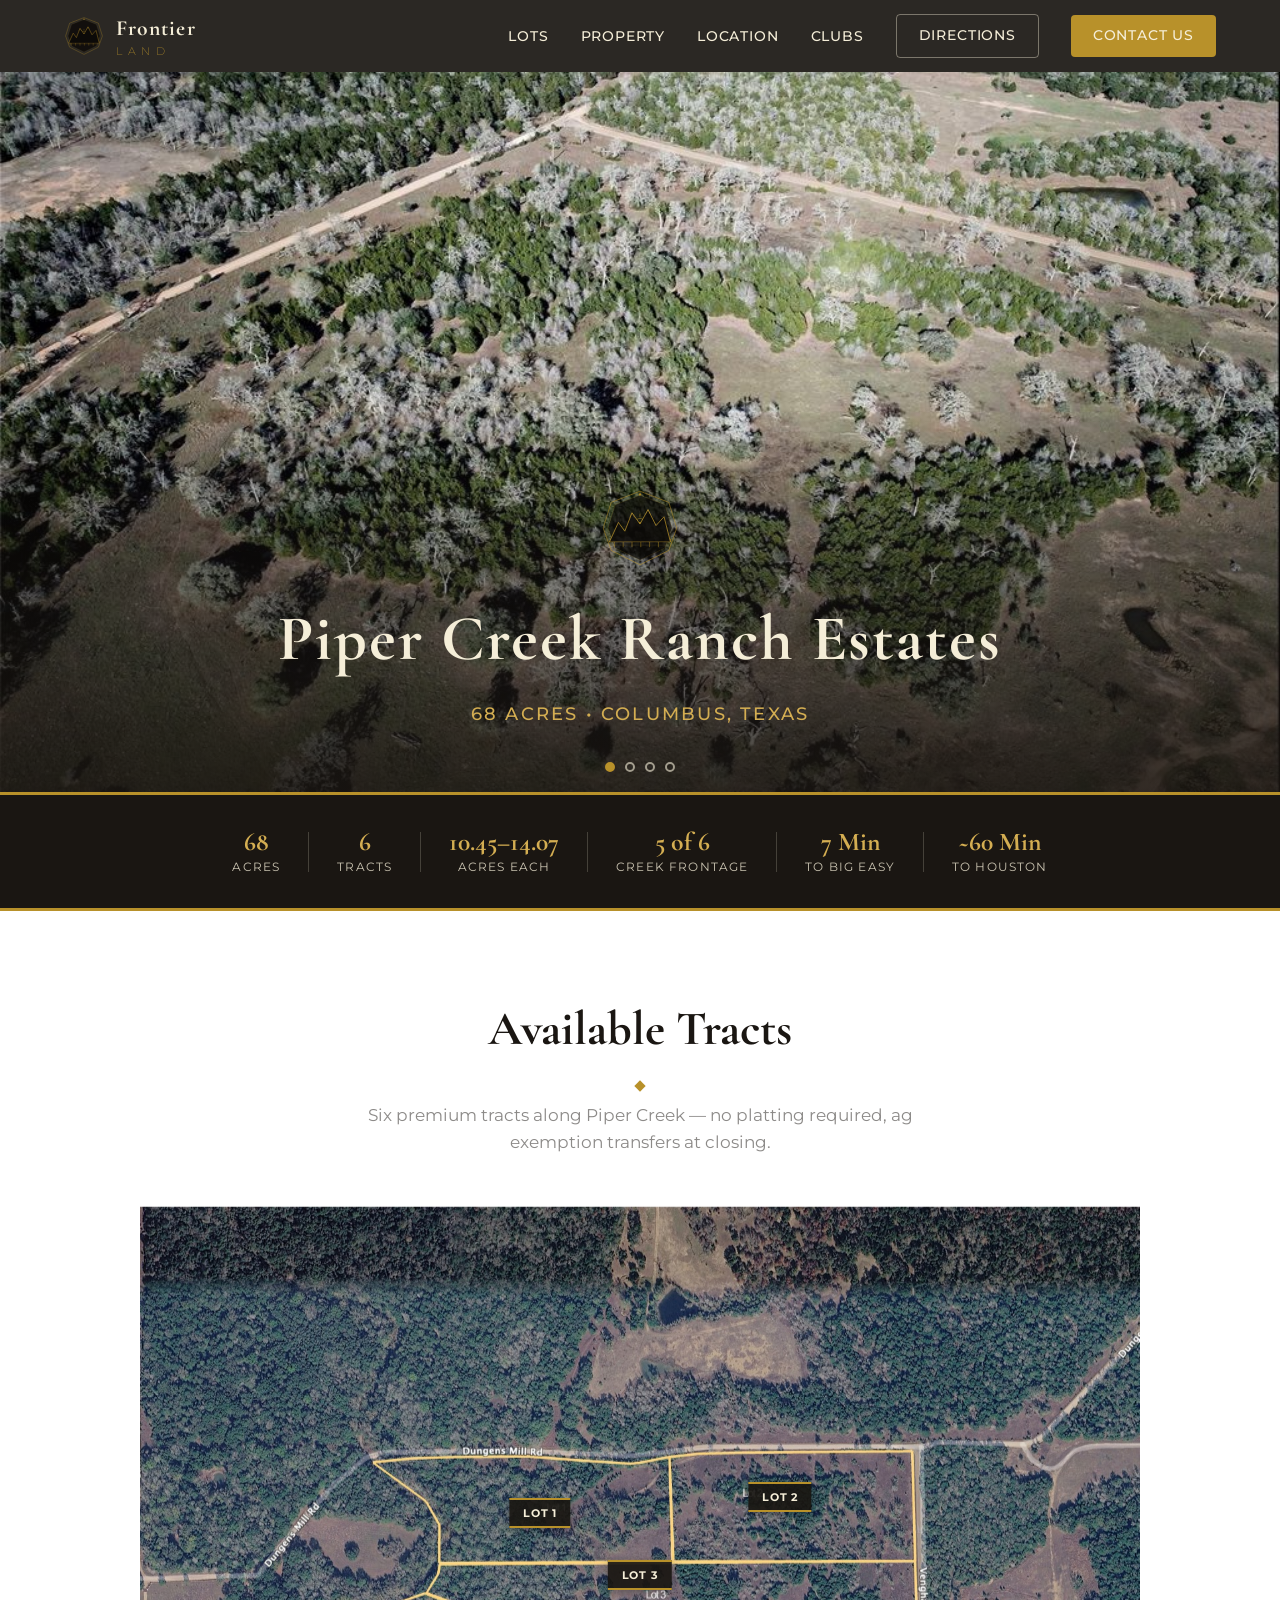
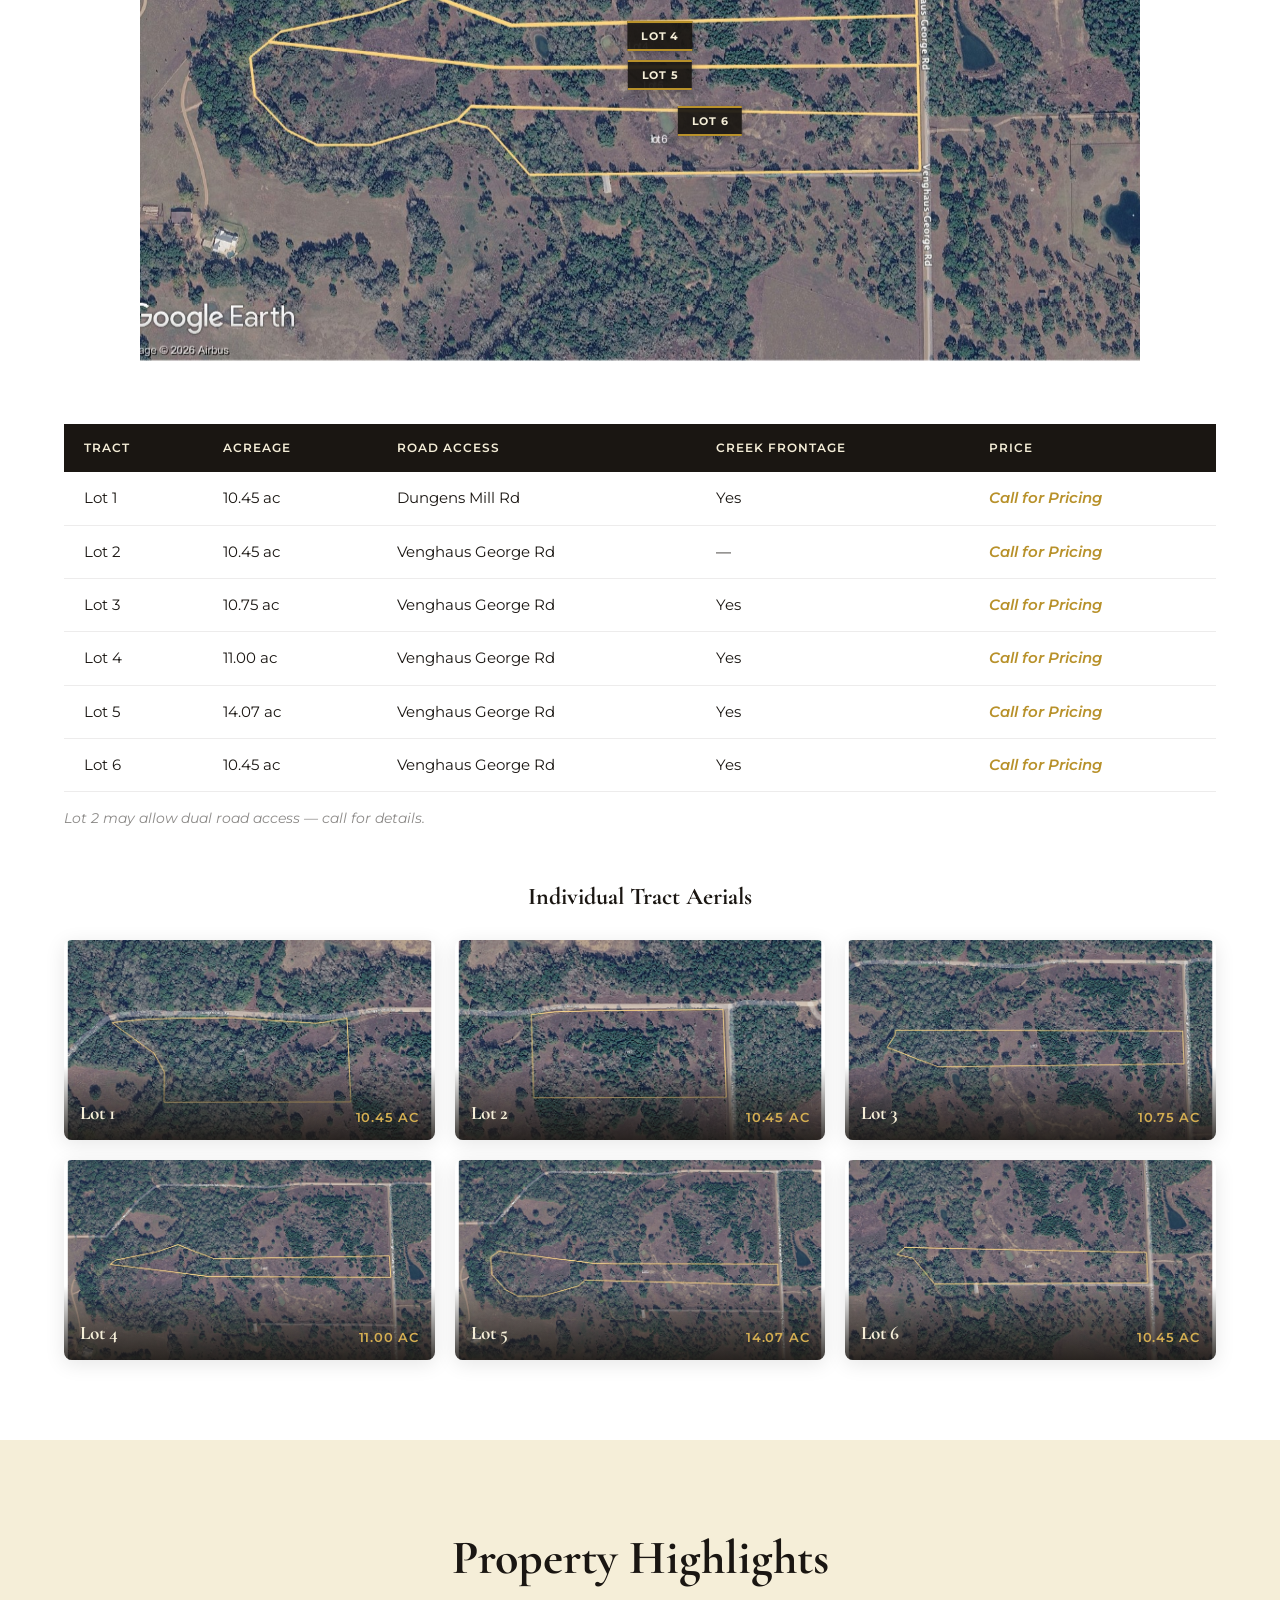
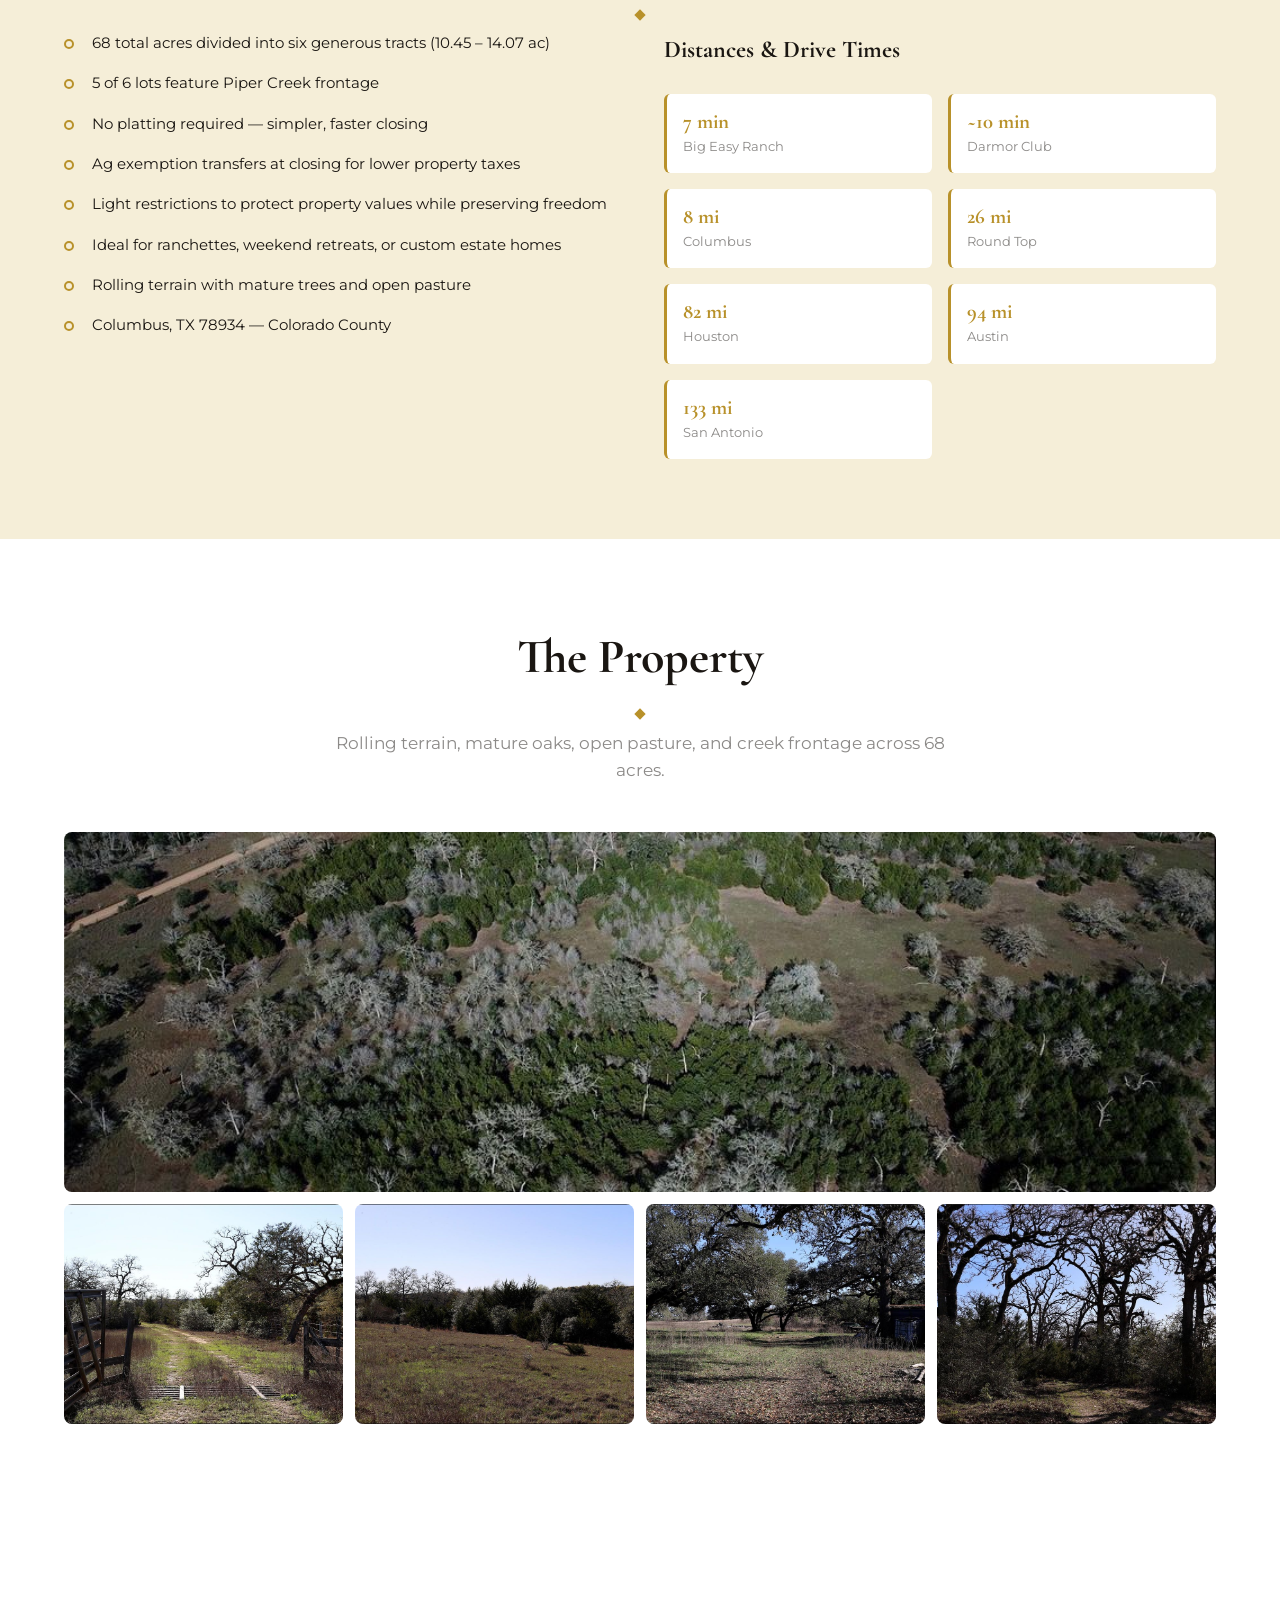
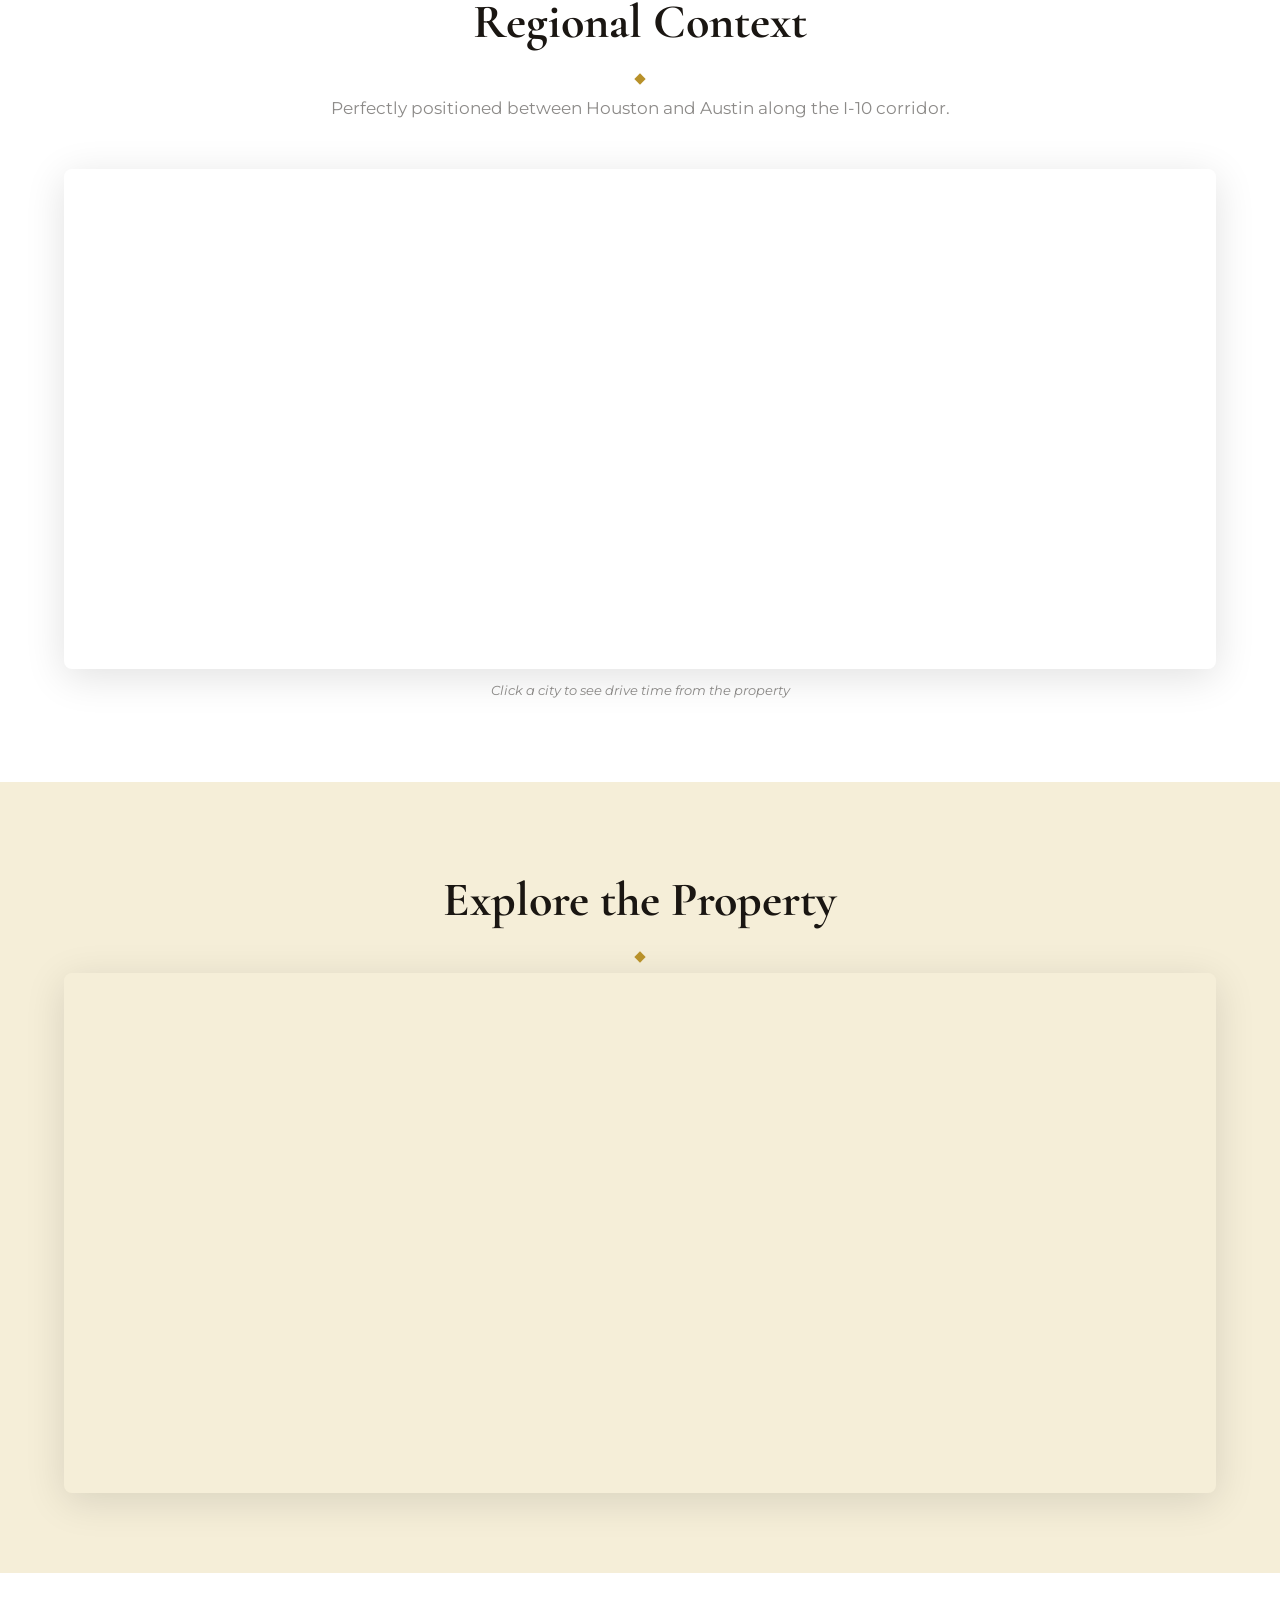
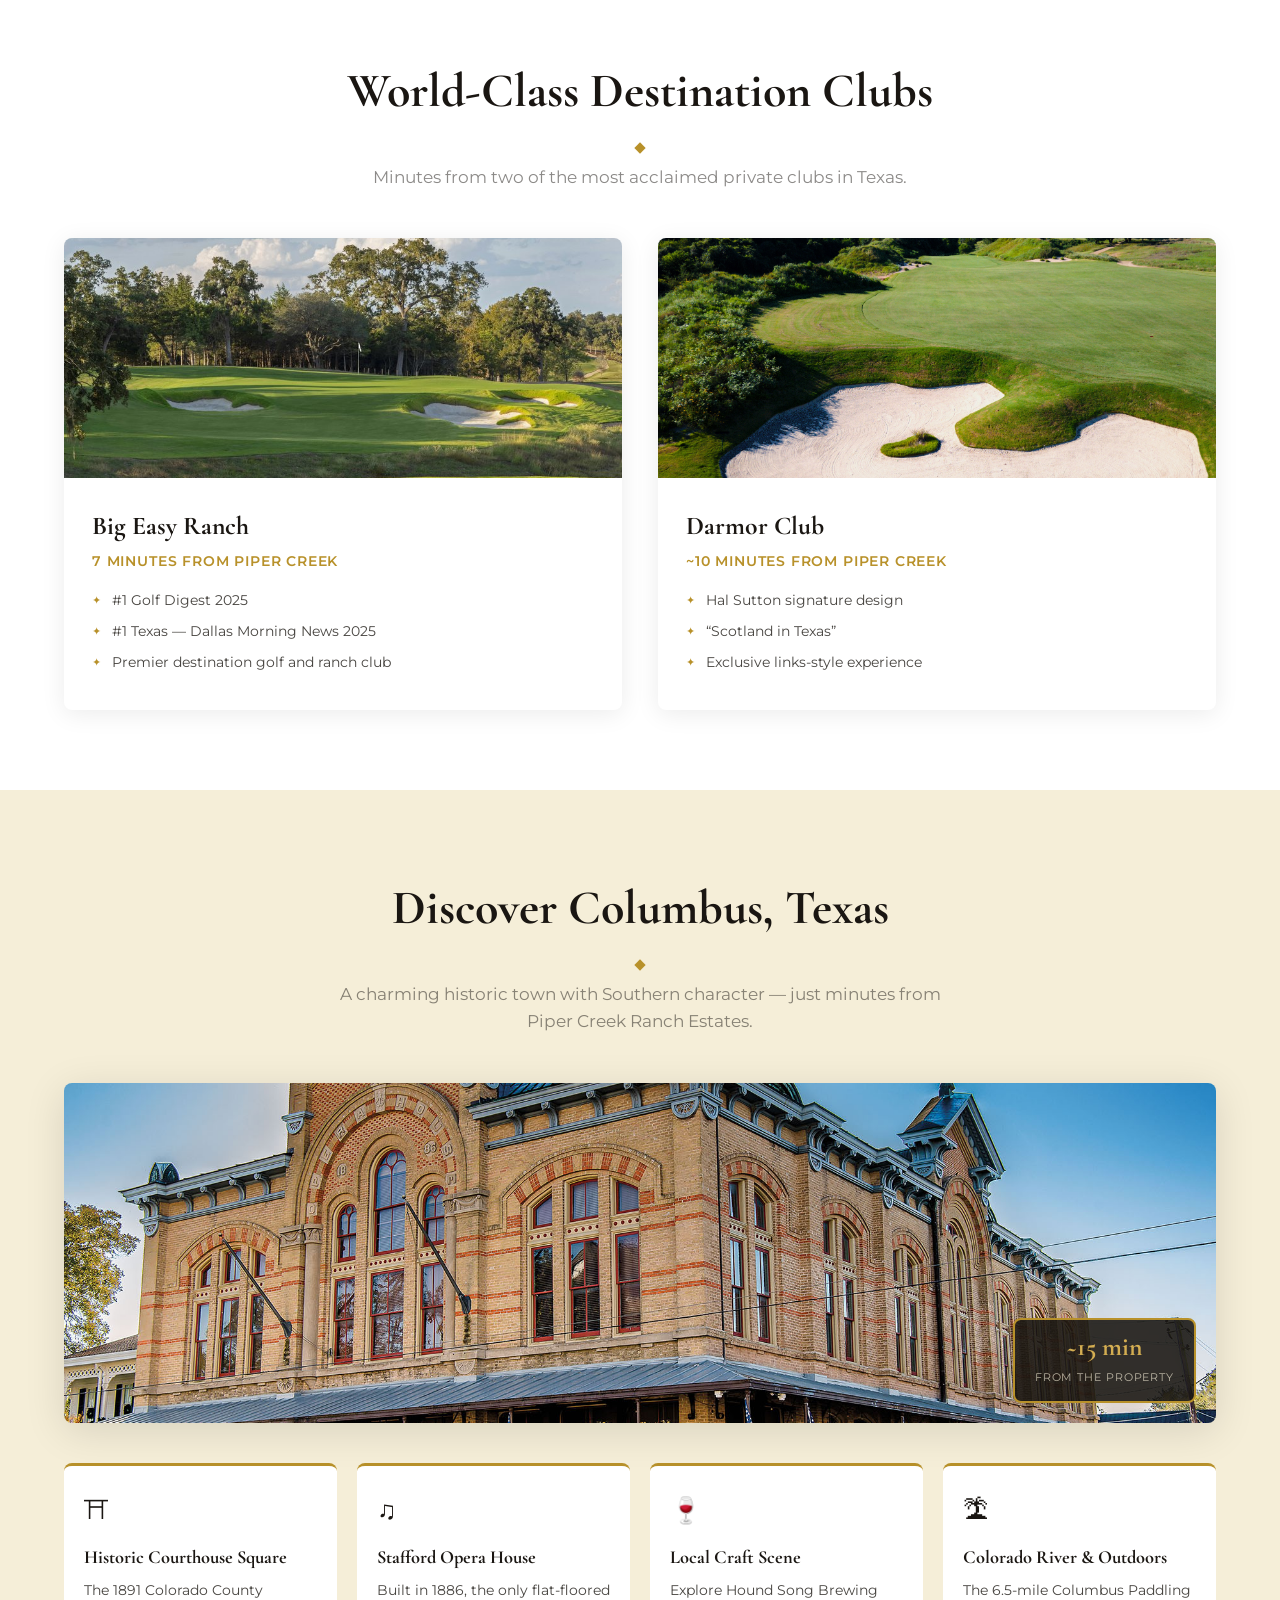
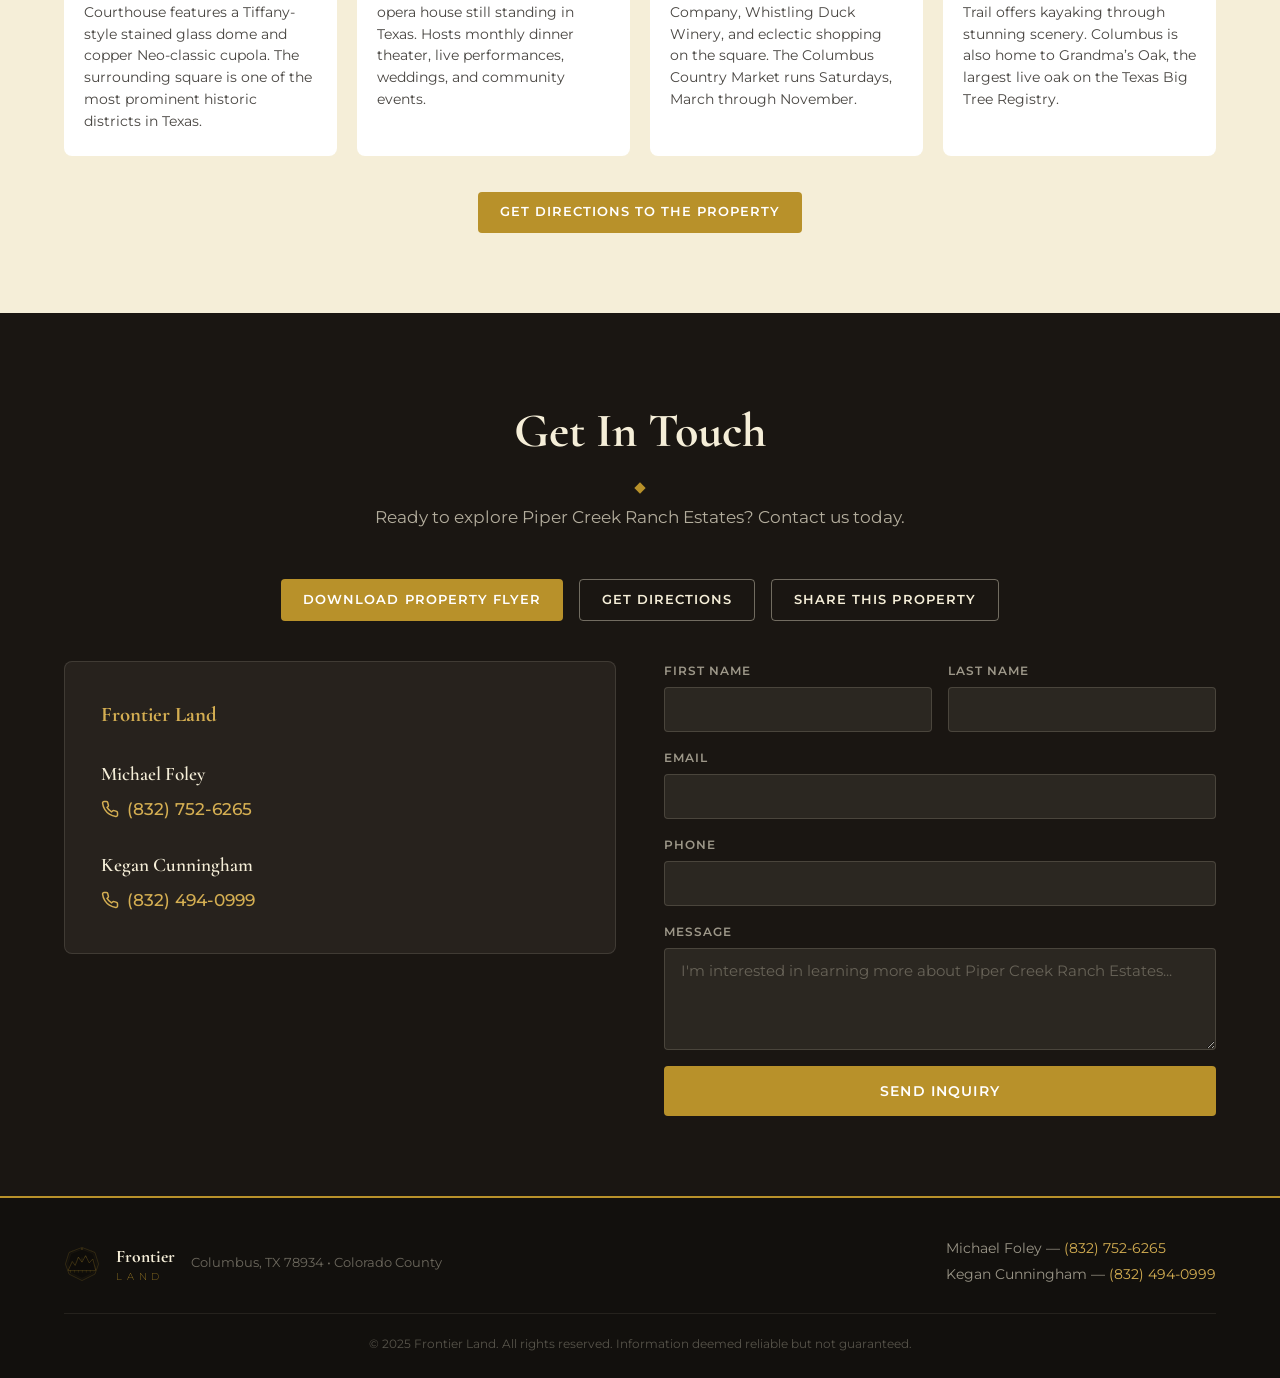
==== index.html @ e94b31c6 "Incorporate Frontier Land brand kit: refined emblem, wordmark styling, colors, diamond dividers - Up" ====
<!DOCTYPE html>
<html lang="en">
<head>
  <meta charset="UTF-8">
  <meta name="viewport" content="width=device-width, initial-scale=1.0">
  <title>Piper Creek Ranch Estates — 68 Acres in Columbus, TX</title>
  <meta name="description" content="Piper Creek Ranch Estates — Six premium tracts from 10.45 to 14.07 acres in Columbus, TX. Creek frontage, ag exemption, minutes from Big Easy Ranch.">

  <!-- Favicon -->
  <link rel="icon" type="image/svg+xml" href="emblem.svg">

  <!-- Open Graph / Social Sharing -->
  <meta property="og:type" content="website">
  <meta property="og:title" content="Piper Creek Ranch Estates — 68 Acres in Columbus, TX">
  <meta property="og:description" content="Six premium tracts from 10.45 to 14.07 acres. Creek frontage, ag exemption, 7 min to Big Easy Ranch. Call for pricing.">
  <meta property="og:image" content="lot-plan-aerial.jpg">
  <meta name="twitter:card" content="summary_large_image">
  <meta name="twitter:title" content="Piper Creek Ranch Estates — Columbus, TX">
  <meta name="twitter:description" content="68 acres, 6 tracts, creek frontage. Minutes from Big Easy Ranch and Darmor Club.">
  <meta name="twitter:image" content="lot-plan-aerial.jpg">

  <link rel="preconnect" href="https://fonts.googleapis.com">
  <link rel="preconnect" href="https://fonts.gstatic.com" crossorigin>
  <link href="https://fonts.googleapis.com/css2?family=Cormorant+Garamond:ital,wght@0,400;0,600;0,700;1,400&family=Montserrat:wght@400;500;600;700&display=swap" rel="stylesheet">
  <link rel="stylesheet" href="https://unpkg.com/leaflet@1.9.4/dist/leaflet.css" integrity="sha256-p4NxAoJBhIIN+hmNHrzRCf9tD/miZyoHS5obTRR9BMY=" crossorigin="">
  <script src="https://unpkg.com/leaflet@1.9.4/dist/leaflet.js" integrity="sha256-20nQCchB9co0qIjJZRGuk2/Z9VM+kNiyxNV1lvTlZBo=" crossorigin=""></script>
  <link rel="stylesheet" href="styles.css">
  <link rel="stylesheet" href="print.css" media="print">
</head>
<body>

  <!-- ═══ FIXED NAV ═══ -->
  <nav class="nav" id="nav">
    <div class="nav__inner">
      <a href="#hero" class="nav__logo">
        <img src="emblem.svg" alt="Frontier Land" class="nav__emblem">
        <span class="nav__wordmark">Frontier <span class="nav__wordmark-land">Land</span></span>
      </a>
      <button class="nav__toggle" aria-label="Menu" aria-expanded="false">
        <span></span><span></span><span></span>
      </button>
      <ul class="nav__links">
        <li><a href="#lots">Lots</a></li>
        <li><a href="#highlights">Property</a></li>
        <li><a href="#location">Location</a></li>
        <li><a href="#clubs">Clubs</a></li>
        <li><a href="https://maps.app.goo.gl/vGyiiM2Zv3LBuHAy6" target="_blank" rel="noopener" class="btn btn--outline btn--sm">Directions</a></li>
        <li><a href="#contact" class="btn btn--gold btn--sm">Contact Us</a></li>
      </ul>
    </div>
  </nav>

  <!-- ═══ HERO (Image Slideshow) ═══ -->
  <section class="hero" id="hero">
    <div class="hero__slides">
      <img src="property-1.jpeg" alt="Aerial view of Piper Creek Ranch Estates" class="hero__slide is-active">
      <img src="property-2.jpeg" alt="Aerial view showing creek and road access" class="hero__slide">
      <img src="property-5.jpeg" alt="Open pasture with mature oak trees" class="hero__slide">
      <img src="property-8.jpeg" alt="Iconic heritage oak tree on the property" class="hero__slide">
    </div>
    <div class="hero__overlay">
      <img src="emblem.svg" alt="" class="hero__crest" aria-hidden="true">
      <h1 class="hero__title">Piper Creek Ranch Estates</h1>
      <p class="hero__sub">68 Acres &bull; Columbus, Texas</p>
    </div>
    <div class="hero__dots" aria-label="Image navigation">
      <button class="hero__dot is-active" data-index="0" aria-label="Image 1"></button>
      <button class="hero__dot" data-index="1" aria-label="Image 2"></button>
      <button class="hero__dot" data-index="2" aria-label="Image 3"></button>
      <button class="hero__dot" data-index="3" aria-label="Image 4"></button>
    </div>
  </section>

  <!-- ═══ STATS BAR ═══ -->
  <section class="stats" aria-label="Key statistics">
    <div class="stats__inner">
      <div class="stats__item">
        <span class="stats__number" data-count="68">0</span>
        <span class="stats__label">Acres</span>
      </div>
      <div class="stats__divider"></div>
      <div class="stats__item">
        <span class="stats__number" data-count="6">0</span>
        <span class="stats__label">Tracts</span>
      </div>
      <div class="stats__divider"></div>
      <div class="stats__item">
        <span class="stats__number">10.45–14.07</span>
        <span class="stats__label">Acres Each</span>
      </div>
      <div class="stats__divider"></div>
      <div class="stats__item">
        <span class="stats__number">5 of 6</span>
        <span class="stats__label">Creek Frontage</span>
      </div>
      <div class="stats__divider"></div>
      <div class="stats__item">
        <span class="stats__number" data-count="7" data-suffix=" Min">0</span>
        <span class="stats__label">to Big Easy</span>
      </div>
      <div class="stats__divider"></div>
      <div class="stats__item">
        <span class="stats__number" data-count="60" data-prefix="~" data-suffix=" Min">0</span>
        <span class="stats__label">to Houston</span>
      </div>
    </div>
  </section>

  <!-- ═══ LOT PLAN ═══ -->
  <section class="lots" id="lots">
    <div class="container">
      <h2 class="section-title">Available Tracts</h2>
      <p class="section-sub">Six premium tracts along Piper Creek &mdash; no platting required, ag exemption transfers at closing.</p>
    </div>

    <div class="lots__aerial-wrap">
      <!-- Replace src with your lot plan aerial image -->
      <img src="lot-plan-aerial.jpg" alt="Lot plan aerial showing all six tracts" class="lots__aerial-img">

      <button class="pin pin--lot pin--interactive" style="top:40%;left:40%" data-lot="1">
        <span class="pin__label pin__label--lot">Lot 1</span>
      </button>
      <button class="pin pin--lot pin--interactive" style="top:38%;left:64%" data-lot="2">
        <span class="pin__label pin__label--lot">Lot 2</span>
      </button>
      <button class="pin pin--lot pin--interactive" style="top:48%;left:50%" data-lot="3">
        <span class="pin__label pin__label--lot">Lot 3</span>
      </button>
      <button class="pin pin--lot pin--interactive" style="top:56%;left:52%" data-lot="4">
        <span class="pin__label pin__label--lot">Lot 4</span>
      </button>
      <button class="pin pin--lot pin--interactive" style="top:61%;left:52%" data-lot="5">
        <span class="pin__label pin__label--lot">Lot 5</span>
      </button>
      <button class="pin pin--lot pin--interactive" style="top:67%;left:57%" data-lot="6">
        <span class="pin__label pin__label--lot">Lot 6</span>
      </button>

      <!-- Lot detail slide-out panel -->
      <div class="lot-detail" id="lotDetail">
        <button class="lot-detail__close" aria-label="Close">&times;</button>
        <img src="" alt="" class="lot-detail__img" id="lotDetailImg">
        <h3 class="lot-detail__name" id="lotDetailName"></h3>
        <div class="lot-detail__meta" id="lotDetailMeta"></div>
      </div>
    </div>

    <div class="container">
      <div class="lots__table-wrap">
        <table class="lots__table">
          <thead>
            <tr>
              <th>Tract</th>
              <th>Acreage</th>
              <th>Road Access</th>
              <th>Creek Frontage</th>
              <th>Price</th>
            </tr>
          </thead>
          <tbody>
            <tr>
              <td>Lot 1</td>
              <td>10.45 ac</td>
              <td>Dungens Mill Rd</td>
              <td>Yes</td>
              <td class="lots__price">Call for Pricing</td>
            </tr>
            <tr>
              <td>Lot 2</td>
              <td>10.45 ac</td>
              <td>Venghaus George Rd</td>
              <td>&mdash;</td>
              <td class="lots__price">Call for Pricing</td>
            </tr>
            <tr>
              <td>Lot 3</td>
              <td>10.75 ac</td>
              <td>Venghaus George Rd</td>
              <td>Yes</td>
              <td class="lots__price">Call for Pricing</td>
            </tr>
            <tr>
              <td>Lot 4</td>
              <td>11.00 ac</td>
              <td>Venghaus George Rd</td>
              <td>Yes</td>
              <td class="lots__price">Call for Pricing</td>
            </tr>
            <tr>
              <td>Lot 5</td>
              <td>14.07 ac</td>
              <td>Venghaus George Rd</td>
              <td>Yes</td>
              <td class="lots__price">Call for Pricing</td>
            </tr>
            <tr>
              <td>Lot 6</td>
              <td>10.45 ac</td>
              <td>Venghaus George Rd</td>
              <td>Yes</td>
              <td class="lots__price">Call for Pricing</td>
            </tr>
          </tbody>
        </table>
        <p class="lots__note">Lot 2 may allow dual road access &mdash; call for details.</p>
      </div>

      <!-- Individual Lot Aerials -->
      <h3 class="lots__gallery-title">Individual Tract Aerials</h3>
      <div class="lots__gallery">
        <div class="lot-card" data-lot="1">
          <img src="lot-1-aerial.jpg" alt="Lot 1 aerial — 10.45 acres on Dungens Mill Rd" class="lot-card__img" loading="lazy">
          <div class="lot-card__info">
            <span class="lot-card__name">Lot 1</span>
            <span class="lot-card__acres">10.45 ac</span>
          </div>
        </div>
        <div class="lot-card" data-lot="2">
          <img src="lot-2-aerial.jpg" alt="Lot 2 aerial — 10.45 acres on Venghaus George Rd" class="lot-card__img" loading="lazy">
          <div class="lot-card__info">
            <span class="lot-card__name">Lot 2</span>
            <span class="lot-card__acres">10.45 ac</span>
          </div>
        </div>
        <div class="lot-card" data-lot="3">
          <img src="lot-3-aerial.jpg" alt="Lot 3 aerial — 10.75 acres" class="lot-card__img" loading="lazy">
          <div class="lot-card__info">
            <span class="lot-card__name">Lot 3</span>
            <span class="lot-card__acres">10.75 ac</span>
          </div>
        </div>
        <div class="lot-card" data-lot="4">
          <img src="lot-4-aerial.jpg" alt="Lot 4 aerial — 11.00 acres" class="lot-card__img" loading="lazy">
          <div class="lot-card__info">
            <span class="lot-card__name">Lot 4</span>
            <span class="lot-card__acres">11.00 ac</span>
          </div>
        </div>
        <div class="lot-card" data-lot="5">
          <img src="lot-5-aerial.jpg" alt="Lot 5 aerial — 14.07 acres" class="lot-card__img" loading="lazy">
          <div class="lot-card__info">
            <span class="lot-card__name">Lot 5</span>
            <span class="lot-card__acres">14.07 ac</span>
          </div>
        </div>
        <div class="lot-card" data-lot="6">
          <img src="lot-6-aerial.jpg" alt="Lot 6 aerial — 10.45 acres" class="lot-card__img" loading="lazy">
          <div class="lot-card__info">
            <span class="lot-card__name">Lot 6</span>
            <span class="lot-card__acres">10.45 ac</span>
          </div>
        </div>
      </div>
    </div>
  </section>

  <!-- ═══ HIGHLIGHTS + DISTANCE GRID ═══ -->
  <section class="highlights" id="highlights">
    <div class="container">
      <h2 class="section-title">Property Highlights</h2>
      <div class="highlights__grid">

        <!-- LEFT: Highlights -->
        <div class="highlights__bullets">
          <ul>
            <li>68 total acres divided into six generous tracts (10.45 &ndash; 14.07 ac)</li>
            <li>5 of 6 lots feature Piper Creek frontage</li>
            <li>No platting required &mdash; simpler, faster closing</li>
            <li>Ag exemption transfers at closing for lower property taxes</li>
            <li>Light restrictions to protect property values while preserving freedom</li>
            <li>Ideal for ranchettes, weekend retreats, or custom estate homes</li>
            <li>Rolling terrain with mature trees and open pasture</li>
            <li>Columbus, TX 78934 &mdash; Colorado County</li>
          </ul>
        </div>

        <!-- RIGHT: Distances -->
        <div class="highlights__distances">
          <h3 class="highlights__dist-title">Distances &amp; Drive Times</h3>
          <div class="dist-grid">
            <div class="dist-grid__item">
              <span class="dist-grid__value">7 min</span>
              <span class="dist-grid__label">Big Easy Ranch</span>
            </div>
            <div class="dist-grid__item">
              <span class="dist-grid__value">~10 min</span>
              <span class="dist-grid__label">Darmor Club</span>
            </div>
            <div class="dist-grid__item">
              <span class="dist-grid__value">8 mi</span>
              <span class="dist-grid__label">Columbus</span>
            </div>
            <div class="dist-grid__item">
              <span class="dist-grid__value">26 mi</span>
              <span class="dist-grid__label">Round Top</span>
            </div>
            <div class="dist-grid__item">
              <span class="dist-grid__value">82 mi</span>
              <span class="dist-grid__label">Houston</span>
            </div>
            <div class="dist-grid__item">
              <span class="dist-grid__value">94 mi</span>
              <span class="dist-grid__label">Austin</span>
            </div>
            <div class="dist-grid__item">
              <span class="dist-grid__value">133 mi</span>
              <span class="dist-grid__label">San Antonio</span>
            </div>
          </div>
        </div>

      </div>
    </div>
  </section>

  <!-- ═══ PROPERTY GALLERY ═══ -->
  <section class="gallery" id="gallery">
    <div class="container">
      <h2 class="section-title">The Property</h2>
      <p class="section-sub">Rolling terrain, mature oaks, open pasture, and creek frontage across 68 acres.</p>
      <div class="gallery__grid">
        <div class="gallery__item gallery__item--wide">
          <img src="property-9.jpeg" alt="Wide aerial view of the property" class="gallery__img" loading="lazy">
        </div>
        <div class="gallery__item">
          <img src="property-3.jpeg" alt="Gated entrance to the property" class="gallery__img" loading="lazy">
        </div>
        <div class="gallery__item">
          <img src="property-4.jpeg" alt="Rolling terrain with trees" class="gallery__img" loading="lazy">
        </div>
        <div class="gallery__item">
          <img src="property-6.jpeg" alt="Mature oak trees and open space" class="gallery__img" loading="lazy">
        </div>
        <div class="gallery__item">
          <img src="property-7.jpeg" alt="Oak canopy along property trail" class="gallery__img" loading="lazy">
        </div>
      </div>
    </div>
  </section>

  <!-- ═══ REGIONAL MAP ═══ -->
  <section class="region-map" id="location">
    <div class="container">
      <h2 class="section-title">Regional Context</h2>
      <p class="section-sub">Perfectly positioned between Houston and Austin along the I-10 corridor.</p>
      <div id="regionMap" class="region-map__leaflet"></div>
      <p class="map-hint">Click a city to see drive time from the property</p>
    </div>
  </section>

  <!-- ═══ INTERACTIVE MAP EMBED (LandID) ═══ -->
  <section class="embed-map">
    <div class="container">
      <h2 class="section-title">Explore the Property</h2>
      <div class="embed-map__frame">
        <iframe
          loading="lazy"
          frameborder="0"
          height="520"
          width="100%"
          src="https://id.land/maps/7dbb085af10ecfbb578acd70f708b950/embed"
          title="Piper Creek Ranch Estates on LandID">
        </iframe>
      </div>
    </div>
  </section>

  <!-- ═══ DESTINATION CLUBS ═══ -->
  <section class="clubs" id="clubs">
    <div class="container">
      <h2 class="section-title">World-Class Destination Clubs</h2>
      <p class="section-sub">Minutes from two of the most acclaimed private clubs in Texas.</p>

      <div class="clubs__grid">

        <div class="clubs__card">
          <div class="clubs__img-wrap">
            <img src="big-easy.jpg" alt="Big Easy Ranch site plan and amenities" class="clubs__img">
          </div>
          <div class="clubs__body">
            <h3 class="clubs__name">Big Easy Ranch</h3>
            <p class="clubs__distance">7 minutes from Piper Creek</p>
            <ul class="clubs__details">
              <li>#1 Golf Digest 2025</li>
              <li>#1 Texas &mdash; Dallas Morning News 2025</li>
              <li>Premier destination golf and ranch club</li>
            </ul>
          </div>
        </div>

        <div class="clubs__card">
          <div class="clubs__img-wrap">
            <!-- Replace with Darmor Club image -->
            <img src="darmor-club.jpg" alt="Darmor Club golf course" class="clubs__img">
          </div>
          <div class="clubs__body">
            <h3 class="clubs__name">Darmor Club</h3>
            <p class="clubs__distance">~10 minutes from Piper Creek</p>
            <ul class="clubs__details">
              <li>Hal Sutton signature design</li>
              <li>&ldquo;Scotland in Texas&rdquo;</li>
              <li>Exclusive links-style experience</li>
            </ul>
          </div>
        </div>

      </div>
    </div>
  </section>

  <!-- ═══ DISCOVER COLUMBUS ═══ -->
  <section class="columbus" id="columbus">
    <div class="container">
      <h2 class="section-title">Discover Columbus, Texas</h2>
      <p class="section-sub">A charming historic town with Southern character &mdash; just minutes from Piper Creek Ranch Estates.</p>

      <div class="columbus__hero">
        <img src="columbus-downtown.jpg" alt="Historic downtown Columbus, Texas" class="columbus__hero-img">
        <div class="columbus__drive-badge">
          <span class="columbus__drive-time">~15 min</span>
          <span class="columbus__drive-label">from the property</span>
        </div>
      </div>

      <div class="columbus__grid">
        <div class="columbus__card">
          <div class="columbus__icon">&#9961;</div>
          <h3 class="columbus__card-title">Historic Courthouse Square</h3>
          <p class="columbus__card-text">The 1891 Colorado County Courthouse features a Tiffany-style stained glass dome and copper Neo-classic cupola. The surrounding square is one of the most prominent historic districts in Texas.</p>
        </div>
        <div class="columbus__card">
          <div class="columbus__icon">&#9835;</div>
          <h3 class="columbus__card-title">Stafford Opera House</h3>
          <p class="columbus__card-text">Built in 1886, the only flat-floored opera house still standing in Texas. Hosts monthly dinner theater, live performances, weddings, and community events.</p>
        </div>
        <div class="columbus__card">
          <div class="columbus__icon">&#127863;</div>
          <h3 class="columbus__card-title">Local Craft Scene</h3>
          <p class="columbus__card-text">Explore Hound Song Brewing Company, Whistling Duck Winery, and eclectic shopping on the square. The Columbus Country Market runs Saturdays, March through November.</p>
        </div>
        <div class="columbus__card">
          <div class="columbus__icon">&#127965;</div>
          <h3 class="columbus__card-title">Colorado River &amp; Outdoors</h3>
          <p class="columbus__card-text">The 6.5-mile Columbus Paddling Trail offers kayaking through stunning scenery. Columbus is also home to Grandma&rsquo;s Oak, the largest live oak on the Texas Big Tree Registry.</p>
        </div>
      </div>

      <div class="columbus__cta">
        <a href="https://maps.app.goo.gl/vGyiiM2Zv3LBuHAy6" target="_blank" rel="noopener" class="btn btn--gold btn--sm">Get Directions to the Property</a>
      </div>
    </div>
  </section>

  <!-- ═══ CONTACT ═══ -->
  <section class="contact" id="contact">
    <div class="container">
      <h2 class="section-title section-title--light">Get In Touch</h2>
      <p class="section-sub section-sub--light">Ready to explore Piper Creek Ranch Estates? Contact us today.</p>
      <div class="contact__actions">
        <a href="flyer.html" target="_blank" class="btn btn--gold btn--sm">Download Property Flyer</a>
        <a href="https://maps.app.goo.gl/vGyiiM2Zv3LBuHAy6" target="_blank" rel="noopener" class="btn btn--outline btn--sm">Get Directions</a>
        <button class="btn btn--outline btn--sm" id="shareBtn" aria-label="Share">Share This Property</button>
      </div>

      <div class="contact__grid">

        <div class="contact__info">
          <div class="contact__card">
            <p class="contact__company">Frontier Land</p>

            <div class="contact__person">
              <h3 class="contact__name">Michael Foley</h3>
              <a href="tel:+18327526265" class="contact__phone">
                <svg class="icon" viewBox="0 0 24 24" fill="none" stroke="currentColor" stroke-width="2"><path d="M22 16.92v3a2 2 0 01-2.18 2 19.79 19.79 0 01-8.63-3.07 19.5 19.5 0 01-6-6A19.79 19.79 0 012.12 4.18 2 2 0 014.11 2h3a2 2 0 012 1.72c.127.96.361 1.903.7 2.81a2 2 0 01-.45 2.11L8.09 9.91a16 16 0 006 6l1.27-1.27a2 2 0 012.11-.45c.907.339 1.85.573 2.81.7A2 2 0 0122 16.92z"/></svg>
                (832) 752-6265
              </a>
            </div>

            <div class="contact__person">
              <h3 class="contact__name">Kegan Cunningham</h3>
              <a href="tel:+18324940999" class="contact__phone">
                <svg class="icon" viewBox="0 0 24 24" fill="none" stroke="currentColor" stroke-width="2"><path d="M22 16.92v3a2 2 0 01-2.18 2 19.79 19.79 0 01-8.63-3.07 19.5 19.5 0 01-6-6A19.79 19.79 0 012.12 4.18 2 2 0 014.11 2h3a2 2 0 012 1.72c.127.96.361 1.903.7 2.81a2 2 0 01-.45 2.11L8.09 9.91a16 16 0 006 6l1.27-1.27a2 2 0 012.11-.45c.907.339 1.85.573 2.81.7A2 2 0 0122 16.92z"/></svg>
                (832) 494-0999
              </a>
            </div>
          </div>
        </div>

        <div class="contact__form-wrap">
          <form class="contact__form" id="contactForm" action="https://formspree.io/f/YOUR_FORM_ID" method="POST">
            <div class="form-row">
              <div class="form-group">
                <label for="fname">First Name</label>
                <input type="text" id="fname" name="fname" required>
              </div>
              <div class="form-group">
                <label for="lname">Last Name</label>
                <input type="text" id="lname" name="lname" required>
              </div>
            </div>
            <div class="form-group">
              <label for="email">Email</label>
              <input type="email" id="email" name="email" required>
            </div>
            <div class="form-group">
              <label for="phone">Phone</label>
              <input type="tel" id="phone" name="phone">
            </div>
            <div class="form-group">
              <label for="message">Message</label>
              <textarea id="message" name="message" rows="4" placeholder="I'm interested in learning more about Piper Creek Ranch Estates..."></textarea>
            </div>
            <button type="submit" class="btn btn--gold btn--lg">Send Inquiry</button>
          </form>
        </div>

      </div>
    </div>
  </section>

  <!-- ═══ FOOTER ═══ -->
  <footer class="footer">
    <div class="container">
      <div class="footer__inner">
        <div class="footer__brand">
          <img src="emblem.svg" alt="" class="footer__emblem" aria-hidden="true">
          <p class="footer__company">Frontier <span style="font-family:'Montserrat',sans-serif;font-weight:200;font-size:0.6rem;letter-spacing:0.5em;text-transform:uppercase;color:#b8912a;display:block;margin-top:-2px;">Land</span></p>
          <p class="footer__address">Columbus, TX 78934 &bull; Colorado County</p>
        </div>
        <div class="footer__contacts">
          <p>Michael Foley &mdash; <a href="tel:+18327526265">(832) 752-6265</a></p>
          <p>Kegan Cunningham &mdash; <a href="tel:+18324940999">(832) 494-0999</a></p>
        </div>
      </div>
      <p class="footer__legal">&copy; 2025 Frontier Land. All rights reserved. Information deemed reliable but not guaranteed.</p>
    </div>
  </footer>

  <!-- Lot Lightbox -->
  <div class="lot-lightbox" id="lotLightbox">
    <button class="lot-lightbox__close" aria-label="Close">&times;</button>
    <img src="" alt="" class="lot-lightbox__img" id="lotLightboxImg">
  </div>

  <script src="main.js"></script>
</body>
</html>
---- styles.css ----
/* ═══════════════════════════════════════════════════
   PIPER CREEK RANCH ESTATES — Master Stylesheet
   Brand: Cormorant Garamond + Montserrat
   ═══════════════════════════════════════════════════ */

/* ── VARIABLES ── */
:root {
  --ink: #1a1612;
  --earth: #2c2318;
  --bark: #4a3c2c;
  --gold: #b8912a;
  --gold-lt: #d4ae52;
  --gold-pale: #e8d48a;
  --parchment: #f5eed8;
  --cream: #faf6ec;
  --sage: #7a8c6e;
  --sage-dk: #4a5c40;
  --sky: #8fa8b8;
  --white: #ffffff;
  --ink-50: rgba(26, 22, 18, 0.5);
  --ink-80: rgba(26, 22, 18, 0.8);
  --gold-10: rgba(184, 145, 42, 0.1);

  --font-heading: 'Cormorant Garamond', Georgia, serif;
  --font-body: 'Montserrat', 'Helvetica Neue', Arial, sans-serif;

  --nav-h: 72px;
  --section-py: 80px;
  --container-w: 1200px;
}

/* ── RESET ── */
*, *::before, *::after { box-sizing: border-box; margin: 0; padding: 0; }
html { scroll-behavior: smooth; scroll-padding-top: var(--nav-h); }
body {
  font-family: var(--font-body);
  font-size: 16px;
  line-height: 1.6;
  color: var(--ink);
  background: var(--white);
  -webkit-font-smoothing: antialiased;
}
img { max-width: 100%; height: auto; display: block; }
a { color: var(--gold); text-decoration: none; transition: color 0.2s; }
a:hover { color: var(--gold-lt); }
ul { list-style: none; }

/* ── UTILITY ── */
.container {
  max-width: var(--container-w);
  margin: 0 auto;
  padding: 0 24px;
}
.section-title {
  font-family: var(--font-heading);
  font-size: clamp(2rem, 4vw, 3rem);
  font-weight: 700;
  text-align: center;
  color: var(--ink);
  margin-bottom: 12px;
}
/* Diamond divider under section titles */
.section-title::after {
  content: '';
  display: block;
  width: 8px;
  height: 8px;
  background: var(--gold);
  transform: rotate(45deg);
  margin: 14px auto 0;
}
.section-title--light { color: var(--parchment); }
.section-sub {
  font-size: 1.05rem;
  text-align: center;
  color: var(--ink-50);
  margin-bottom: 48px;
  max-width: 640px;
  margin-left: auto;
  margin-right: auto;
}
.section-sub--light { color: rgba(245, 238, 216, 0.7); }

/* ── BUTTONS ── */
.btn {
  display: inline-flex;
  align-items: center;
  justify-content: center;
  font-family: var(--font-body);
  font-weight: 600;
  border: none;
  border-radius: 4px;
  cursor: pointer;
  transition: all 0.25s ease;
  text-transform: uppercase;
  letter-spacing: 0.08em;
}
.btn--gold {
  background: var(--gold);
  color: var(--white);
}
.btn--gold:hover {
  background: var(--gold-lt);
  color: var(--white);
}
.btn--outline {
  background: transparent;
  color: var(--parchment);
  border: 1px solid rgba(245, 238, 216, 0.4);
}
.btn--outline:hover {
  border-color: var(--gold);
  color: var(--gold-lt);
}
.btn--sm { padding: 10px 22px; font-size: 0.8rem; }
.btn--lg { padding: 16px 40px; font-size: 0.9rem; width: 100%; }

/* ── ICON ── */
.icon { width: 18px; height: 18px; flex-shrink: 0; margin-right: 8px; }

/* ═══════════════════════════════════════════════════
   NAV
   ═══════════════════════════════════════════════════ */
.nav {
  position: fixed;
  top: 0; left: 0; right: 0;
  height: var(--nav-h);
  background: rgba(26, 22, 18, 0.92);
  backdrop-filter: blur(10px);
  -webkit-backdrop-filter: blur(10px);
  z-index: 1000;
  transition: background 0.3s;
}
.nav__inner {
  max-width: var(--container-w);
  margin: 0 auto;
  padding: 0 24px;
  height: 100%;
  display: flex;
  align-items: center;
  justify-content: space-between;
}
.nav__logo {
  display: flex;
  align-items: center;
  gap: 12px;
  color: var(--parchment);
}
.nav__logo:hover { color: var(--gold-lt); }
.nav__emblem { width: 40px; height: 40px; }
.nav__wordmark {
  font-family: var(--font-heading);
  font-size: 1.35rem;
  font-weight: 700;
  letter-spacing: 0.05em;
}
.nav__wordmark-land {
  font-family: var(--font-body);
  font-weight: 200;
  font-size: 0.7rem;
  letter-spacing: 0.5em;
  text-transform: uppercase;
  color: var(--gold);
  display: block;
  margin-top: -2px;
}
.nav__links {
  display: flex;
  align-items: center;
  gap: 32px;
}
.nav__links a {
  color: var(--parchment);
  font-size: 0.85rem;
  font-weight: 500;
  letter-spacing: 0.06em;
  text-transform: uppercase;
  transition: color 0.2s;
}
.nav__links a:hover { color: var(--gold-lt); }

/* Mobile toggle */
.nav__toggle {
  display: none;
  flex-direction: column;
  gap: 5px;
  background: none;
  border: none;
  cursor: pointer;
  padding: 4px;
}
.nav__toggle span {
  display: block;
  width: 24px;
  height: 2px;
  background: var(--parchment);
  transition: all 0.3s;
  transform-origin: center;
}
.nav__toggle[aria-expanded="true"] span:nth-child(1) {
  transform: translateY(7px) rotate(45deg);
}
.nav__toggle[aria-expanded="true"] span:nth-child(2) {
  opacity: 0;
}
.nav__toggle[aria-expanded="true"] span:nth-child(3) {
  transform: translateY(-7px) rotate(-45deg);
}

/* ═══════════════════════════════════════════════════
   HERO
   ═══════════════════════════════════════════════════ */
.hero {
  position: relative;
  margin-top: var(--nav-h);
  width: 100%;
  height: 80vh;
  min-height: 500px;
  background: var(--ink);
  overflow: hidden;
}
.hero__slides {
  position: absolute;
  inset: 0;
}
.hero__slide {
  position: absolute;
  inset: 0;
  width: 100%;
  height: 100%;
  object-fit: cover;
  opacity: 0;
  transition: opacity 2s ease;
}
.hero__slide.is-active {
  opacity: 1;
}
.hero__overlay {
  position: absolute;
  bottom: 0; left: 0; right: 0;
  background: linear-gradient(to top, rgba(26,22,18,0.85) 0%, rgba(26,22,18,0.4) 60%, transparent 100%);
  padding: 80px 24px 64px;
  text-align: center;
  z-index: 2;
}
.hero__dots {
  position: absolute;
  bottom: 20px;
  left: 50%;
  transform: translateX(-50%);
  display: flex;
  gap: 10px;
  z-index: 3;
}
.hero__dot {
  width: 10px;
  height: 10px;
  border-radius: 50%;
  border: 2px solid var(--parchment);
  background: transparent;
  cursor: pointer;
  padding: 0;
  transition: background 0.3s, border-color 0.3s;
  opacity: 0.6;
}
.hero__dot.is-active {
  background: var(--gold);
  border-color: var(--gold);
  opacity: 1;
}
.hero__crest {
  width: 80px;
  height: 80px;
  margin: 0 auto 20px;
  opacity: 0.9;
}
.hero__title {
  font-family: var(--font-heading);
  font-size: clamp(2.4rem, 5.5vw, 4rem);
  font-weight: 700;
  color: var(--parchment);
  letter-spacing: 0.03em;
  margin-bottom: 8px;
}
.hero__sub {
  font-family: var(--font-body);
  font-size: 1.15rem;
  color: var(--gold-lt);
  font-weight: 500;
  letter-spacing: 0.12em;
  text-transform: uppercase;
}

/* ── PIN LABELS (used on hero, lot plan, region map) ── */
.pin {
  position: absolute;
  transform: translate(-50%, -50%);
  z-index: 10;
  pointer-events: none;
}
.pin__label {
  display: inline-block;
  font-family: var(--font-body);
  font-weight: 700;
  font-size: 0.72rem;
  color: var(--parchment);
  background: rgba(26, 22, 18, 0.75);
  padding: 5px 14px;
  border-top: 2px solid var(--gold);
  border-bottom: 2px solid var(--gold);
  white-space: nowrap;
  letter-spacing: 0.06em;
  text-transform: uppercase;
}
.pin__label--lot {
  font-size: 0.7rem;
  padding: 6px 14px;
  background: rgba(26, 22, 18, 0.92);
  box-shadow: 0 2px 8px rgba(0,0,0,0.3);
}

/* Pulsing map pin */
.pin--pulse {
  pointer-events: none;
}
.pin__dot {
  display: block;
  width: 16px;
  height: 16px;
  background: var(--gold);
  border: 3px solid var(--parchment);
  border-radius: 50%;
  box-shadow: 0 0 0 0 rgba(184, 145, 42, 0.5);
  animation: pulse-ring 2s ease-out infinite;
  position: relative;
  z-index: 2;
}
@keyframes pulse-ring {
  0% { box-shadow: 0 0 0 0 rgba(184, 145, 42, 0.5); }
  70% { box-shadow: 0 0 0 18px rgba(184, 145, 42, 0); }
  100% { box-shadow: 0 0 0 0 rgba(184, 145, 42, 0); }
}
.pin__label--callout {
  position: absolute;
  top: -52px;
  left: 50%;
  transform: translateX(-50%);
  font-size: 0.78rem;
  padding: 8px 18px;
  background: rgba(26, 22, 18, 0.95);
  border: 2px solid var(--gold);
  border-radius: 4px;
  box-shadow: 0 4px 20px rgba(0,0,0,0.5);
}
.pin__label--callout::after {
  content: '';
  position: absolute;
  bottom: -8px;
  left: 50%;
  transform: translateX(-50%);
  width: 0;
  height: 0;
  border-left: 8px solid transparent;
  border-right: 8px solid transparent;
  border-top: 8px solid var(--gold);
}
/* Interactive lot pins */
.pin--interactive {
  pointer-events: auto;
  cursor: pointer;
  border: none;
  background: none;
  padding: 0;
}
.pin--interactive .pin__label {
  transition: all 0.25s ease;
}
.pin--interactive:hover .pin__label,
.pin--interactive.is-active .pin__label {
  background: var(--gold);
  color: var(--ink);
  transform: scale(1.1);
}

/* Lot detail slide-out panel */
.lot-detail {
  position: absolute;
  top: 16px;
  right: 16px;
  width: 280px;
  background: rgba(26,22,18,0.92);
  backdrop-filter: blur(10px);
  -webkit-backdrop-filter: blur(10px);
  border-radius: 8px;
  border: 1px solid rgba(184,145,42,0.3);
  padding: 0;
  z-index: 20;
  opacity: 0;
  transform: translateX(20px);
  pointer-events: none;
  transition: opacity 0.35s ease, transform 0.35s ease;
  overflow: hidden;
}
.lot-detail.is-active {
  opacity: 1;
  transform: translateX(0);
  pointer-events: auto;
}
.lot-detail__close {
  position: absolute;
  top: 8px; right: 12px;
  background: none;
  border: none;
  color: var(--parchment);
  font-size: 1.4rem;
  cursor: pointer;
  z-index: 2;
  opacity: 0.7;
  transition: opacity 0.2s;
}
.lot-detail__close:hover { opacity: 1; }
.lot-detail__img {
  width: 100%;
  height: 160px;
  object-fit: cover;
  display: block;
}
.lot-detail__name {
  font-family: var(--font-heading);
  font-size: 1.3rem;
  font-weight: 700;
  color: var(--parchment);
  padding: 14px 16px 4px;
}
.lot-detail__meta {
  font-size: 0.8rem;
  color: var(--gold-lt);
  padding: 0 16px 16px;
  line-height: 1.7;
}

/* ═══════════════════════════════════════════════════
   STATS BAR
   ═══════════════════════════════════════════════════ */
.stats {
  background: var(--ink);
  padding: 32px 0;
  border-top: 3px solid var(--gold);
  border-bottom: 3px solid var(--gold);
}
.stats__inner {
  max-width: var(--container-w);
  margin: 0 auto;
  padding: 0 24px;
  display: flex;
  align-items: center;
  justify-content: center;
  flex-wrap: wrap;
  gap: 12px 0;
}
.stats__item {
  display: flex;
  flex-direction: column;
  align-items: center;
  padding: 0 28px;
}
.stats__number {
  font-family: var(--font-heading);
  font-size: 1.6rem;
  font-weight: 700;
  color: var(--gold-lt);
  line-height: 1.2;
}
.stats__label {
  font-size: 0.72rem;
  color: var(--parchment);
  text-transform: uppercase;
  letter-spacing: 0.1em;
  opacity: 0.8;
}
.stats__divider {
  width: 1px;
  height: 40px;
  background: rgba(245, 238, 216, 0.2);
}

/* ═══════════════════════════════════════════════════
   LOTS SECTION
   ═══════════════════════════════════════════════════ */
.lots {
  padding: var(--section-py) 0;
  background: var(--white);
}
.lots__aerial-wrap {
  position: relative;
  max-width: 1000px;
  margin: 0 auto 48px;
}
.lots__aerial-img {
  width: 100%;
  border-radius: 8px;
  box-shadow: 0 8px 40px rgba(0,0,0,0.12);
}

/* Parallax wrapper */
.parallax-wrap {
  overflow: hidden;
}
.parallax-wrap img {
  transition: transform 0.1s linear;
  will-change: transform;
}
.lots__table-wrap {
  overflow-x: auto;
  -webkit-overflow-scrolling: touch;
}
.lots__table {
  width: 100%;
  border-collapse: collapse;
  font-size: 0.95rem;
}
.lots__table thead {
  background: var(--ink);
  color: var(--parchment);
}
.lots__table th {
  font-family: var(--font-body);
  font-weight: 600;
  font-size: 0.78rem;
  text-transform: uppercase;
  letter-spacing: 0.08em;
  padding: 14px 20px;
  text-align: left;
}
.lots__table td {
  padding: 14px 20px;
  border-bottom: 1px solid rgba(26,22,18,0.08);
}
.lots__table tbody tr:hover { background: var(--gold-10); }
.lots__price {
  font-weight: 600;
  color: var(--gold);
  font-style: italic;
}
.lots__note {
  font-size: 0.85rem;
  color: var(--ink-50);
  margin-top: 16px;
  font-style: italic;
}

/* ── Lot Gallery Cards ── */
.lots__gallery-title {
  font-family: var(--font-heading);
  font-size: 1.5rem;
  font-weight: 700;
  text-align: center;
  color: var(--ink);
  margin: 48px 0 24px;
}
.lots__gallery {
  display: grid;
  grid-template-columns: repeat(3, 1fr);
  gap: 20px;
}
.lot-card {
  position: relative;
  border-radius: 8px;
  overflow: hidden;
  box-shadow: 0 4px 20px rgba(0,0,0,0.1);
  cursor: pointer;
  transition: transform 0.3s, box-shadow 0.3s;
}
.lot-card:hover {
  transform: translateY(-4px);
  box-shadow: 0 12px 36px rgba(0,0,0,0.18);
}
.lot-card__img {
  width: 100%;
  height: 200px;
  object-fit: cover;
  display: block;
}
.lot-card__info {
  position: absolute;
  bottom: 0; left: 0; right: 0;
  background: linear-gradient(to top, rgba(26,22,18,0.85), transparent);
  padding: 32px 16px 12px;
  display: flex;
  justify-content: space-between;
  align-items: flex-end;
}
.lot-card__name {
  font-family: var(--font-heading);
  font-size: 1.2rem;
  font-weight: 700;
  color: var(--parchment);
}
.lot-card__acres {
  font-family: var(--font-body);
  font-size: 0.8rem;
  font-weight: 600;
  color: var(--gold-lt);
  text-transform: uppercase;
  letter-spacing: 0.06em;
}

/* Lot lightbox */
.lot-lightbox {
  display: none;
  position: fixed;
  top: 0; left: 0; right: 0; bottom: 0;
  background: rgba(26,22,18,0.92);
  z-index: 2000;
  align-items: center;
  justify-content: center;
  padding: 24px;
  cursor: pointer;
}
.lot-lightbox.is-active { display: flex; }
.lot-lightbox__img {
  max-width: 90vw;
  max-height: 85vh;
  border-radius: 8px;
  box-shadow: 0 8px 60px rgba(0,0,0,0.4);
}
.lot-lightbox__close {
  position: absolute;
  top: 24px; right: 32px;
  background: none;
  border: none;
  color: var(--parchment);
  font-size: 2rem;
  cursor: pointer;
  line-height: 1;
  opacity: 0.7;
  transition: opacity 0.2s;
}
.lot-lightbox__close:hover { opacity: 1; }

/* ═══════════════════════════════════════════════════
   HIGHLIGHTS + DISTANCE GRID
   ═══════════════════════════════════════════════════ */
.highlights {
  padding: var(--section-py) 0;
  background: var(--parchment);
}
.highlights__grid {
  display: grid;
  grid-template-columns: 1fr 1fr;
  gap: 48px;
  align-items: start;
}
.highlights__bullets ul {
  list-style: none;
  padding: 0;
}
.highlights__bullets li {
  position: relative;
  padding-left: 28px;
  margin-bottom: 16px;
  font-size: 0.95rem;
  line-height: 1.6;
}
.highlights__bullets li::before {
  content: '';
  position: absolute;
  left: 0; top: 8px;
  width: 10px; height: 10px;
  border: 2px solid var(--gold);
  border-radius: 50%;
}
.highlights__dist-title {
  font-family: var(--font-heading);
  font-size: 1.5rem;
  font-weight: 700;
  margin-bottom: 24px;
  color: var(--ink);
}
.dist-grid {
  display: grid;
  grid-template-columns: 1fr 1fr;
  gap: 16px;
}
.dist-grid__item {
  display: flex;
  flex-direction: column;
  background: var(--white);
  padding: 16px;
  border-radius: 6px;
  border-left: 3px solid var(--gold);
}
.dist-grid__value {
  font-family: var(--font-heading);
  font-size: 1.3rem;
  font-weight: 700;
  color: var(--gold);
  line-height: 1.2;
}
.dist-grid__label {
  font-size: 0.8rem;
  color: var(--ink-50);
  margin-top: 2px;
}

/* ═══════════════════════════════════════════════════
   PROPERTY GALLERY
   ═══════════════════════════════════════════════════ */
.gallery {
  padding: var(--section-py) 0;
  background: var(--white);
}
.gallery__grid {
  display: grid;
  grid-template-columns: repeat(4, 1fr);
  grid-template-rows: auto auto;
  gap: 12px;
}
.gallery__item {
  border-radius: 8px;
  overflow: hidden;
  cursor: pointer;
  position: relative;
}
.gallery__item--wide {
  grid-column: span 4;
}
.gallery__item::after {
  content: '';
  position: absolute;
  inset: 0;
  background: rgba(26,22,18,0);
  transition: background 0.3s;
}
.gallery__item:hover::after {
  background: rgba(26,22,18,0.15);
}
.gallery__img {
  width: 100%;
  height: 100%;
  object-fit: cover;
  display: block;
  transition: transform 0.4s ease;
}
.gallery__item--wide .gallery__img {
  height: 360px;
}
.gallery__item:not(.gallery__item--wide) .gallery__img {
  height: 220px;
}
.gallery__item:hover .gallery__img {
  transform: scale(1.04);
}

/* ═══════════════════════════════════════════════════
   REGIONAL MAP (Leaflet)
   ═══════════════════════════════════════════════════ */
.region-map {
  padding: var(--section-py) 0;
  background: var(--white);
}
.region-map__leaflet {
  width: 100%;
  height: 500px;
  border-radius: 8px;
  box-shadow: 0 8px 40px rgba(0,0,0,0.12);
  z-index: 1;
}
/* Custom popup styling */
.leaflet-popup-content-wrapper {
  background: rgba(26, 22, 18, 0.95) !important;
  border: 2px solid var(--gold) !important;
  border-radius: 6px !important;
  box-shadow: 0 4px 20px rgba(0,0,0,0.4) !important;
}
.leaflet-popup-content {
  margin: 12px 16px !important;
  color: var(--parchment) !important;
  font-family: var(--font-body) !important;
  text-align: center;
}
.leaflet-popup-content strong {
  font-family: var(--font-heading);
  font-size: 1.1rem;
  color: var(--gold-lt);
  display: block;
  margin-bottom: 4px;
}
.leaflet-popup-content span {
  font-size: 0.75rem;
  text-transform: uppercase;
  letter-spacing: 0.08em;
  opacity: 0.7;
}
.leaflet-popup-tip {
  background: var(--gold) !important;
}
/* Custom marker icons */
.custom-marker {
  background: none !important;
  border: none !important;
}

/* City markers on the map */
.city-marker {
  cursor: pointer !important;
}
.city-hit-area {
  width: 40px;
  height: 40px;
  display: flex;
  align-items: center;
  justify-content: center;
  cursor: pointer;
}
.city-dot {
  width: 14px;
  height: 14px;
  background: var(--ink);
  border: 2.5px solid var(--gold);
  border-radius: 50%;
  box-shadow: 0 2px 8px rgba(0,0,0,0.3);
  cursor: pointer;
  transition: transform 0.2s, background 0.2s;
}
.city-marker:hover .city-dot,
.city-active .city-dot {
  background: var(--gold);
  transform: scale(1.4);
}
.city-label {
  position: absolute;
  bottom: 100%;
  left: 50%;
  transform: translateX(-50%);
  margin-bottom: 4px;
  font-family: var(--font-body);
  font-size: 0.65rem;
  font-weight: 700;
  color: var(--ink);
  background: rgba(255,255,255,0.9);
  padding: 3px 8px;
  border-radius: 3px;
  white-space: nowrap;
  letter-spacing: 0.04em;
  text-transform: uppercase;
  pointer-events: none;
  box-shadow: 0 1px 4px rgba(0,0,0,0.2);
}
.city-active .city-label {
  background: var(--gold);
  color: var(--white);
}

/* Pulsing animation for property marker */
@keyframes map-pulse {
  0% { box-shadow: 0 4px 20px rgba(0,0,0,0.5), 0 0 0 0 rgba(184,145,42,0.4); }
  70% { box-shadow: 0 4px 20px rgba(0,0,0,0.5), 0 0 0 16px rgba(184,145,42,0); }
  100% { box-shadow: 0 4px 20px rgba(0,0,0,0.5), 0 0 0 0 rgba(184,145,42,0); }
}

/* Instruction hint */
.map-hint {
  text-align: center;
  font-size: 0.8rem;
  color: var(--ink-50);
  margin-top: 12px;
  font-style: italic;
}

/* ═══════════════════════════════════════════════════
   INTERACTIVE MAP EMBED
   ═══════════════════════════════════════════════════ */
.embed-map {
  padding: var(--section-py) 0;
  background: var(--parchment);
}
.embed-map__frame {
  border-radius: 8px;
  overflow: hidden;
  box-shadow: 0 8px 40px rgba(0,0,0,0.12);
}
.embed-map__frame iframe {
  display: block;
  width: 100%;
  min-height: 500px;
}

/* ═══════════════════════════════════════════════════
   DESTINATION CLUBS
   ═══════════════════════════════════════════════════ */
.clubs {
  padding: var(--section-py) 0;
  background: var(--white);
}
.clubs__grid {
  display: grid;
  grid-template-columns: 1fr 1fr;
  gap: 36px;
}
.clubs__card {
  border-radius: 8px;
  overflow: hidden;
  box-shadow: 0 4px 24px rgba(0,0,0,0.08);
  background: var(--white);
  transition: transform 0.3s, box-shadow 0.3s;
}
.clubs__card:hover {
  transform: translateY(-4px);
  box-shadow: 0 12px 40px rgba(0,0,0,0.15);
}
.clubs__img-wrap {
  height: 240px;
  overflow: hidden;
  background: var(--sage);
}
.clubs__img {
  width: 100%;
  height: 100%;
  object-fit: cover;
}
.clubs__body { padding: 28px; }
.clubs__name {
  font-family: var(--font-heading);
  font-size: 1.6rem;
  font-weight: 700;
  color: var(--ink);
  margin-bottom: 4px;
}
.clubs__distance {
  font-size: 0.85rem;
  color: var(--gold);
  font-weight: 600;
  margin-bottom: 16px;
  text-transform: uppercase;
  letter-spacing: 0.06em;
}
.clubs__details {
  list-style: none;
  padding: 0;
}
.clubs__details li {
  position: relative;
  padding-left: 20px;
  margin-bottom: 8px;
  font-size: 0.9rem;
  color: var(--ink-80);
}
.clubs__details li::before {
  content: '✦';
  position: absolute;
  left: 0;
  color: var(--gold);
  font-size: 0.7rem;
  top: 3px;
}

/* ═══════════════════════════════════════════════════
   DISCOVER COLUMBUS
   ═══════════════════════════════════════════════════ */
.columbus {
  padding: var(--section-py) 0;
  background: var(--parchment);
}
.columbus__hero {
  position: relative;
  border-radius: 8px;
  overflow: hidden;
  margin-bottom: 40px;
  box-shadow: 0 8px 40px rgba(0,0,0,0.12);
}
.columbus__hero-img {
  width: 100%;
  height: 340px;
  object-fit: cover;
  display: block;
}
.columbus__drive-badge {
  position: absolute;
  bottom: 20px;
  right: 20px;
  background: rgba(26,22,18,0.88);
  border: 2px solid var(--gold);
  border-radius: 8px;
  padding: 12px 20px;
  text-align: center;
}
.columbus__drive-time {
  display: block;
  font-family: var(--font-heading);
  font-size: 1.6rem;
  font-weight: 700;
  color: var(--gold-lt);
  line-height: 1.2;
}
.columbus__drive-label {
  font-size: 0.7rem;
  color: var(--parchment);
  text-transform: uppercase;
  letter-spacing: 0.08em;
  opacity: 0.7;
}
.columbus__grid {
  display: grid;
  grid-template-columns: repeat(4, 1fr);
  gap: 20px;
  margin-bottom: 36px;
}
.columbus__card {
  background: var(--white);
  border-radius: 8px;
  padding: 24px 20px;
  border-top: 3px solid var(--gold);
  transition: transform 0.3s, box-shadow 0.3s;
}
.columbus__card:hover {
  transform: translateY(-4px);
  box-shadow: 0 8px 30px rgba(0,0,0,0.1);
}
.columbus__icon {
  font-size: 1.6rem;
  margin-bottom: 12px;
}
.columbus__card-title {
  font-family: var(--font-heading);
  font-size: 1.15rem;
  font-weight: 700;
  color: var(--ink);
  margin-bottom: 8px;
}
.columbus__card-text {
  font-size: 0.85rem;
  line-height: 1.6;
  color: var(--ink-80);
}
.columbus__gallery {
  display: grid;
  grid-template-columns: repeat(3, 1fr);
  gap: 12px;
  margin-bottom: 32px;
}
.columbus__gallery-img {
  width: 100%;
  height: 200px;
  object-fit: cover;
  border-radius: 8px;
  cursor: pointer;
  transition: transform 0.3s;
}
.columbus__gallery-img:hover {
  transform: scale(1.03);
}
.columbus__cta {
  text-align: center;
}

/* ═══════════════════════════════════════════════════
   CONTACT
   ═══════════════════════════════════════════════════ */
.contact {
  padding: var(--section-py) 0;
  background: var(--ink);
}
.contact__grid {
  display: grid;
  grid-template-columns: 1fr 1fr;
  gap: 48px;
  align-items: start;
}
.contact__card {
  background: rgba(245, 238, 216, 0.06);
  border: 1px solid rgba(245, 238, 216, 0.12);
  border-radius: 8px;
  padding: 36px;
}
.contact__company {
  font-family: var(--font-heading);
  font-size: 1.3rem;
  font-weight: 700;
  color: var(--gold-lt);
  margin-bottom: 28px;
}
.contact__person { margin-bottom: 24px; }
.contact__person:last-child { margin-bottom: 0; }
.contact__name {
  font-family: var(--font-heading);
  font-size: 1.2rem;
  font-weight: 600;
  color: var(--parchment);
  margin-bottom: 6px;
}
.contact__phone {
  display: inline-flex;
  align-items: center;
  color: var(--gold-lt);
  font-size: 1.05rem;
  font-weight: 500;
}
.contact__phone:hover { color: var(--gold); }

/* Contact action buttons */
.contact__actions {
  display: flex;
  justify-content: center;
  gap: 16px;
  margin-bottom: 40px;
  flex-wrap: wrap;
}

/* Table row highlight */
.lots__table tbody tr.is-highlighted {
  background: rgba(184, 145, 42, 0.2);
  outline: 2px solid var(--gold);
  outline-offset: -2px;
}

/* Contact form */
.contact__form {
  display: flex;
  flex-direction: column;
  gap: 16px;
}
.form-row {
  display: grid;
  grid-template-columns: 1fr 1fr;
  gap: 16px;
}
.form-group {
  display: flex;
  flex-direction: column;
}
.form-group label {
  font-size: 0.78rem;
  font-weight: 600;
  text-transform: uppercase;
  letter-spacing: 0.08em;
  color: rgba(245, 238, 216, 0.6);
  margin-bottom: 6px;
}
.form-group input,
.form-group textarea {
  background: rgba(245, 238, 216, 0.08);
  border: 1px solid rgba(245, 238, 216, 0.15);
  border-radius: 4px;
  padding: 12px 16px;
  font-family: var(--font-body);
  font-size: 0.95rem;
  color: var(--parchment);
  transition: border-color 0.2s;
}
.form-group input:focus,
.form-group textarea:focus {
  outline: none;
  border-color: var(--gold);
}
.form-group textarea { resize: vertical; }
.form-group input::placeholder,
.form-group textarea::placeholder {
  color: rgba(245, 238, 216, 0.3);
}

/* ═══════════════════════════════════════════════════
   FOOTER
   ═══════════════════════════════════════════════════ */
.footer {
  background: #12100d;
  padding: 40px 0 24px;
  border-top: 2px solid var(--gold);
}
.footer__inner {
  display: flex;
  justify-content: space-between;
  align-items: center;
  margin-bottom: 24px;
}
.footer__brand {
  display: flex;
  align-items: center;
  gap: 16px;
}
.footer__emblem { width: 36px; height: 36px; opacity: 0.7; }
.footer__company {
  font-family: var(--font-heading);
  font-size: 1.1rem;
  font-weight: 700;
  color: var(--parchment);
}
.footer__address {
  font-size: 0.8rem;
  color: rgba(245, 238, 216, 0.4);
}
.footer__contacts p {
  color: rgba(245, 238, 216, 0.6);
  font-size: 0.85rem;
  margin-bottom: 4px;
}
.footer__contacts a { color: var(--gold-lt); }
.footer__contacts a:hover { color: var(--gold); }
.footer__legal {
  font-size: 0.75rem;
  color: rgba(245, 238, 216, 0.3);
  text-align: center;
  border-top: 1px solid rgba(245, 238, 216, 0.08);
  padding-top: 20px;
}

/* ═══════════════════════════════════════════════════
   RESPONSIVE
   ═══════════════════════════════════════════════════ */
/* ── Tablet (max 900px) ── */
@media (max-width: 900px) {
  :root { --section-py: 56px; }

  html, body { overflow-x: hidden; }

  .nav__toggle { display: flex; }
  .nav__links {
    position: fixed;
    top: var(--nav-h);
    left: 0; right: 0;
    background: rgba(26, 22, 18, 0.97);
    flex-direction: column;
    padding: 32px 24px;
    gap: 20px;
    transform: translateY(-120%);
    transition: transform 0.35s ease;
    z-index: 999;
  }
  .nav__links.is-open {
    transform: translateY(0);
  }
  .nav__links .btn--outline,
  .nav__links .btn--gold {
    width: 100%;
    text-align: center;
  }

  .stats__inner { gap: 8px; flex-wrap: wrap; justify-content: center; }
  .stats__item { padding: 8px 16px; }
  .stats__divider { display: none; }
  .stats__number { font-size: 1.3rem; }

  .lots__aerial-wrap { margin: 0 auto 32px; }
  .highlights__grid { grid-template-columns: 1fr; }
  .gallery__grid { grid-template-columns: repeat(2, 1fr); }
  .gallery__item--wide { grid-column: span 2; }
  .gallery__item--wide .gallery__img { height: 260px; }
  .gallery__item:not(.gallery__item--wide) .gallery__img { height: 180px; }
  .lots__gallery { grid-template-columns: repeat(2, 1fr); }
  .clubs__grid { grid-template-columns: 1fr; }
  .columbus__grid { grid-template-columns: repeat(2, 1fr); }
  .columbus__hero-img { height: 240px; }
  .contact__grid { grid-template-columns: 1fr; }
  .embed-map__frame iframe { min-height: 400px; }

  .footer__inner {
    flex-direction: column;
    text-align: center;
    gap: 20px;
  }
  .footer__brand {
    flex-direction: column;
    gap: 8px;
  }
}

/* ── Phone (max 600px) ── */
@media (max-width: 600px) {
  .hero { height: 65vh; min-height: 400px; }
  .hero__title { font-size: 1.8rem; }
  .hero__sub { font-size: 0.9rem; letter-spacing: 0.08em; }
  .hero__crest { width: 48px; height: 48px; margin-bottom: 12px; }
  .hero__overlay { padding: 60px 16px 48px; }

  .pin__label { font-size: 0.55rem; padding: 3px 7px; }
  .pin__label--lot { font-size: 0.5rem; padding: 3px 6px; }
  .pin--interactive { transform: translate(-50%, -50%) scale(0.85); }

  .lot-detail { width: 200px; top: 8px; right: 8px; }
  .lot-detail__img { height: 100px; }
  .lot-detail__name { font-size: 1.1rem; padding: 10px 12px 2px; }
  .lot-detail__meta { font-size: 0.75rem; padding: 0 12px 12px; }

  .section-title { font-size: 1.6rem; }
  .section-sub { font-size: 0.9rem; margin-bottom: 32px; }

  .stats { padding: 20px 0; }
  .stats__item { padding: 6px 12px; min-width: 80px; }
  .stats__number { font-size: 1.1rem; }
  .stats__label { font-size: 0.6rem; }

  .lots__table { font-size: 0.8rem; }
  .lots__table th { padding: 10px 12px; font-size: 0.65rem; }
  .lots__table td { padding: 10px 12px; }
  .lots__gallery-title { font-size: 1.2rem; margin: 32px 0 16px; }

  .contact__actions { flex-direction: column; align-items: stretch; }
  .contact__actions .btn { text-align: center; }
  .contact__card { padding: 24px; }

  .form-row { grid-template-columns: 1fr; }
  .btn--lg { padding: 14px 24px; font-size: 0.85rem; }

  .lots__gallery { grid-template-columns: 1fr; }
  .lot-card__img { height: 180px; }

  .gallery__grid { grid-template-columns: 1fr; }
  .gallery__item--wide { grid-column: span 1; }
  .gallery__item--wide .gallery__img { height: 200px; }
  .gallery__item:not(.gallery__item--wide) .gallery__img { height: 180px; }

  .dist-grid { grid-template-columns: 1fr; }
  .highlights__bullets li { font-size: 0.88rem; }

  .columbus__grid { grid-template-columns: 1fr; }
  .columbus__hero-img { height: 180px; }
  .columbus__drive-badge { padding: 8px 14px; bottom: 12px; right: 12px; }
  .columbus__drive-time { font-size: 1.2rem; }
  .columbus__card { padding: 18px 16px; }
  .columbus__card-title { font-size: 1rem; }

  .clubs__img-wrap { height: 180px; }
  .clubs__body { padding: 20px; }
  .clubs__name { font-size: 1.3rem; }

  .embed-map__frame iframe { min-height: 300px; }

  .region-map__leaflet { height: 350px; }

  .footer { padding: 28px 0 16px; }
  .footer__legal { font-size: 0.65rem; }
}
---- print.css ----
/* ═══════════════════════════════════════════════════
   PIPER CREEK RANCH ESTATES — Print / PDF Stylesheet
   Use Chrome print dialog → Save as PDF
   ═══════════════════════════════════════════════════ */

@media print {
  /* Reset for print */
  *, *::before, *::after {
    -webkit-print-color-adjust: exact !important;
    print-color-adjust: exact !important;
    color-adjust: exact !important;
  }

  html { scroll-behavior: auto; }

  body {
    font-size: 11pt;
    line-height: 1.5;
    color: #1a1612;
    background: #fff !important;
  }

  /* Hide interactive elements */
  .nav,
  .embed-map,
  .contact__form-wrap,
  .btn--gold.btn--sm {
    display: none !important;
  }

  /* Remove margins/shadows for clean print */
  .container { max-width: 100%; padding: 0 0.5in; }
  img { box-shadow: none !important; border-radius: 0 !important; }

  /* Hero */
  .hero { margin-top: 0; min-height: auto; height: auto; page-break-after: avoid; }
  .hero__slides, .hero__dots { display: none !important; }
  .hero__overlay { position: relative; background: #1a1612 !important; padding: 24pt 20pt; }
  .hero__crest { width: 50pt; height: 50pt; }
  .hero__title { font-size: 28pt; color: #f5eed8 !important; }
  .hero__sub { color: #d4ae52 !important; }

  /* Stats bar */
  .stats {
    background: #1a1612 !important;
    border-color: #b8912a !important;
    padding: 12pt 0;
    page-break-inside: avoid;
  }
  .stats__number { color: #d4ae52 !important; font-size: 13pt; }
  .stats__label { color: #f5eed8 !important; font-size: 7pt; }
  .stats__divider { background: rgba(245,238,216,0.2) !important; }

  /* Section titles */
  .section-title { font-size: 20pt; page-break-after: avoid; }
  .section-sub { font-size: 10pt; page-break-after: avoid; }

  /* Lots */
  .lots { page-break-before: always; padding: 24pt 0; }
  .lots__aerial-wrap { max-width: 100%; margin-bottom: 20pt; }
  .lots__table { font-size: 9pt; }
  .lots__table thead { background: #1a1612 !important; }
  .lots__table th { color: #f5eed8 !important; padding: 8pt 12pt; }
  .lots__table td { padding: 8pt 12pt; }
  .lots__price { color: #b8912a !important; }

  /* Highlights */
  .highlights {
    background: #f5eed8 !important;
    padding: 24pt 0;
    page-break-inside: avoid;
  }
  .highlights__grid { gap: 24pt; }
  .highlights__bullets li { font-size: 9.5pt; margin-bottom: 8pt; }
  .highlights__bullets li::before { border-color: #b8912a !important; }
  .dist-grid__item {
    background: #fff !important;
    border-left-color: #b8912a !important;
    padding: 8pt;
  }
  .dist-grid__value { color: #b8912a !important; font-size: 11pt; }

  /* Regional map */
  .region-map { page-break-before: always; padding: 24pt 0; }

  /* Clubs */
  .clubs { padding: 24pt 0; page-break-inside: avoid; }
  .clubs__card { box-shadow: none !important; border: 1pt solid #ddd; }
  .clubs__img-wrap { height: 1.8in; }

  /* Contact — show info only */
  .contact {
    background: #1a1612 !important;
    padding: 24pt 0;
    page-break-inside: avoid;
  }
  .contact__grid { grid-template-columns: 1fr; }
  .contact__card {
    background: rgba(245,238,216,0.06) !important;
    border-color: rgba(245,238,216,0.12) !important;
  }
  .contact__company { color: #d4ae52 !important; }
  .contact__name { color: #f5eed8 !important; }
  .contact__phone { color: #d4ae52 !important; }

  /* Footer */
  .footer {
    background: #12100d !important;
    border-top-color: #b8912a !important;
    padding: 16pt 0;
  }
  .footer__company { color: #f5eed8 !important; }
  .footer__contacts a { color: #d4ae52 !important; }
  .footer__legal { color: rgba(245,238,216,0.3) !important; font-size: 7pt; }

  /* Pin labels */
  .pin__label {
    background: rgba(26,22,18,0.75) !important;
    color: #f5eed8 !important;
    border-color: #b8912a !important;
    font-size: 7pt;
  }

  /* Disable animations */
  .section-title, .section-sub, .highlights__bullets, .highlights__distances,
  .clubs__card, .contact__card, .contact__form-wrap, .lots__table-wrap, .stats__item {
    opacity: 1 !important;
    transform: none !important;
    transition: none !important;
  }

  /* Page margins */
  @page {
    size: letter;
    margin: 0.4in;
  }

  /* Links */
  a { color: #b8912a !important; text-decoration: none !important; }
  a[href^="tel:"]::after { content: none; }
}
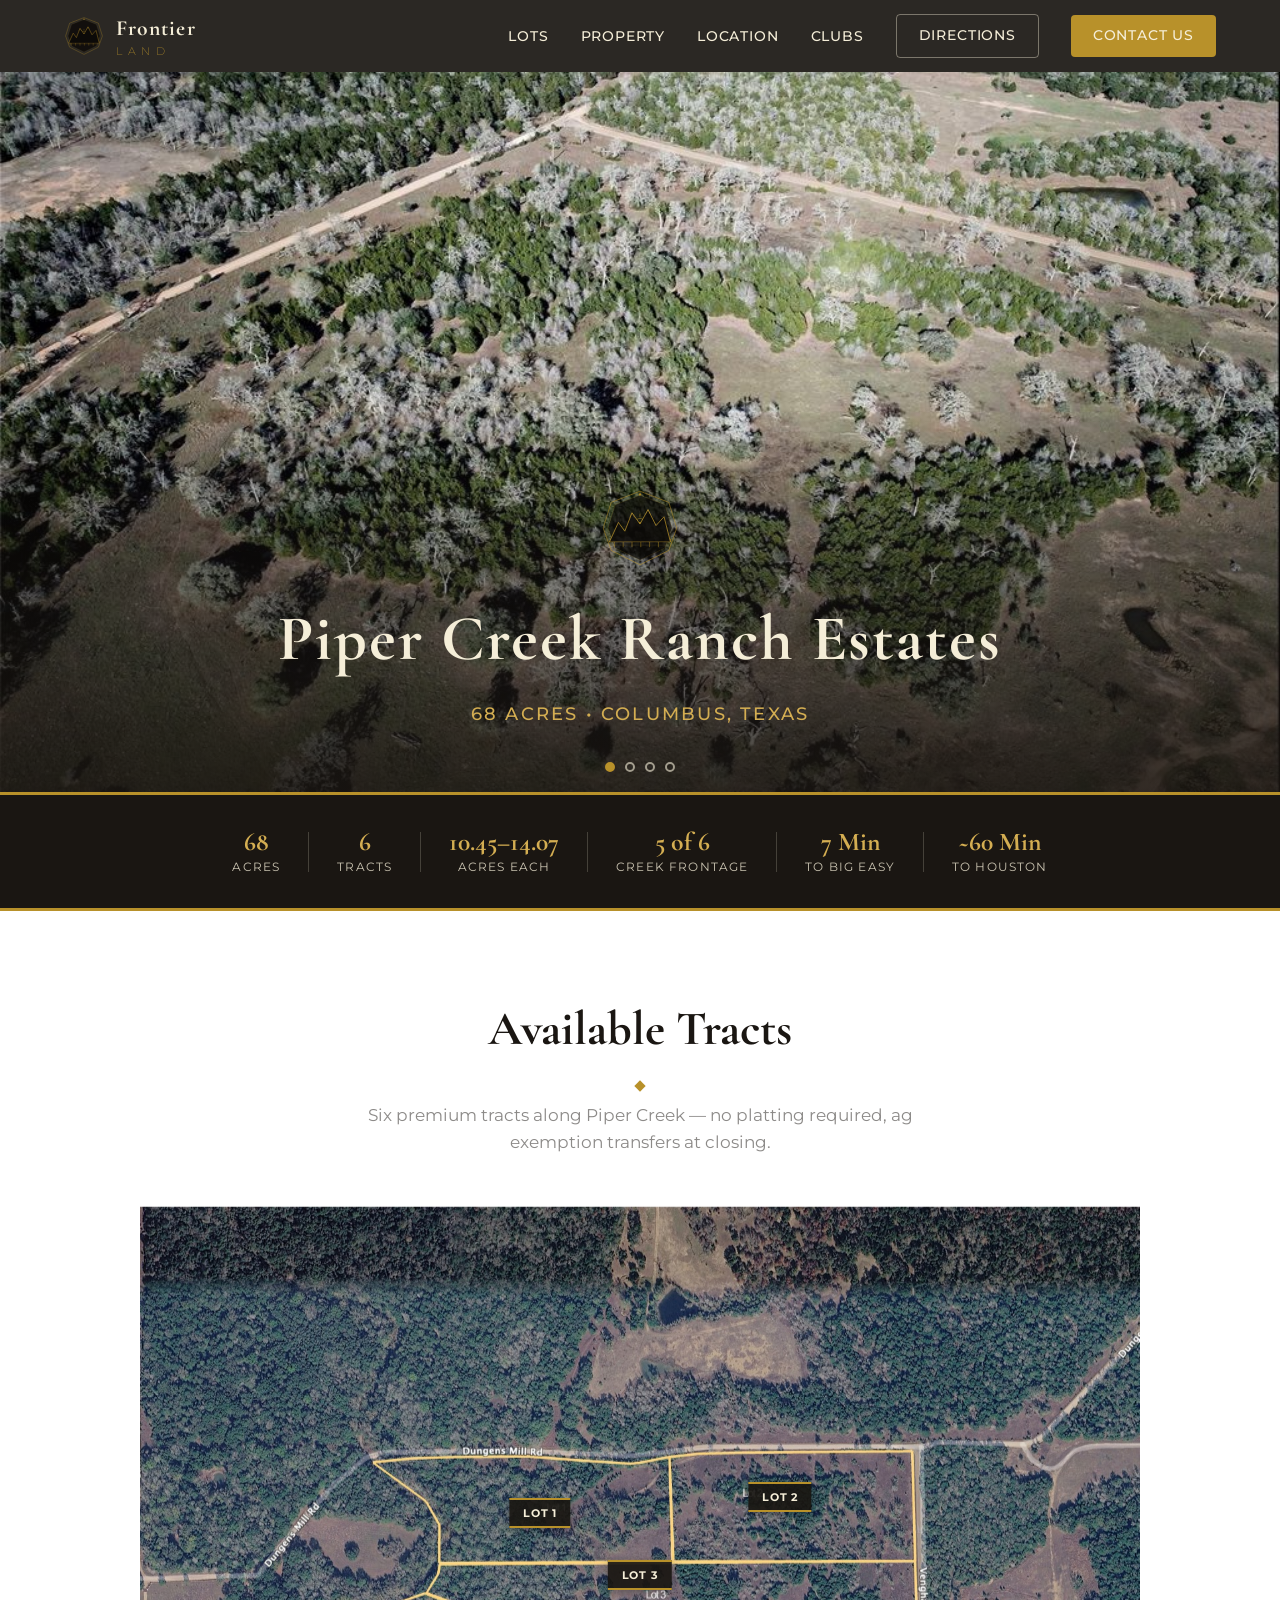
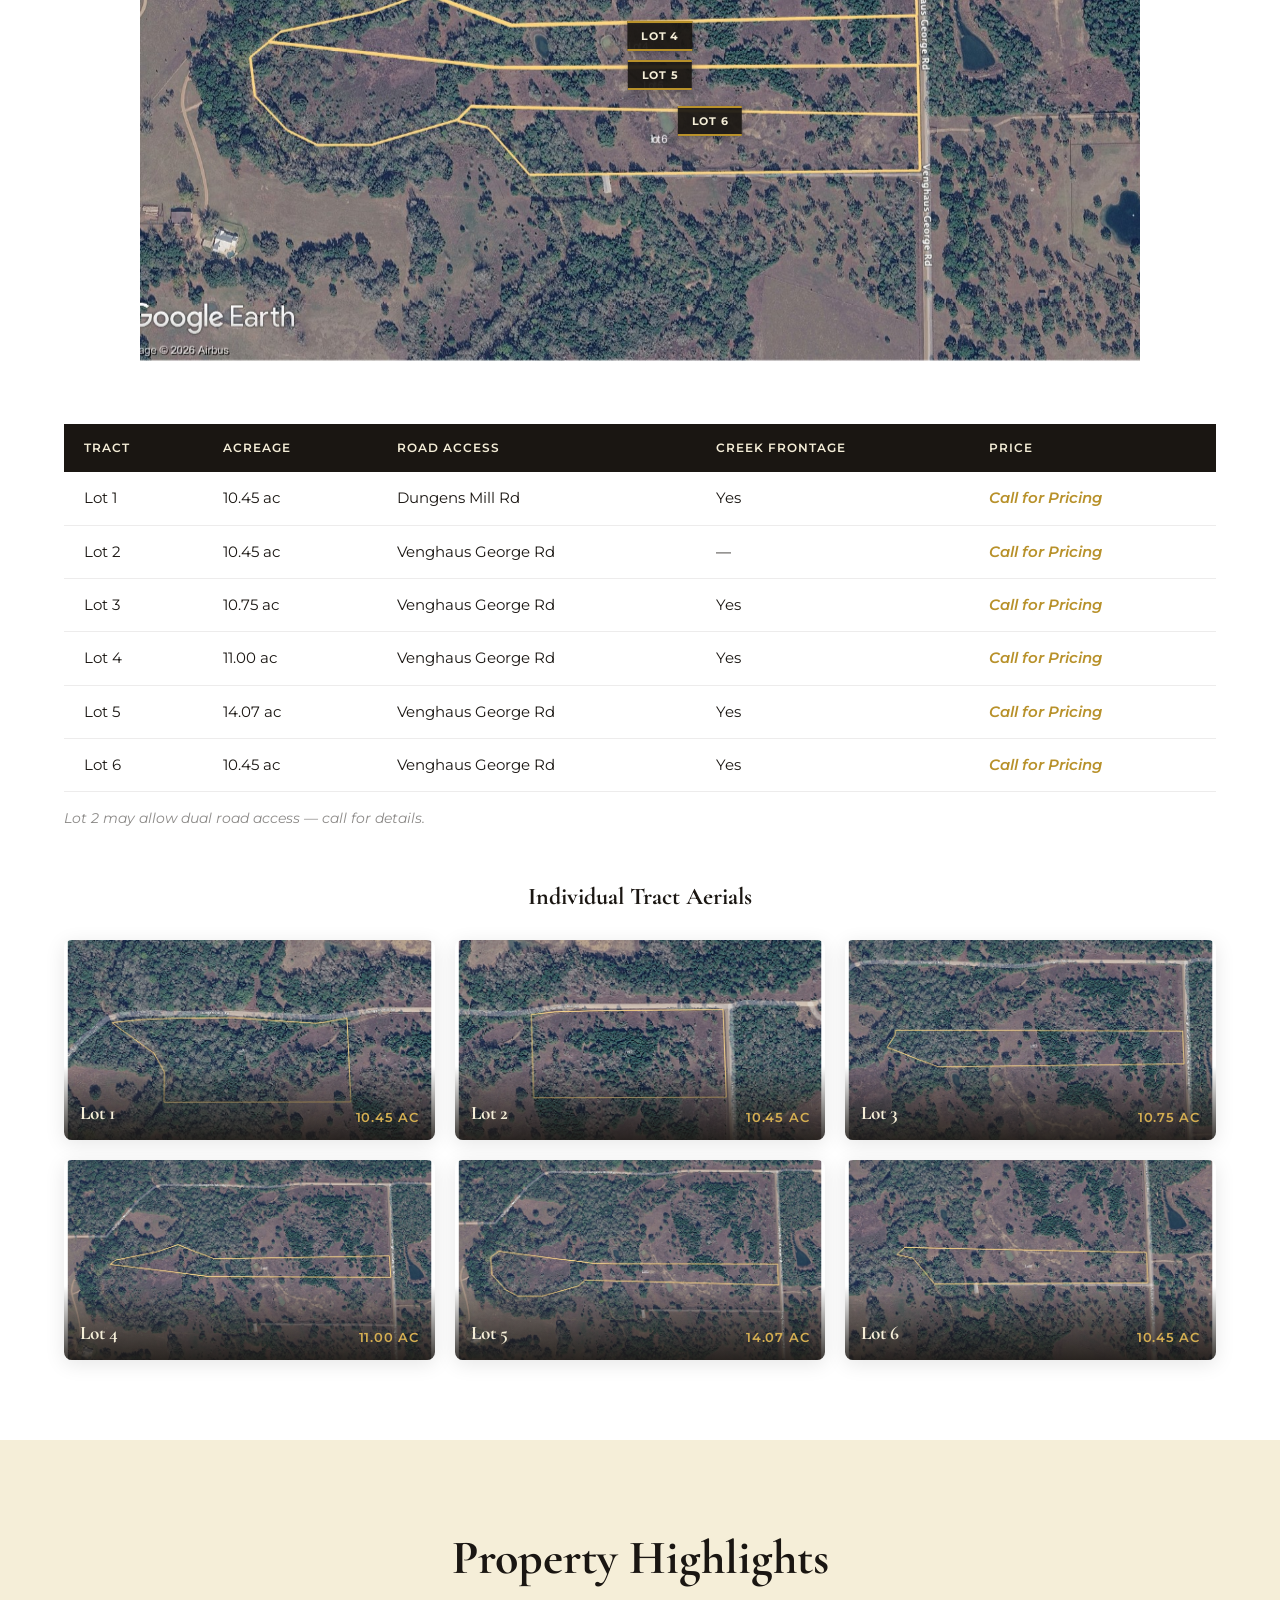
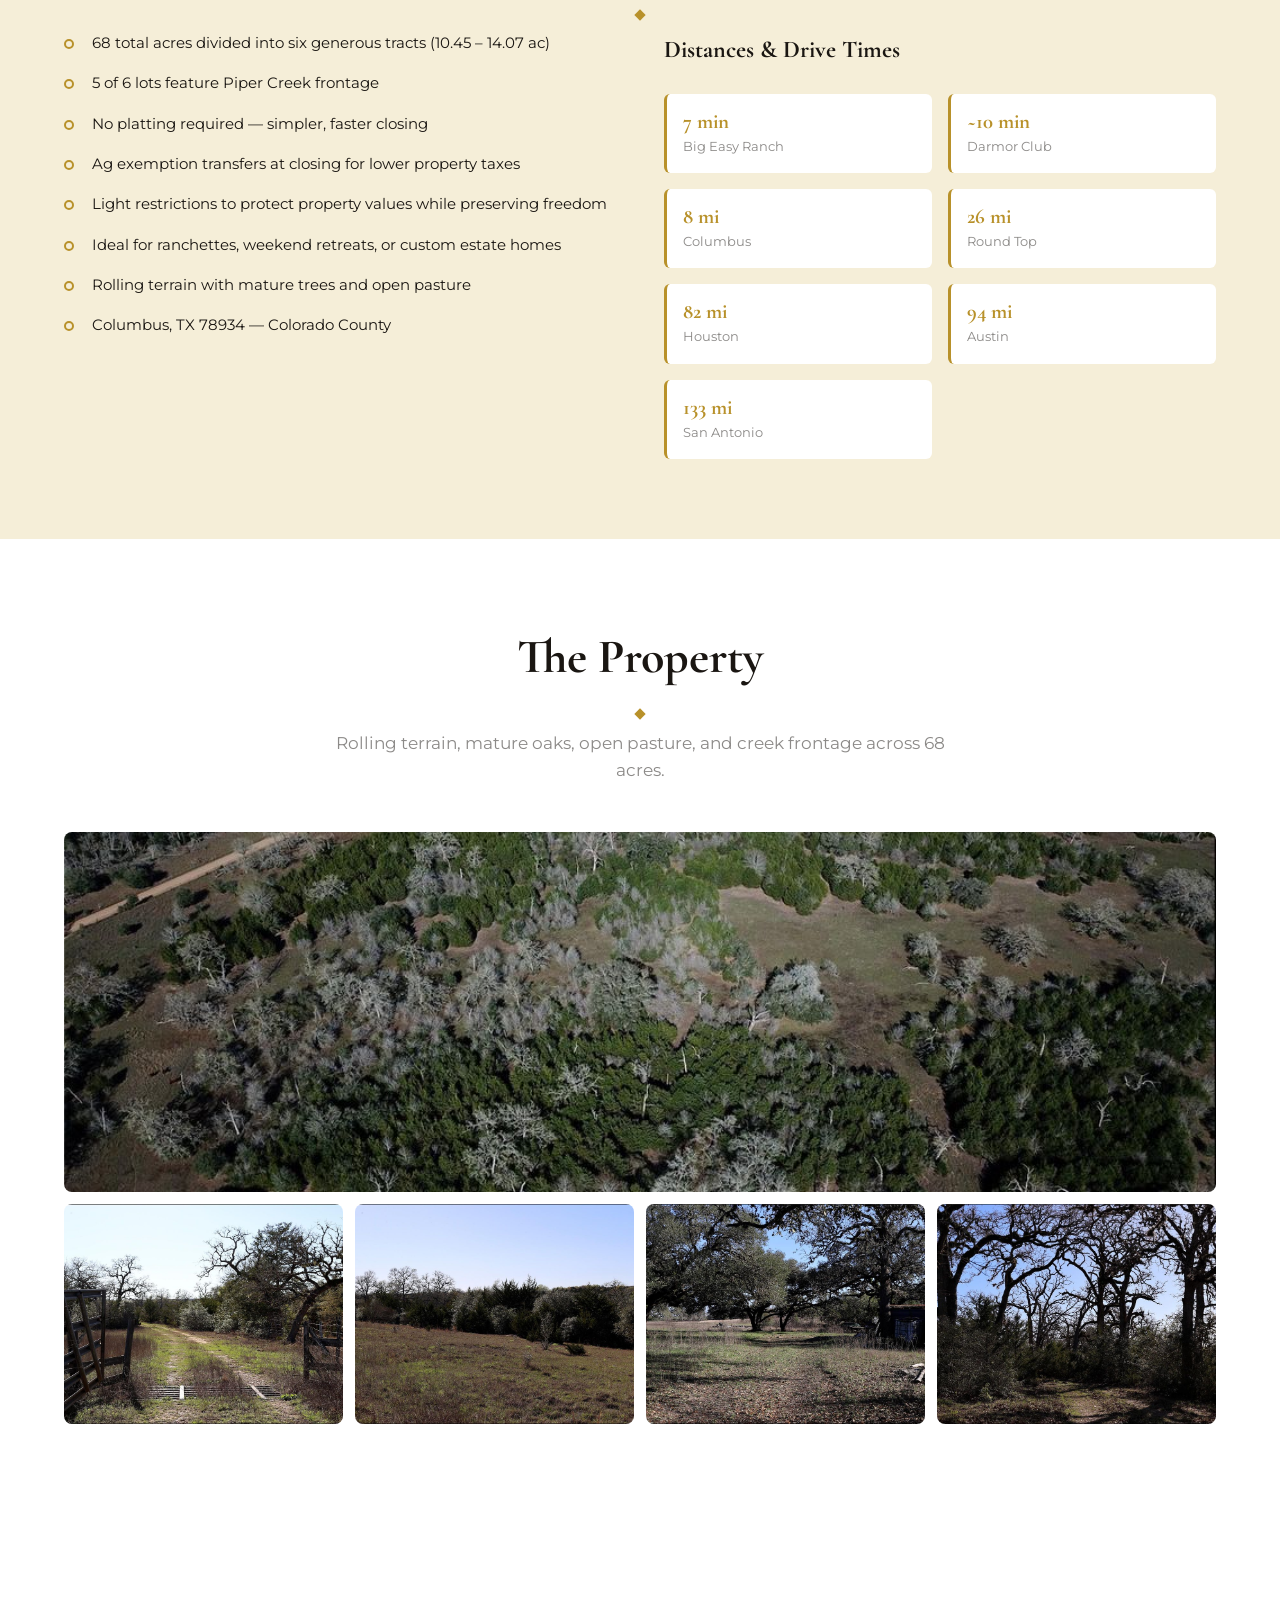
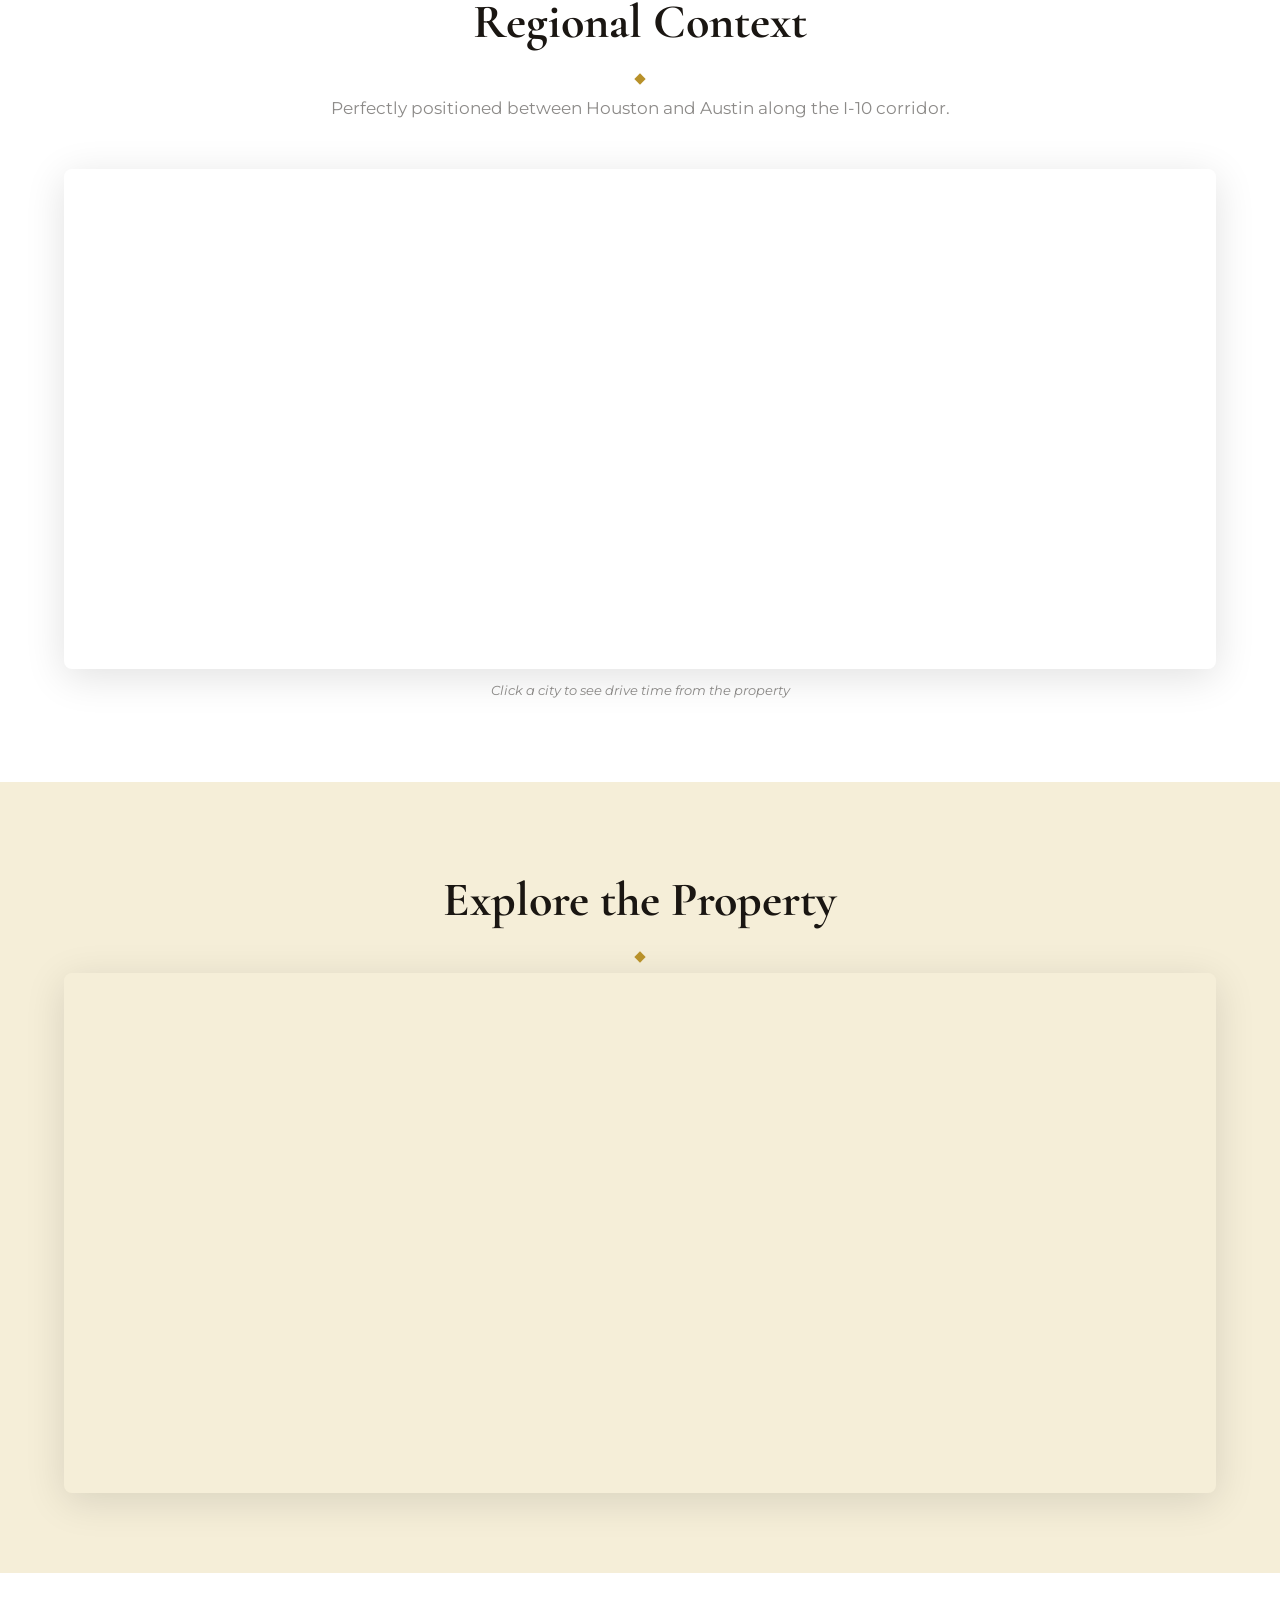
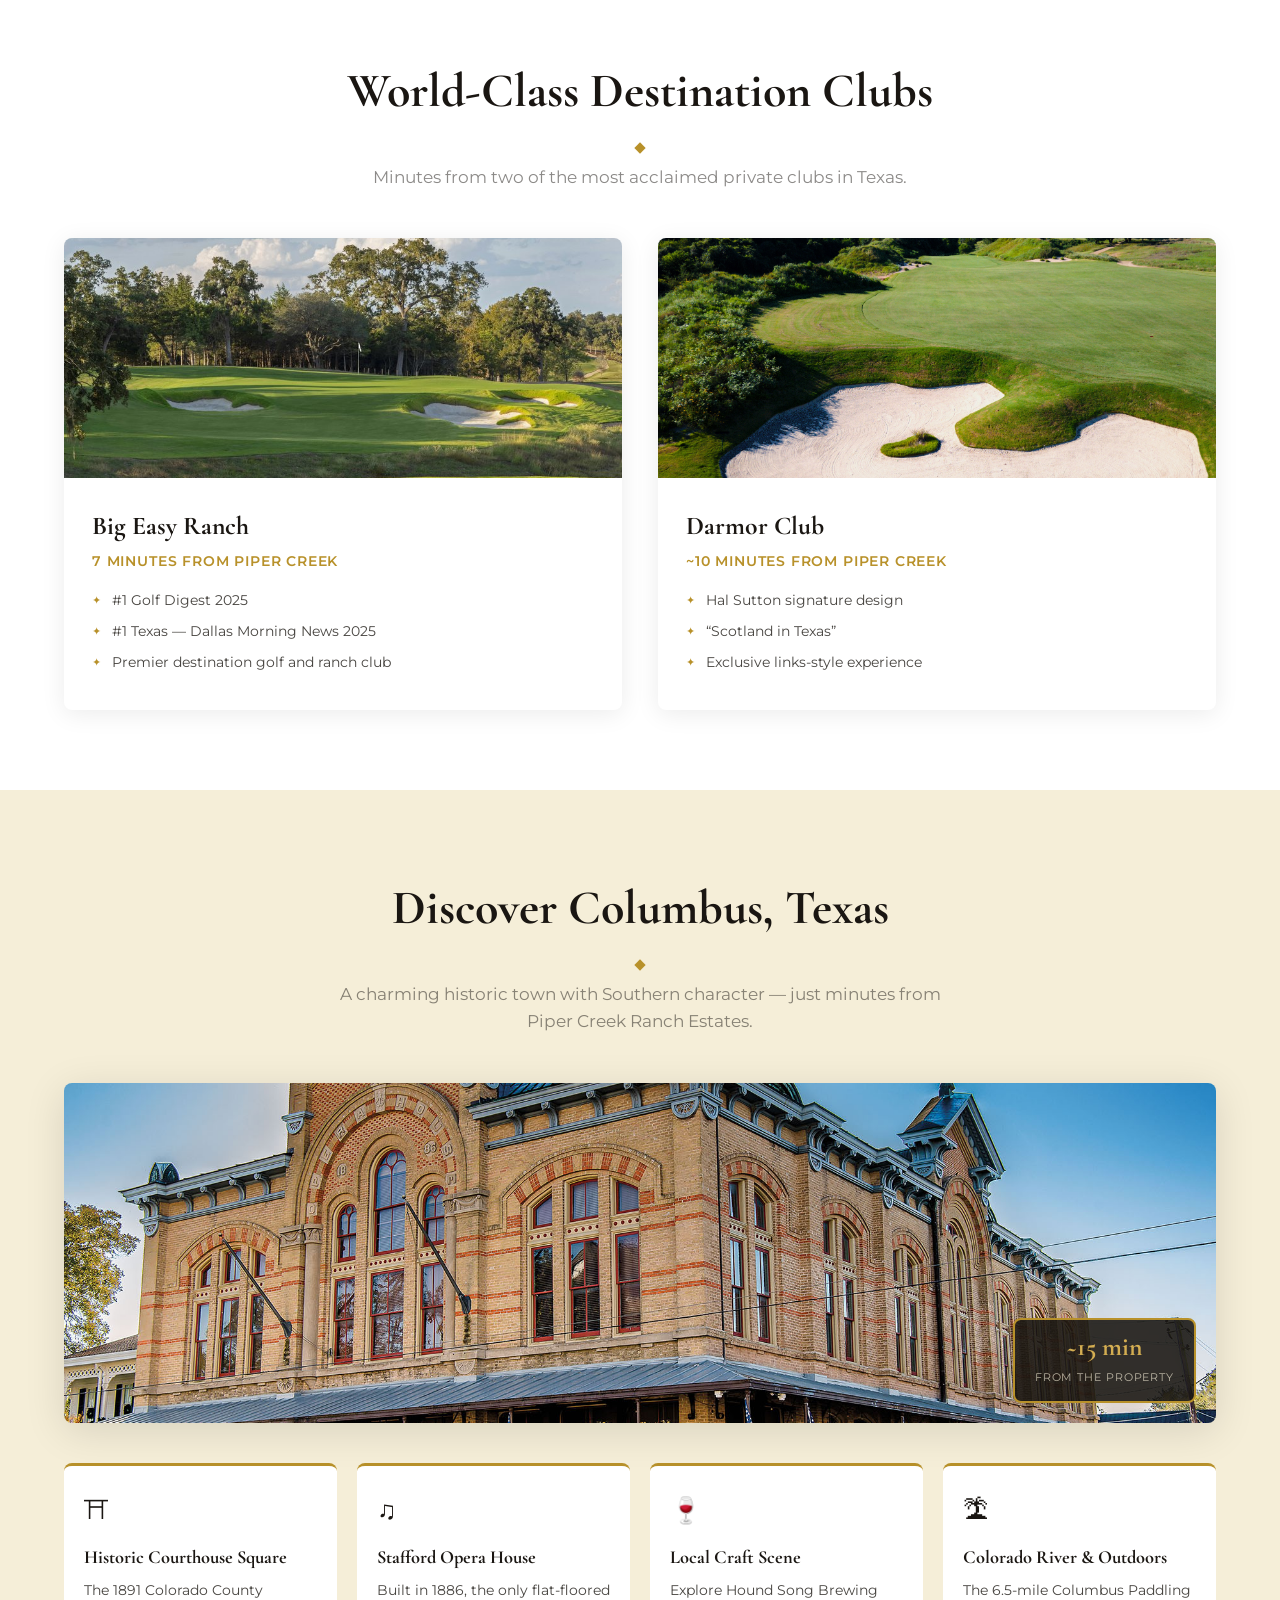
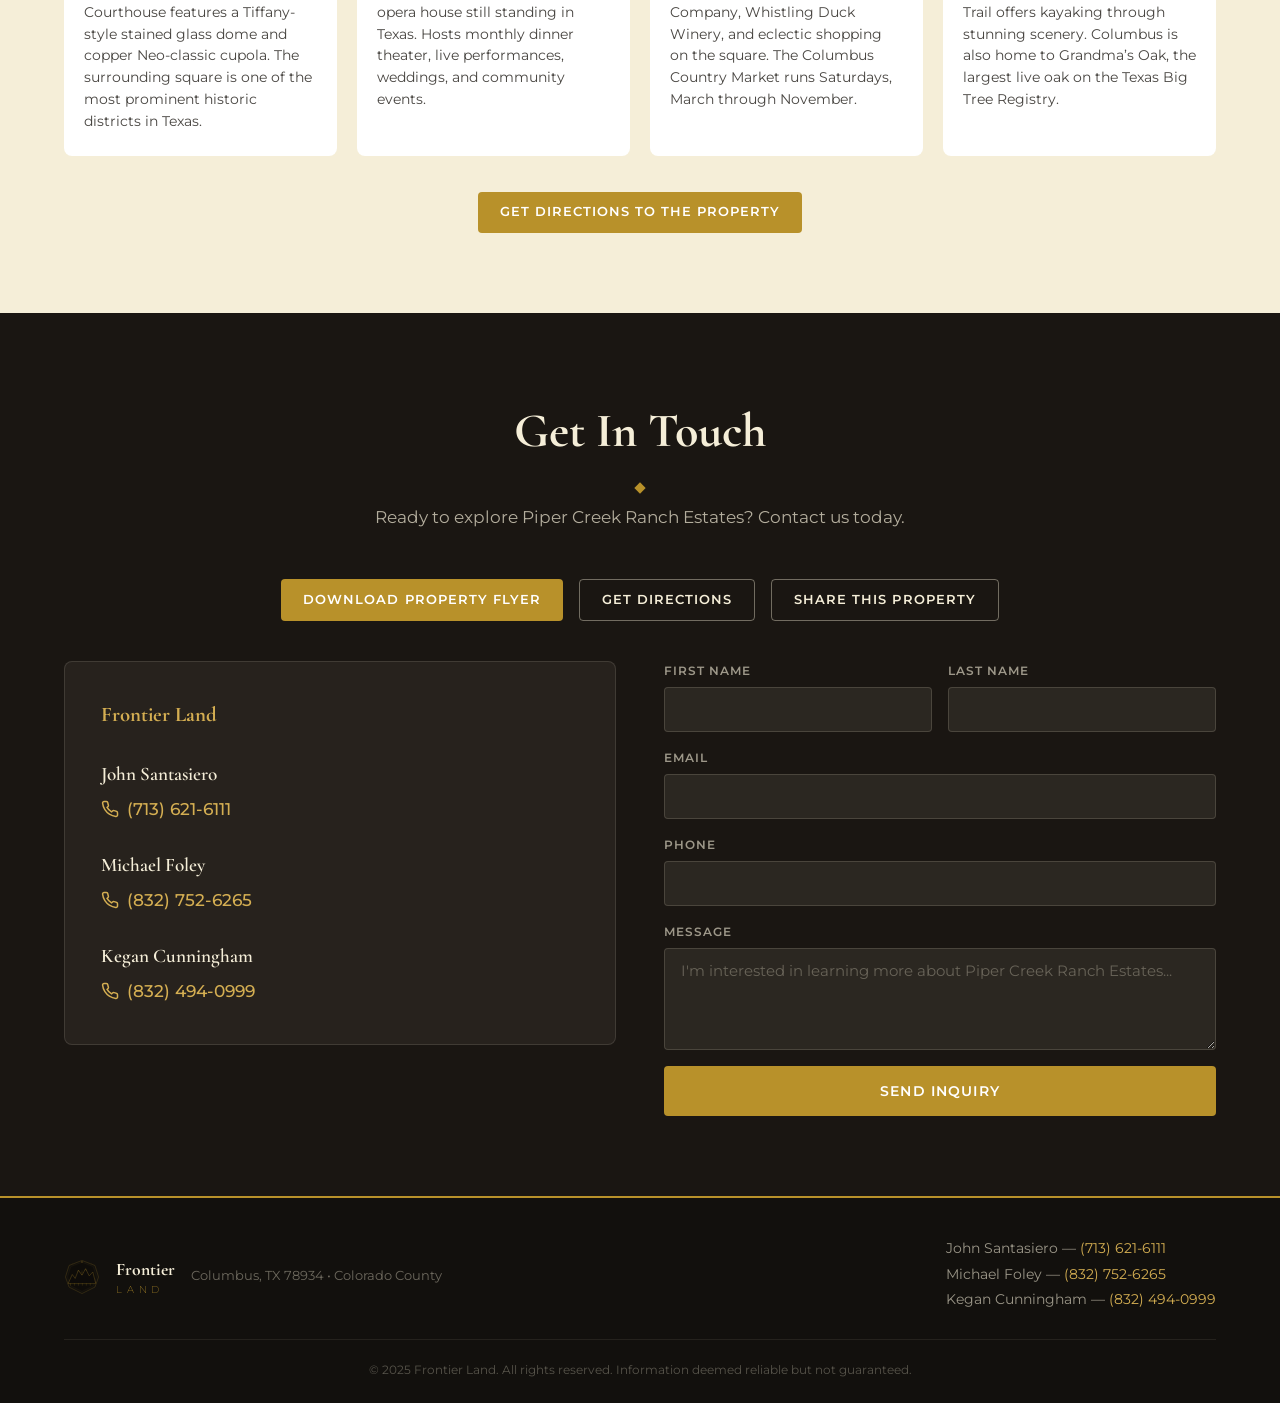
==== commit a4bcc5f9: "Add John Santasiero as primary contact (713) 621-6111 Listed first before Michael Foley and Kegan Cu" ====
--- a/index.html
+++ b/index.html
@@ -469,6 +469,14 @@
             <p class="contact__company">Frontier Land</p>
 
             <div class="contact__person">
+              <h3 class="contact__name">John Santasiero</h3>
+              <a href="tel:+17136216111" class="contact__phone">
+                <svg class="icon" viewBox="0 0 24 24" fill="none" stroke="currentColor" stroke-width="2"><path d="M22 16.92v3a2 2 0 01-2.18 2 19.79 19.79 0 01-8.63-3.07 19.5 19.5 0 01-6-6A19.79 19.79 0 012.12 4.18 2 2 0 014.11 2h3a2 2 0 012 1.72c.127.96.361 1.903.7 2.81a2 2 0 01-.45 2.11L8.09 9.91a16 16 0 006 6l1.27-1.27a2 2 0 012.11-.45c.907.339 1.85.573 2.81.7A2 2 0 0122 16.92z"/></svg>
+                (713) 621-6111
+              </a>
+            </div>
+
+            <div class="contact__person">
               <h3 class="contact__name">Michael Foley</h3>
               <a href="tel:+18327526265" class="contact__phone">
                 <svg class="icon" viewBox="0 0 24 24" fill="none" stroke="currentColor" stroke-width="2"><path d="M22 16.92v3a2 2 0 01-2.18 2 19.79 19.79 0 01-8.63-3.07 19.5 19.5 0 01-6-6A19.79 19.79 0 012.12 4.18 2 2 0 014.11 2h3a2 2 0 012 1.72c.127.96.361 1.903.7 2.81a2 2 0 01-.45 2.11L8.09 9.91a16 16 0 006 6l1.27-1.27a2 2 0 012.11-.45c.907.339 1.85.573 2.81.7A2 2 0 0122 16.92z"/></svg>
@@ -528,6 +536,7 @@
           <p class="footer__address">Columbus, TX 78934 &bull; Colorado County</p>
         </div>
         <div class="footer__contacts">
+          <p>John Santasiero &mdash; <a href="tel:+17136216111">(713) 621-6111</a></p>
           <p>Michael Foley &mdash; <a href="tel:+18327526265">(832) 752-6265</a></p>
           <p>Kegan Cunningham &mdash; <a href="tel:+18324940999">(832) 494-0999</a></p>
         </div>
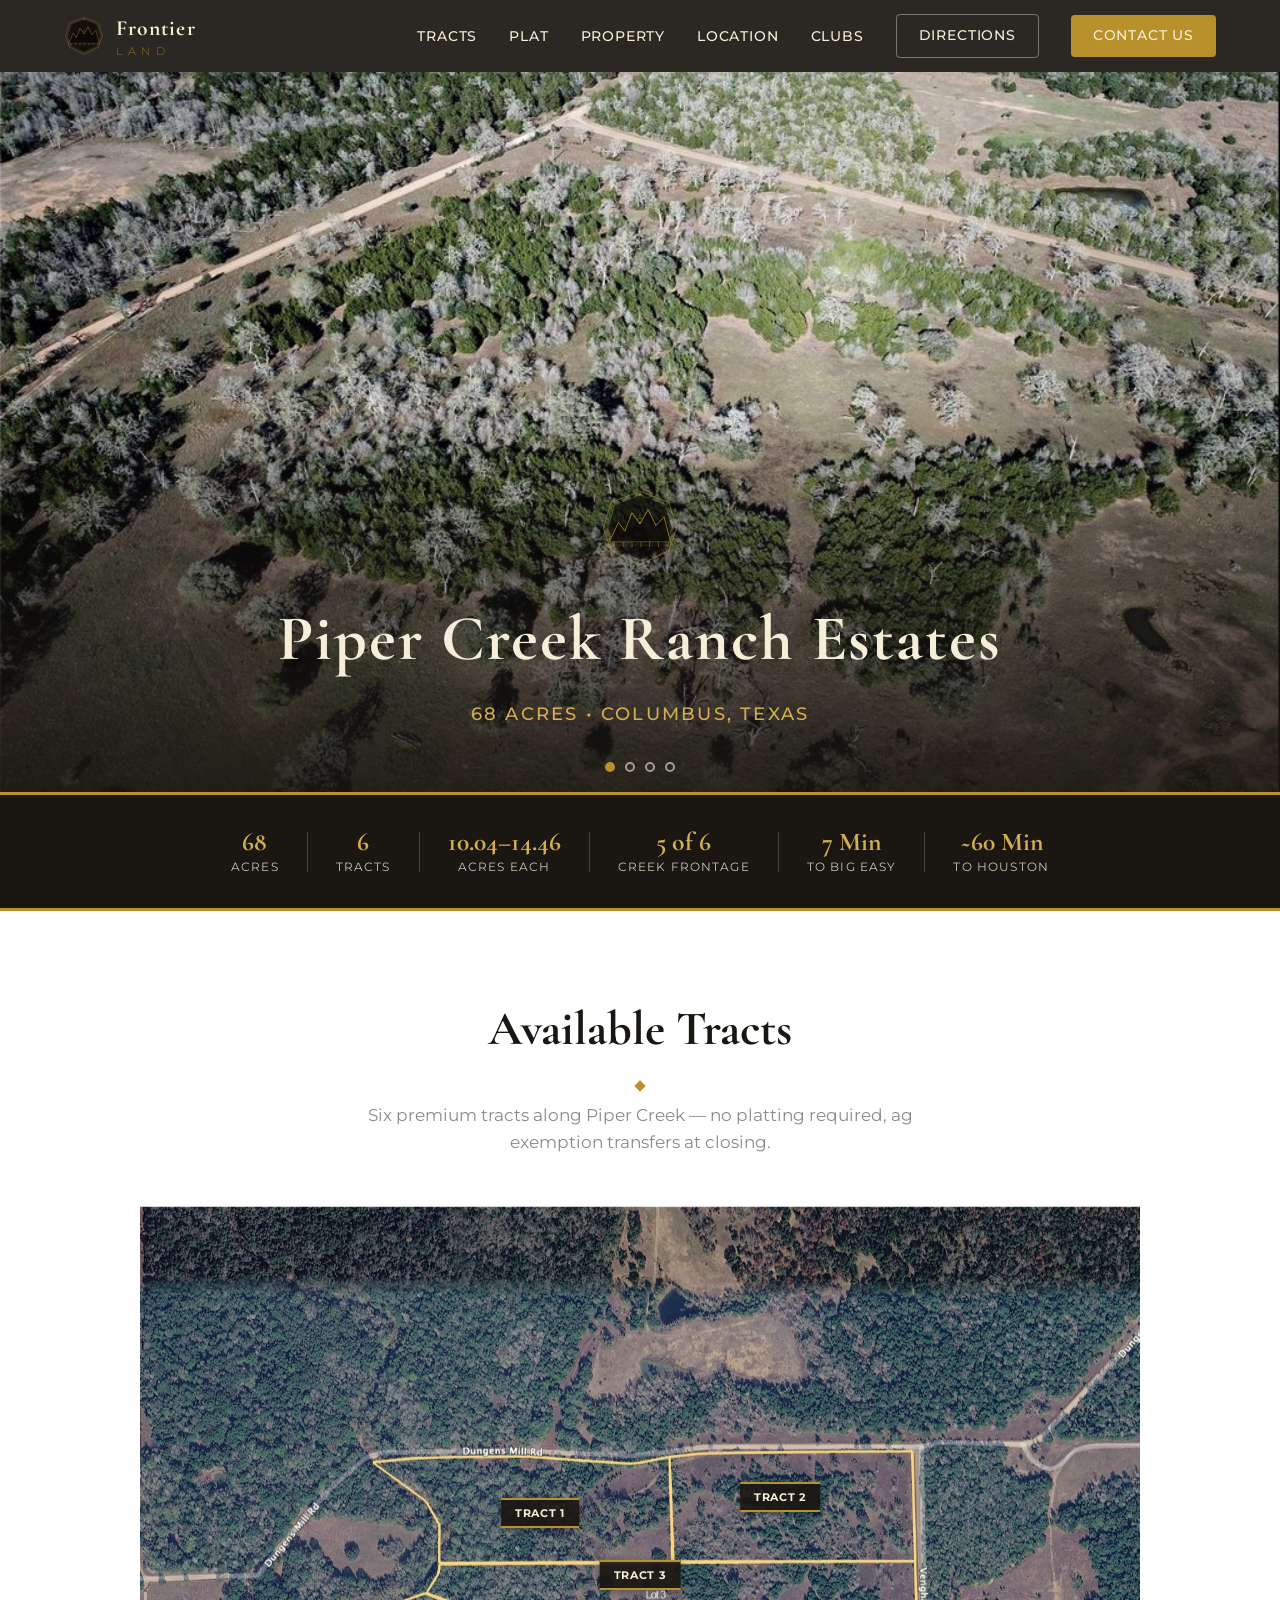
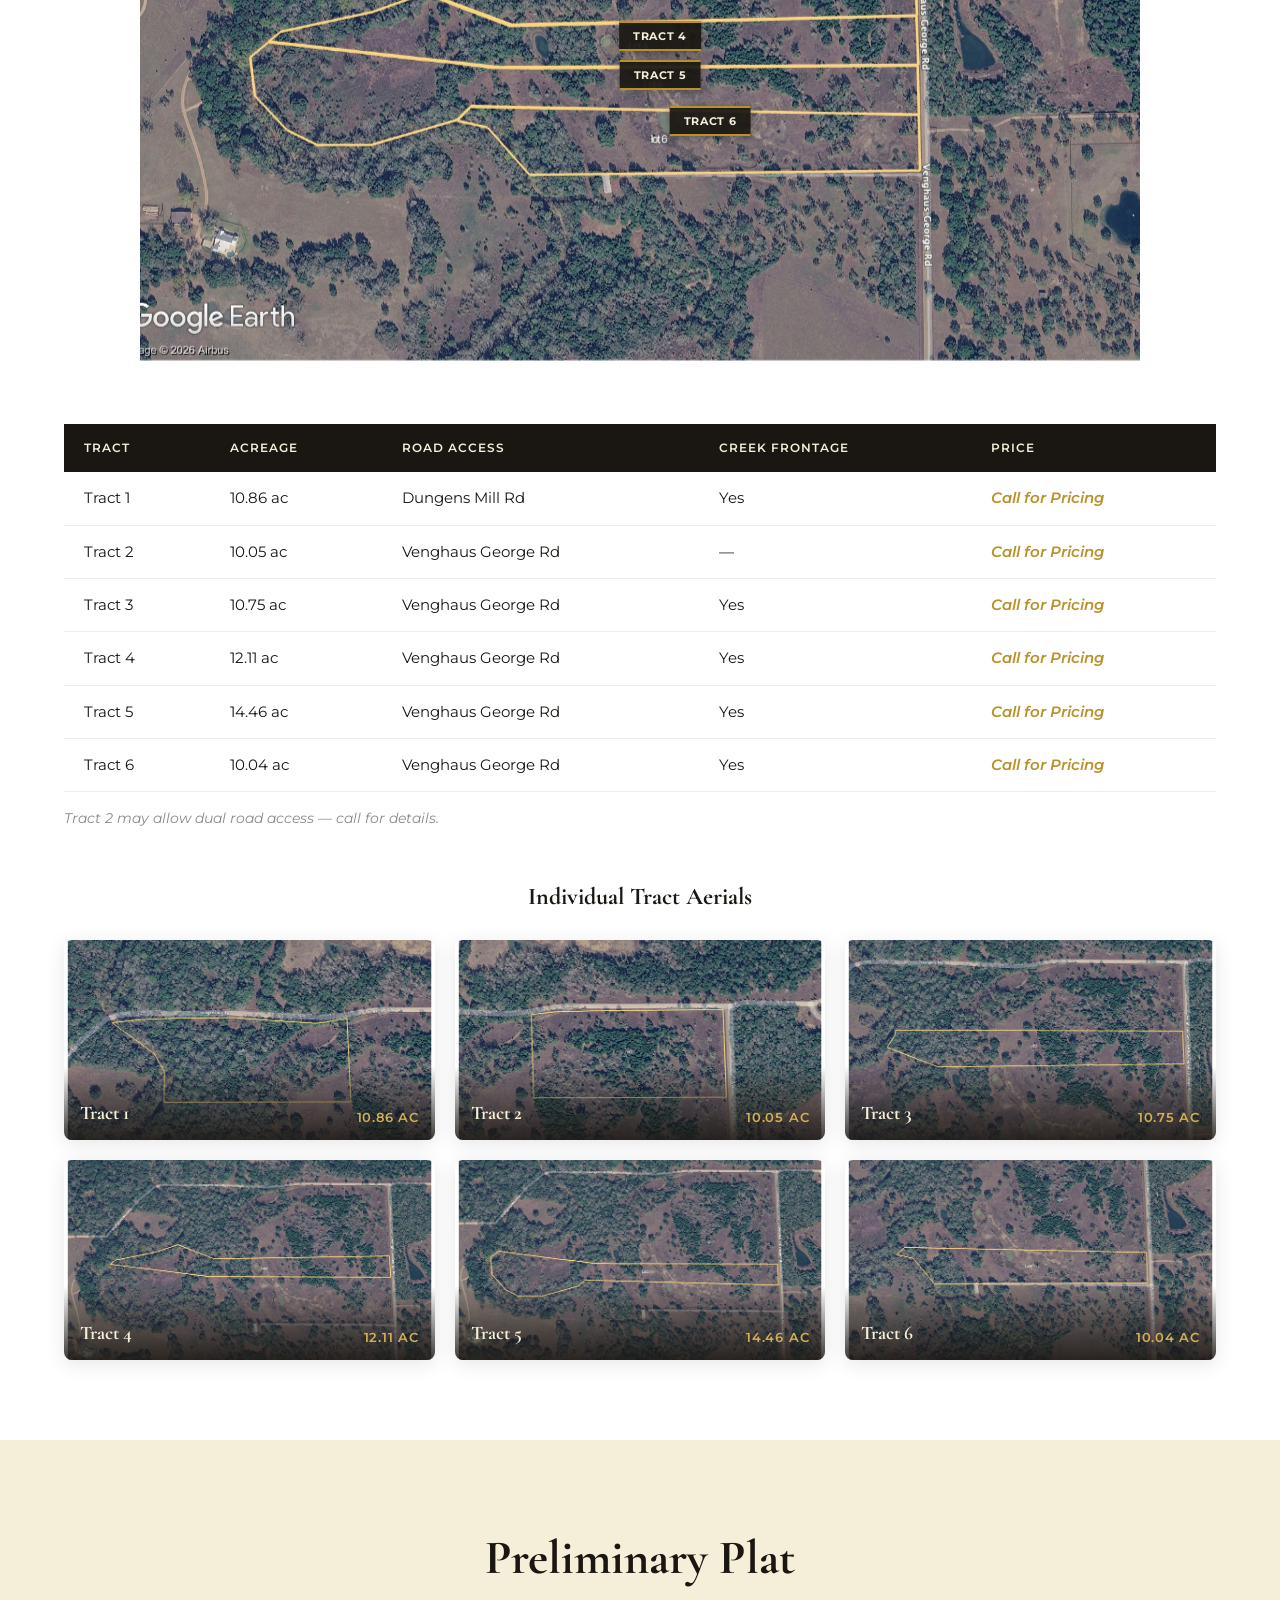
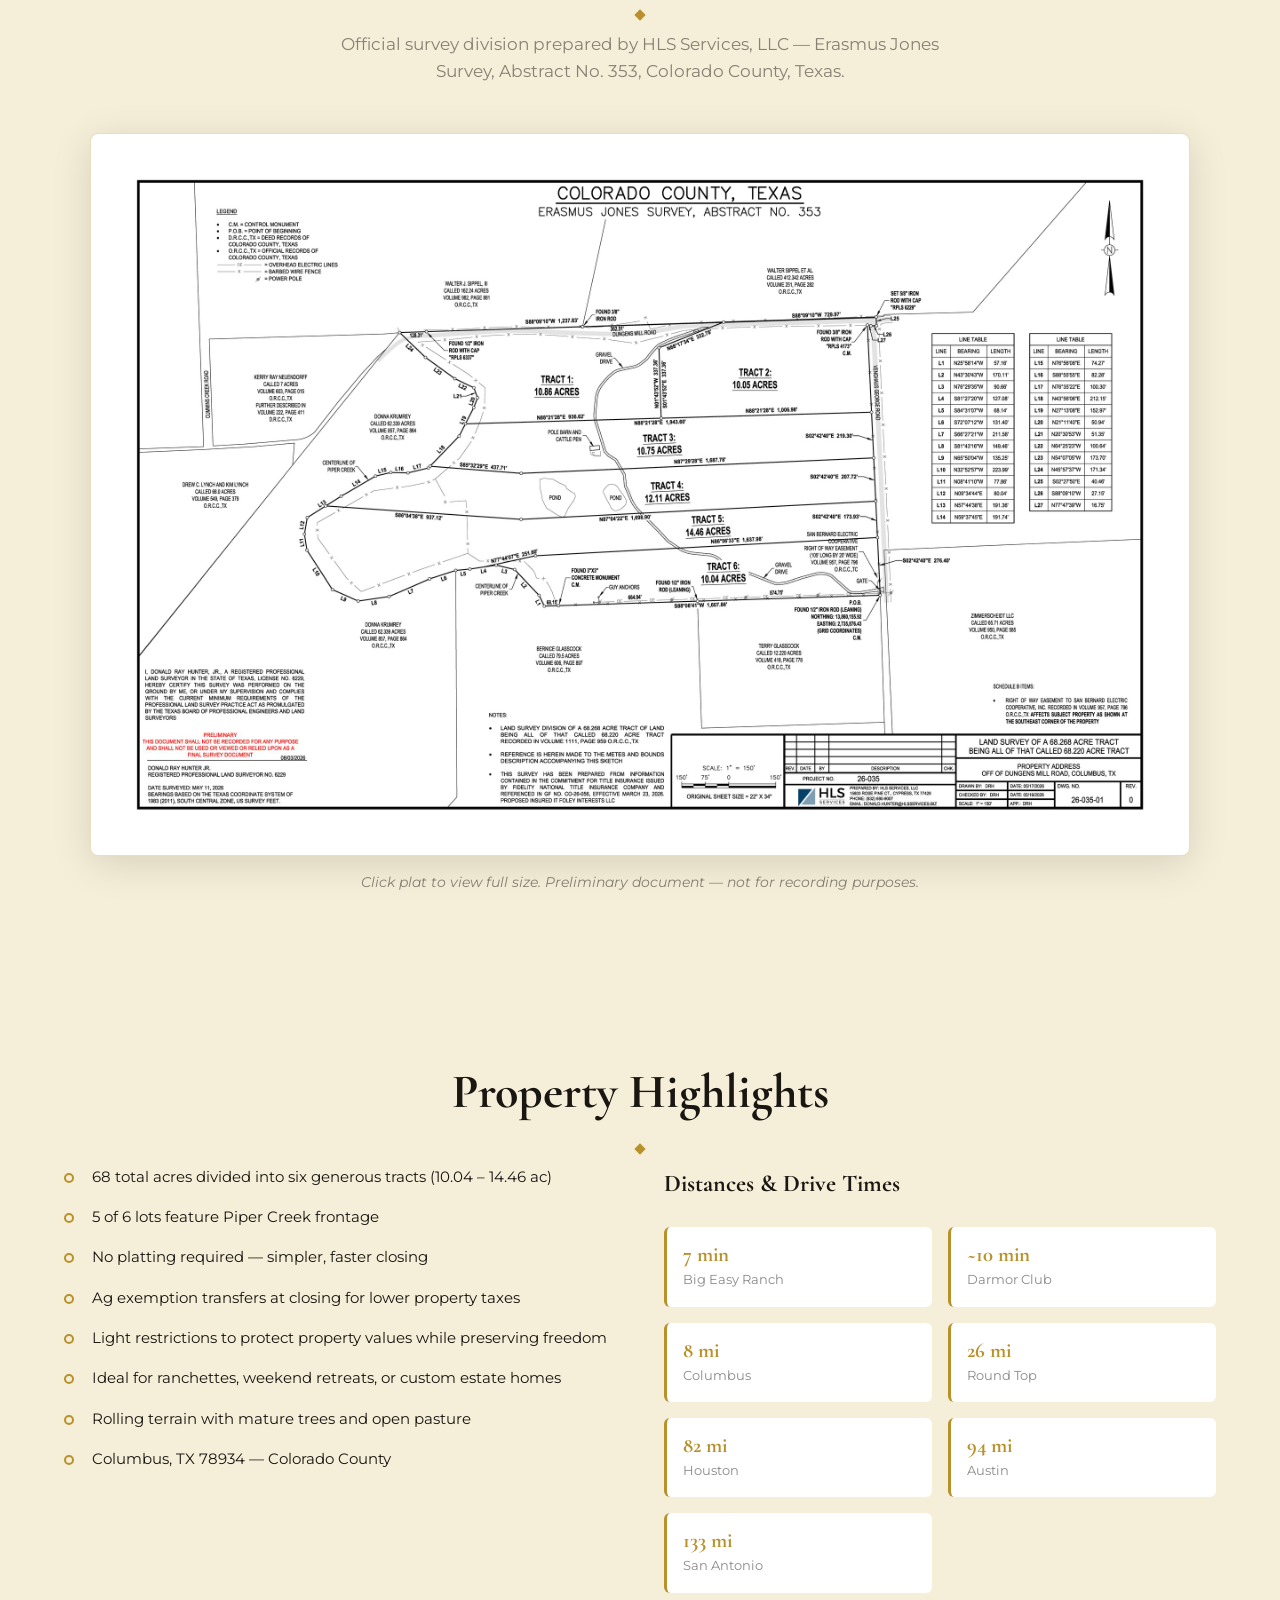
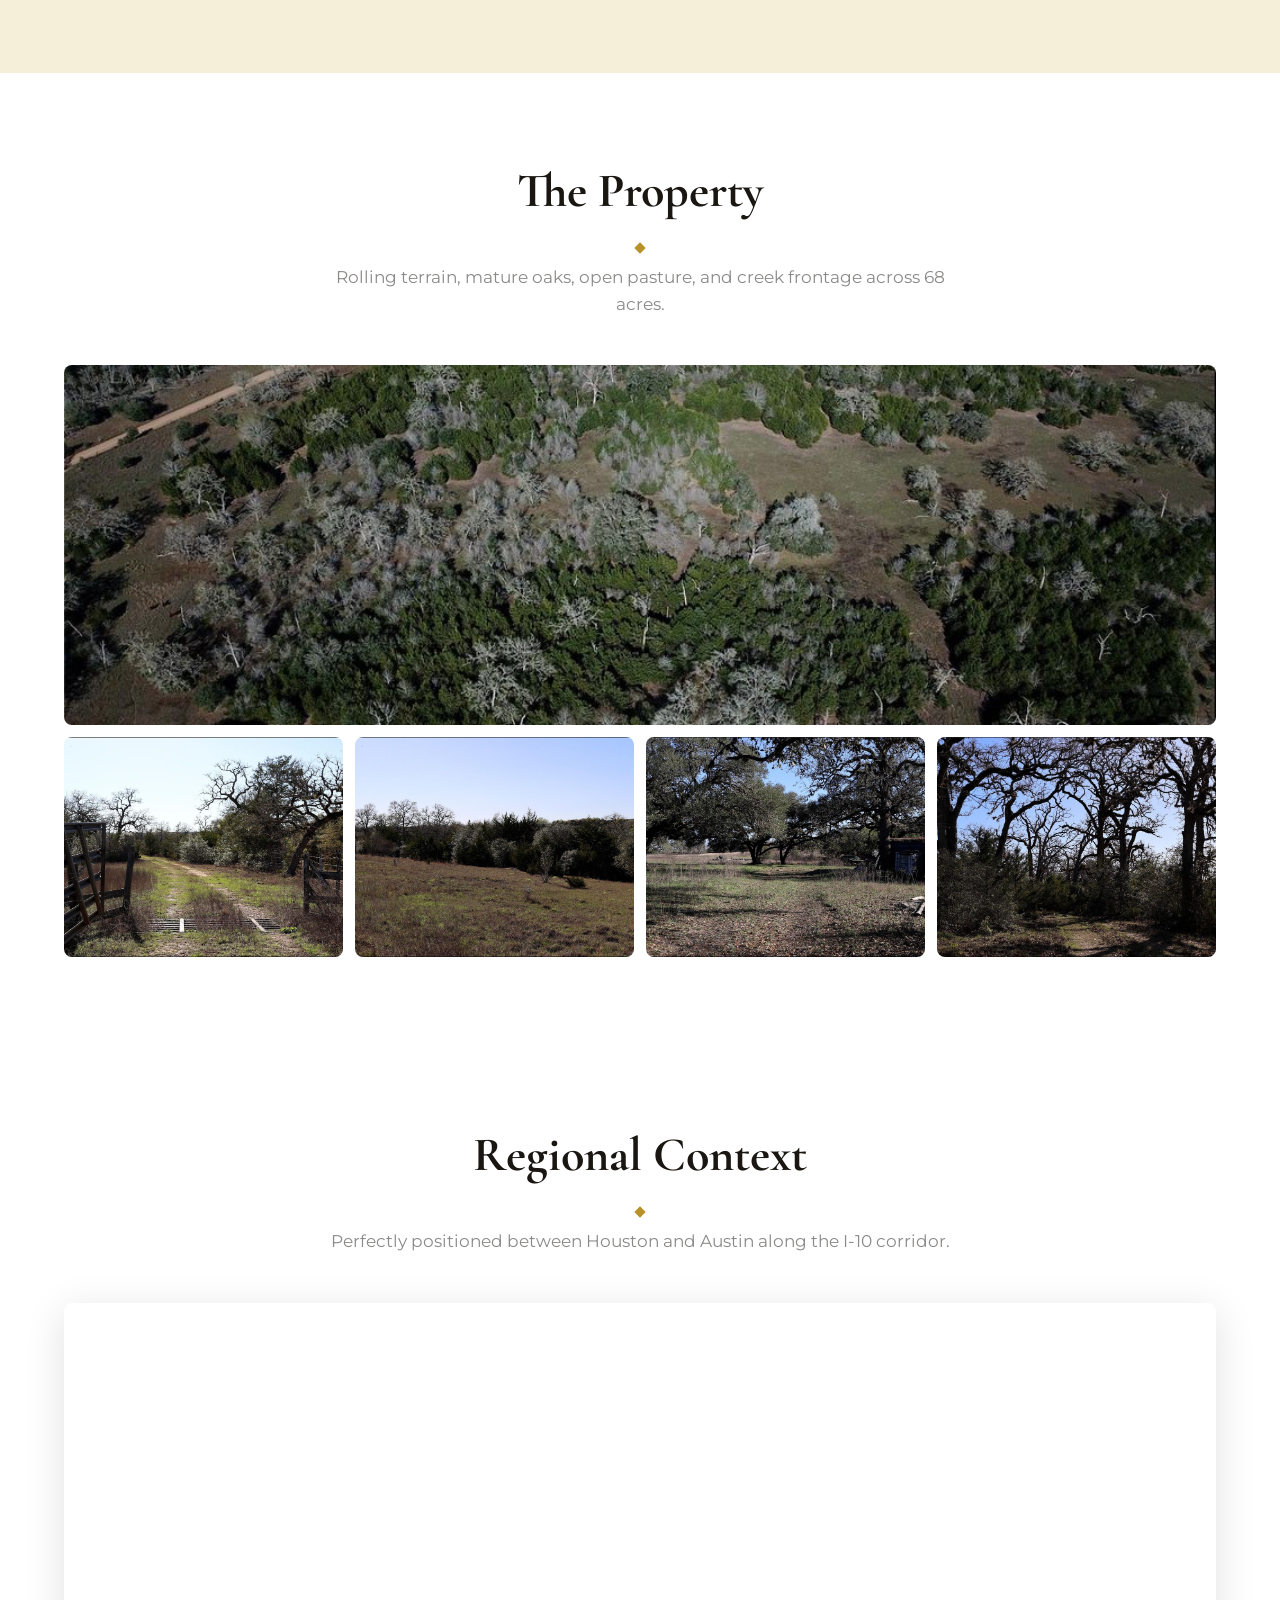
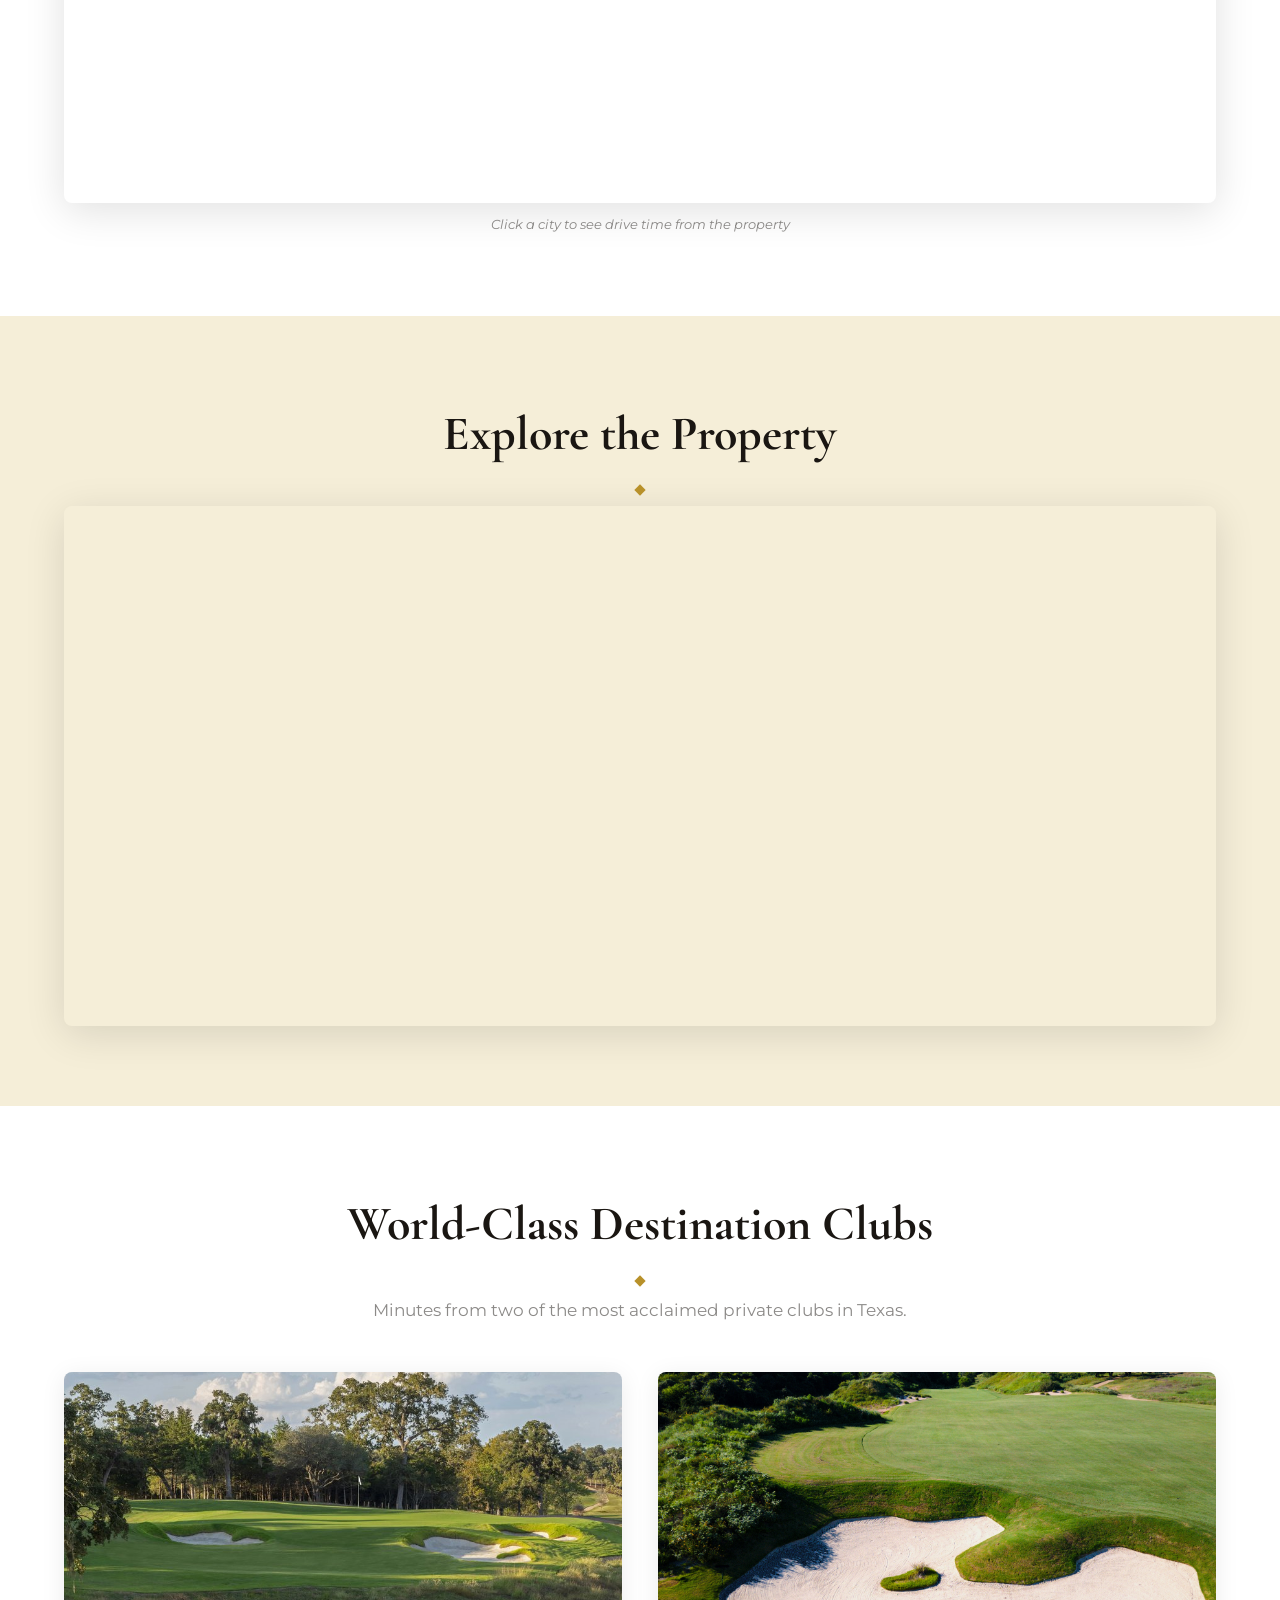
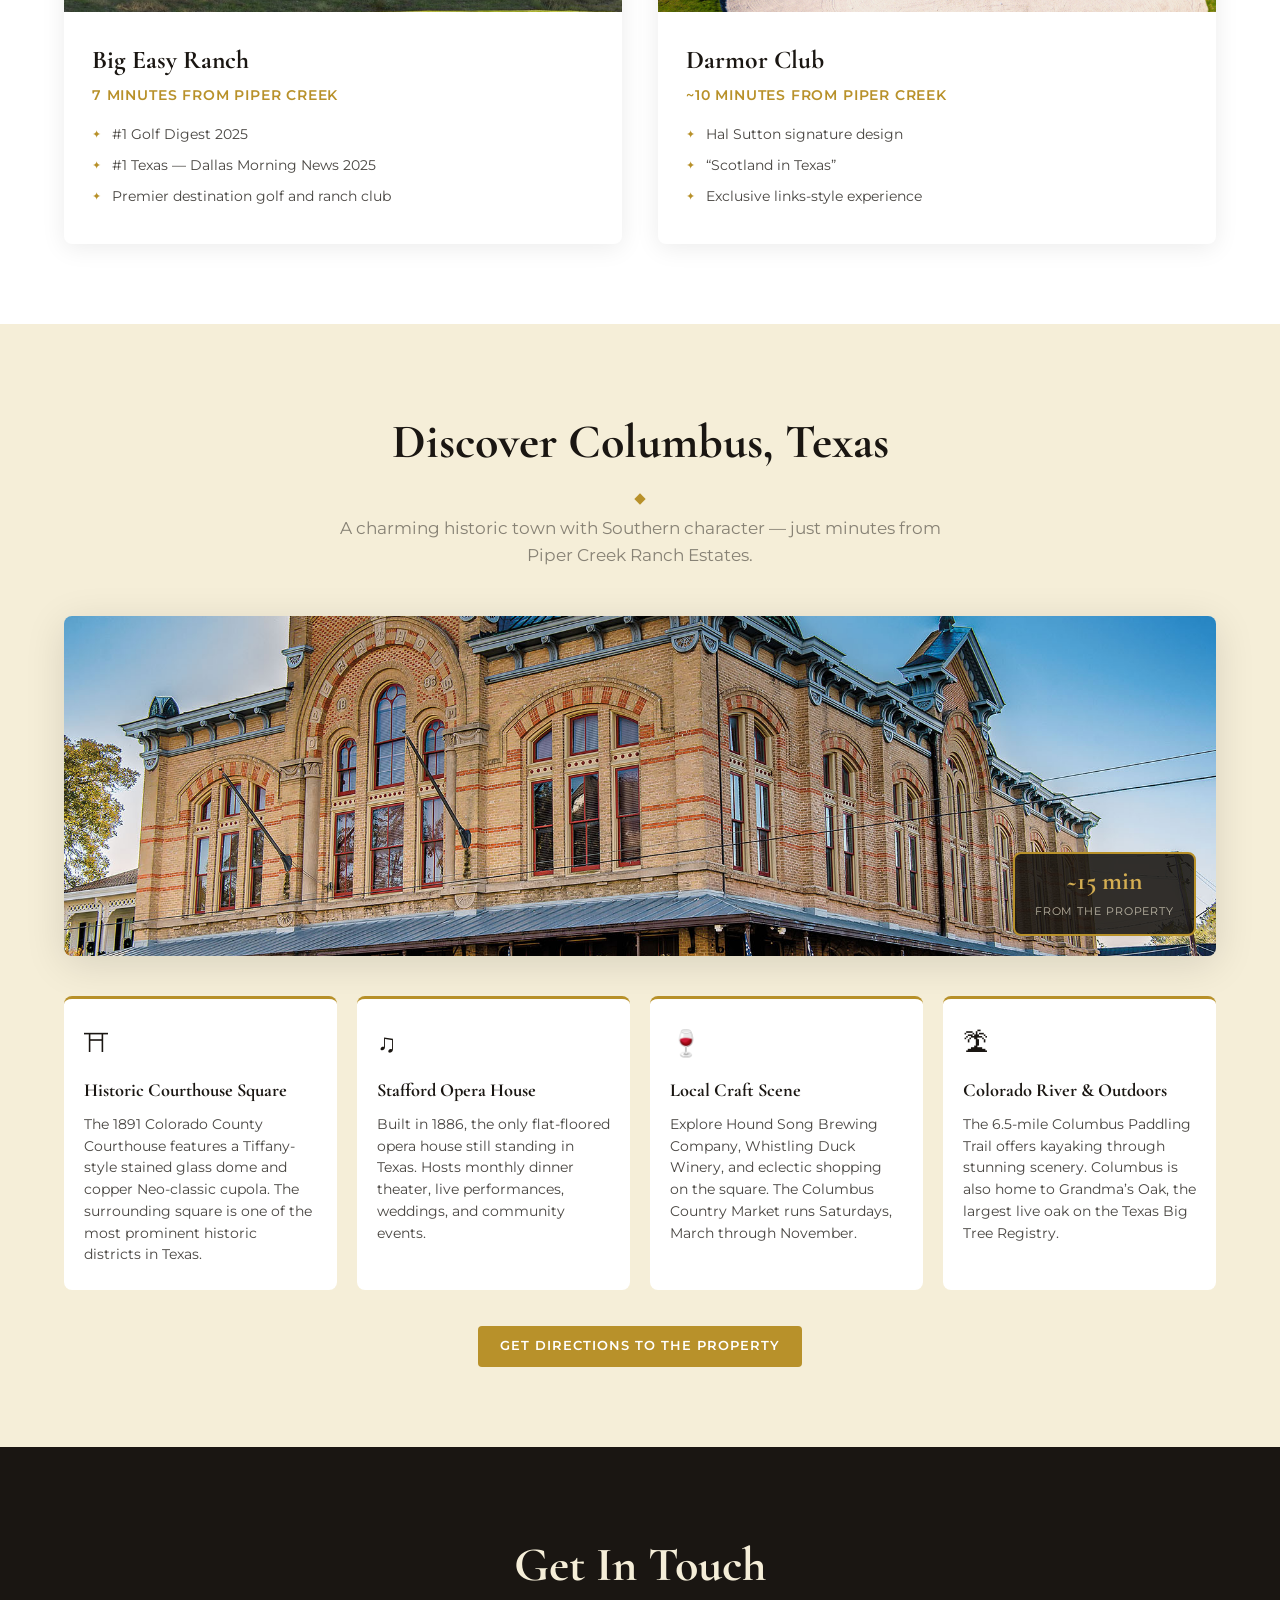
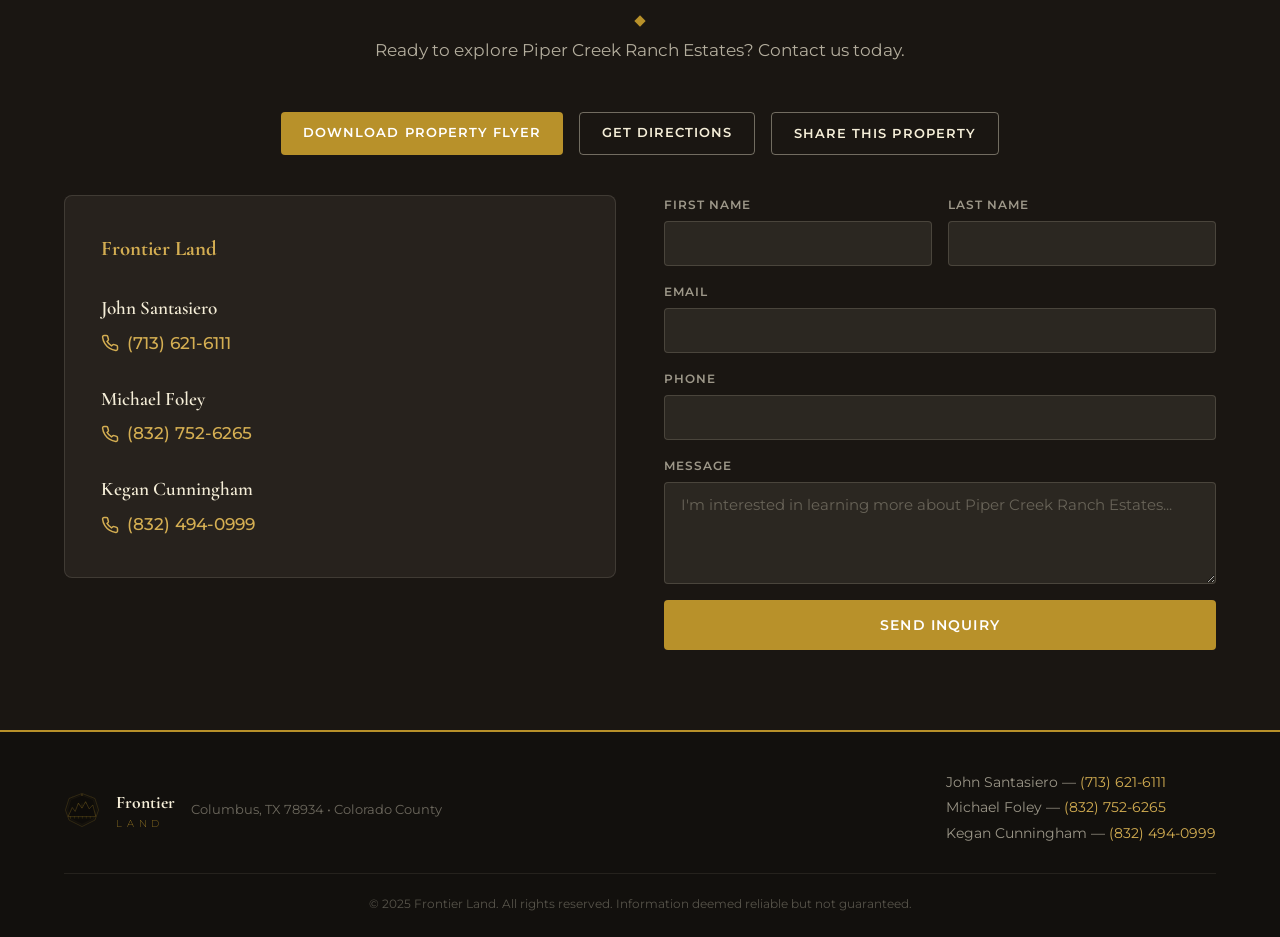
==== commit f0b2a239: "Add preliminary plat section and update to surveyed tract acreages - Add "Preliminary Plat" section " ====
--- a/index.html
+++ b/index.html
@@ -4,20 +4,24 @@
   <meta charset="UTF-8">
   <meta name="viewport" content="width=device-width, initial-scale=1.0">
   <title>Piper Creek Ranch Estates — 68 Acres in Columbus, TX</title>
-  <meta name="description" content="Piper Creek Ranch Estates — Six premium tracts from 10.45 to 14.07 acres in Columbus, TX. Creek frontage, ag exemption, minutes from Big Easy Ranch.">
+  <meta name="description" content="Piper Creek Ranch Estates — Six premium tracts from 10.04 to 14.46 acres in Columbus, TX. Creek frontage, ag exemption, minutes from Big Easy Ranch.">
 
   <!-- Favicon -->
   <link rel="icon" type="image/svg+xml" href="emblem.svg">
 
   <!-- Open Graph / Social Sharing -->
   <meta property="og:type" content="website">
+  <meta property="og:url" content="https://pipercreekestate.com/">
   <meta property="og:title" content="Piper Creek Ranch Estates — 68 Acres in Columbus, TX">
-  <meta property="og:description" content="Six premium tracts from 10.45 to 14.07 acres. Creek frontage, ag exemption, 7 min to Big Easy Ranch. Call for pricing.">
-  <meta property="og:image" content="lot-plan-aerial.jpg">
+  <meta property="og:description" content="Six premium tracts from 10.04 to 14.46 acres. Creek frontage, ag exemption, 7 min to Big Easy Ranch. Call for pricing.">
+  <meta property="og:image" content="https://pipercreekestate.com/og-image.jpg">
+  <meta property="og:image:width" content="1200">
+  <meta property="og:image:height" content="630">
+  <meta property="og:image:alt" content="Piper Creek Ranch Estates — 68 Acres in Columbus, Texas">
   <meta name="twitter:card" content="summary_large_image">
   <meta name="twitter:title" content="Piper Creek Ranch Estates — Columbus, TX">
   <meta name="twitter:description" content="68 acres, 6 tracts, creek frontage. Minutes from Big Easy Ranch and Darmor Club.">
-  <meta name="twitter:image" content="lot-plan-aerial.jpg">
+  <meta name="twitter:image" content="https://pipercreekestate.com/og-image.jpg">
 
   <link rel="preconnect" href="https://fonts.googleapis.com">
   <link rel="preconnect" href="https://fonts.gstatic.com" crossorigin>
@@ -40,7 +44,8 @@
         <span></span><span></span><span></span>
       </button>
       <ul class="nav__links">
-        <li><a href="#lots">Lots</a></li>
+        <li><a href="#lots">Tracts</a></li>
+        <li><a href="#plat">Plat</a></li>
         <li><a href="#highlights">Property</a></li>
         <li><a href="#location">Location</a></li>
         <li><a href="#clubs">Clubs</a></li>
@@ -85,7 +90,7 @@
       </div>
       <div class="stats__divider"></div>
       <div class="stats__item">
-        <span class="stats__number">10.45–14.07</span>
+        <span class="stats__number">10.04–14.46</span>
         <span class="stats__label">Acres Each</span>
       </div>
       <div class="stats__divider"></div>
@@ -118,22 +123,22 @@
       <img src="lot-plan-aerial.jpg" alt="Lot plan aerial showing all six tracts" class="lots__aerial-img">
 
       <button class="pin pin--lot pin--interactive" style="top:40%;left:40%" data-lot="1">
-        <span class="pin__label pin__label--lot">Lot 1</span>
+        <span class="pin__label pin__label--lot">Tract 1</span>
       </button>
       <button class="pin pin--lot pin--interactive" style="top:38%;left:64%" data-lot="2">
-        <span class="pin__label pin__label--lot">Lot 2</span>
+        <span class="pin__label pin__label--lot">Tract 2</span>
       </button>
       <button class="pin pin--lot pin--interactive" style="top:48%;left:50%" data-lot="3">
-        <span class="pin__label pin__label--lot">Lot 3</span>
+        <span class="pin__label pin__label--lot">Tract 3</span>
       </button>
       <button class="pin pin--lot pin--interactive" style="top:56%;left:52%" data-lot="4">
-        <span class="pin__label pin__label--lot">Lot 4</span>
+        <span class="pin__label pin__label--lot">Tract 4</span>
       </button>
       <button class="pin pin--lot pin--interactive" style="top:61%;left:52%" data-lot="5">
-        <span class="pin__label pin__label--lot">Lot 5</span>
+        <span class="pin__label pin__label--lot">Tract 5</span>
       </button>
       <button class="pin pin--lot pin--interactive" style="top:67%;left:57%" data-lot="6">
-        <span class="pin__label pin__label--lot">Lot 6</span>
+        <span class="pin__label pin__label--lot">Tract 6</span>
       </button>
 
       <!-- Lot detail slide-out panel -->
@@ -159,98 +164,111 @@
           </thead>
           <tbody>
             <tr>
-              <td>Lot 1</td>
-              <td>10.45 ac</td>
+              <td>Tract 1</td>
+              <td>10.86 ac</td>
               <td>Dungens Mill Rd</td>
               <td>Yes</td>
               <td class="lots__price">Call for Pricing</td>
             </tr>
             <tr>
-              <td>Lot 2</td>
-              <td>10.45 ac</td>
+              <td>Tract 2</td>
+              <td>10.05 ac</td>
               <td>Venghaus George Rd</td>
               <td>&mdash;</td>
               <td class="lots__price">Call for Pricing</td>
             </tr>
             <tr>
-              <td>Lot 3</td>
+              <td>Tract 3</td>
               <td>10.75 ac</td>
               <td>Venghaus George Rd</td>
               <td>Yes</td>
               <td class="lots__price">Call for Pricing</td>
             </tr>
             <tr>
-              <td>Lot 4</td>
-              <td>11.00 ac</td>
+              <td>Tract 4</td>
+              <td>12.11 ac</td>
               <td>Venghaus George Rd</td>
               <td>Yes</td>
               <td class="lots__price">Call for Pricing</td>
             </tr>
             <tr>
-              <td>Lot 5</td>
-              <td>14.07 ac</td>
+              <td>Tract 5</td>
+              <td>14.46 ac</td>
               <td>Venghaus George Rd</td>
               <td>Yes</td>
               <td class="lots__price">Call for Pricing</td>
             </tr>
             <tr>
-              <td>Lot 6</td>
-              <td>10.45 ac</td>
+              <td>Tract 6</td>
+              <td>10.04 ac</td>
               <td>Venghaus George Rd</td>
               <td>Yes</td>
               <td class="lots__price">Call for Pricing</td>
             </tr>
           </tbody>
         </table>
-        <p class="lots__note">Lot 2 may allow dual road access &mdash; call for details.</p>
+        <p class="lots__note">Tract 2 may allow dual road access &mdash; call for details.</p>
       </div>
 
       <!-- Individual Lot Aerials -->
       <h3 class="lots__gallery-title">Individual Tract Aerials</h3>
       <div class="lots__gallery">
         <div class="lot-card" data-lot="1">
-          <img src="lot-1-aerial.jpg" alt="Lot 1 aerial — 10.45 acres on Dungens Mill Rd" class="lot-card__img" loading="lazy">
+          <img src="lot-1-aerial.jpg" alt="Tract 1 aerial — 10.86 acres on Dungens Mill Rd" class="lot-card__img" loading="lazy">
           <div class="lot-card__info">
-            <span class="lot-card__name">Lot 1</span>
-            <span class="lot-card__acres">10.45 ac</span>
+            <span class="lot-card__name">Tract 1</span>
+            <span class="lot-card__acres">10.86 ac</span>
           </div>
         </div>
         <div class="lot-card" data-lot="2">
-          <img src="lot-2-aerial.jpg" alt="Lot 2 aerial — 10.45 acres on Venghaus George Rd" class="lot-card__img" loading="lazy">
+          <img src="lot-2-aerial.jpg" alt="Tract 2 aerial — 10.05 acres on Venghaus George Rd" class="lot-card__img" loading="lazy">
           <div class="lot-card__info">
-            <span class="lot-card__name">Lot 2</span>
-            <span class="lot-card__acres">10.45 ac</span>
+            <span class="lot-card__name">Tract 2</span>
+            <span class="lot-card__acres">10.05 ac</span>
           </div>
         </div>
         <div class="lot-card" data-lot="3">
-          <img src="lot-3-aerial.jpg" alt="Lot 3 aerial — 10.75 acres" class="lot-card__img" loading="lazy">
+          <img src="lot-3-aerial.jpg" alt="Tract 3 aerial — 10.75 acres" class="lot-card__img" loading="lazy">
           <div class="lot-card__info">
-            <span class="lot-card__name">Lot 3</span>
+            <span class="lot-card__name">Tract 3</span>
             <span class="lot-card__acres">10.75 ac</span>
           </div>
         </div>
         <div class="lot-card" data-lot="4">
-          <img src="lot-4-aerial.jpg" alt="Lot 4 aerial — 11.00 acres" class="lot-card__img" loading="lazy">
+          <img src="lot-4-aerial.jpg" alt="Tract 4 aerial — 12.11 acres" class="lot-card__img" loading="lazy">
           <div class="lot-card__info">
-            <span class="lot-card__name">Lot 4</span>
-            <span class="lot-card__acres">11.00 ac</span>
+            <span class="lot-card__name">Tract 4</span>
+            <span class="lot-card__acres">12.11 ac</span>
           </div>
         </div>
         <div class="lot-card" data-lot="5">
-          <img src="lot-5-aerial.jpg" alt="Lot 5 aerial — 14.07 acres" class="lot-card__img" loading="lazy">
+          <img src="lot-5-aerial.jpg" alt="Tract 5 aerial — 14.46 acres" class="lot-card__img" loading="lazy">
           <div class="lot-card__info">
-            <span class="lot-card__name">Lot 5</span>
-            <span class="lot-card__acres">14.07 ac</span>
+            <span class="lot-card__name">Tract 5</span>
+            <span class="lot-card__acres">14.46 ac</span>
           </div>
         </div>
         <div class="lot-card" data-lot="6">
-          <img src="lot-6-aerial.jpg" alt="Lot 6 aerial — 10.45 acres" class="lot-card__img" loading="lazy">
+          <img src="lot-6-aerial.jpg" alt="Tract 6 aerial — 10.04 acres" class="lot-card__img" loading="lazy">
           <div class="lot-card__info">
-            <span class="lot-card__name">Lot 6</span>
-            <span class="lot-card__acres">10.45 ac</span>
-          </div>
-        </div>
-      </div>
+            <span class="lot-card__name">Tract 6</span>
+            <span class="lot-card__acres">10.04 ac</span>
+          </div>
+        </div>
+      </div>
+    </div>
+  </section>
+
+  <!-- ═══ PRELIMINARY PLAT ═══ -->
+  <section class="plat" id="plat">
+    <div class="container">
+      <h2 class="section-title">Preliminary Plat</h2>
+      <p class="section-sub">Official survey division prepared by HLS Services, LLC &mdash; Erasmus Jones Survey, Abstract No. 353, Colorado County, Texas.</p>
+
+      <div class="plat__wrap">
+        <img src="preliminary-plat.jpg" alt="Piper Creek Ranch Estates preliminary plat showing all six tracts with metes and bounds" class="plat__img" loading="lazy">
+      </div>
+      <p class="plat__note">Click plat to view full size. Preliminary document &mdash; not for recording purposes.</p>
     </div>
   </section>
 
@@ -263,7 +281,7 @@
         <!-- LEFT: Highlights -->
         <div class="highlights__bullets">
           <ul>
-            <li>68 total acres divided into six generous tracts (10.45 &ndash; 14.07 ac)</li>
+            <li>68 total acres divided into six generous tracts (10.04 &ndash; 14.46 ac)</li>
             <li>5 of 6 lots feature Piper Creek frontage</li>
             <li>No platting required &mdash; simpler, faster closing</li>
             <li>Ag exemption transfers at closing for lower property taxes</li>
--- a/styles.css
+++ b/styles.css
@@ -637,6 +637,42 @@
   transition: opacity 0.2s;
 }
 .lot-lightbox__close:hover { opacity: 1; }
+
+/* ═══════════════════════════════════════════════════
+   PRELIMINARY PLAT
+   ═══════════════════════════════════════════════════ */
+.plat {
+  padding: var(--section-py) 0;
+  background: var(--parchment);
+}
+.plat__wrap {
+  max-width: 1100px;
+  margin: 0 auto;
+  padding: 16px;
+  background: var(--white);
+  border: 1px solid rgba(184, 145, 42, 0.3);
+  border-radius: 8px;
+  box-shadow: 0 8px 40px rgba(0,0,0,0.12);
+  cursor: zoom-in;
+  transition: transform 0.3s, box-shadow 0.3s;
+}
+.plat__wrap:hover {
+  transform: translateY(-2px);
+  box-shadow: 0 12px 48px rgba(0,0,0,0.18);
+}
+.plat__img {
+  width: 100%;
+  height: auto;
+  display: block;
+  border-radius: 4px;
+}
+.plat__note {
+  text-align: center;
+  font-size: 0.85rem;
+  color: var(--ink-50);
+  margin-top: 16px;
+  font-style: italic;
+}
 
 /* ═══════════════════════════════════════════════════
    HIGHLIGHTS + DISTANCE GRID
@@ -1327,6 +1363,9 @@
 
   .region-map__leaflet { height: 350px; }
 
+  .plat__wrap { padding: 8px; }
+  .plat__note { font-size: 0.75rem; }
+
   .footer { padding: 28px 0 16px; }
   .footer__legal { font-size: 0.65rem; }
 }
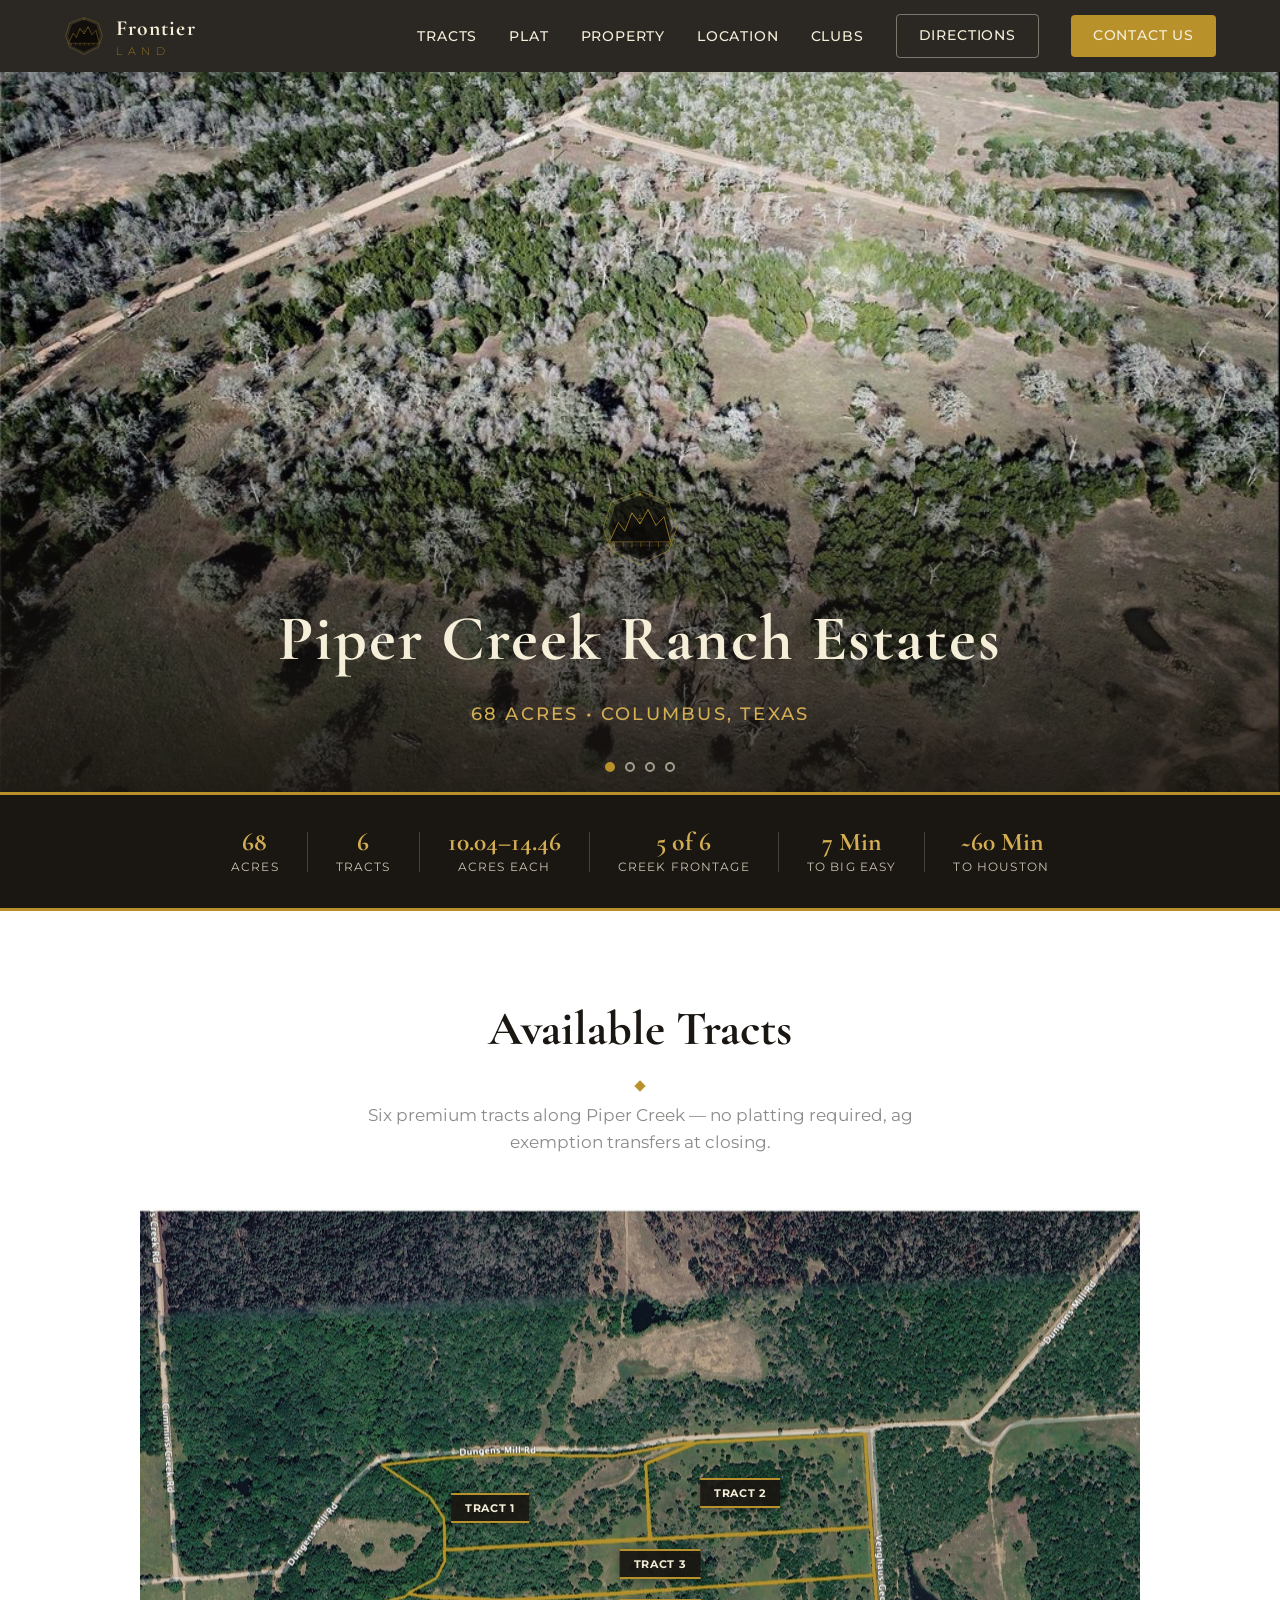
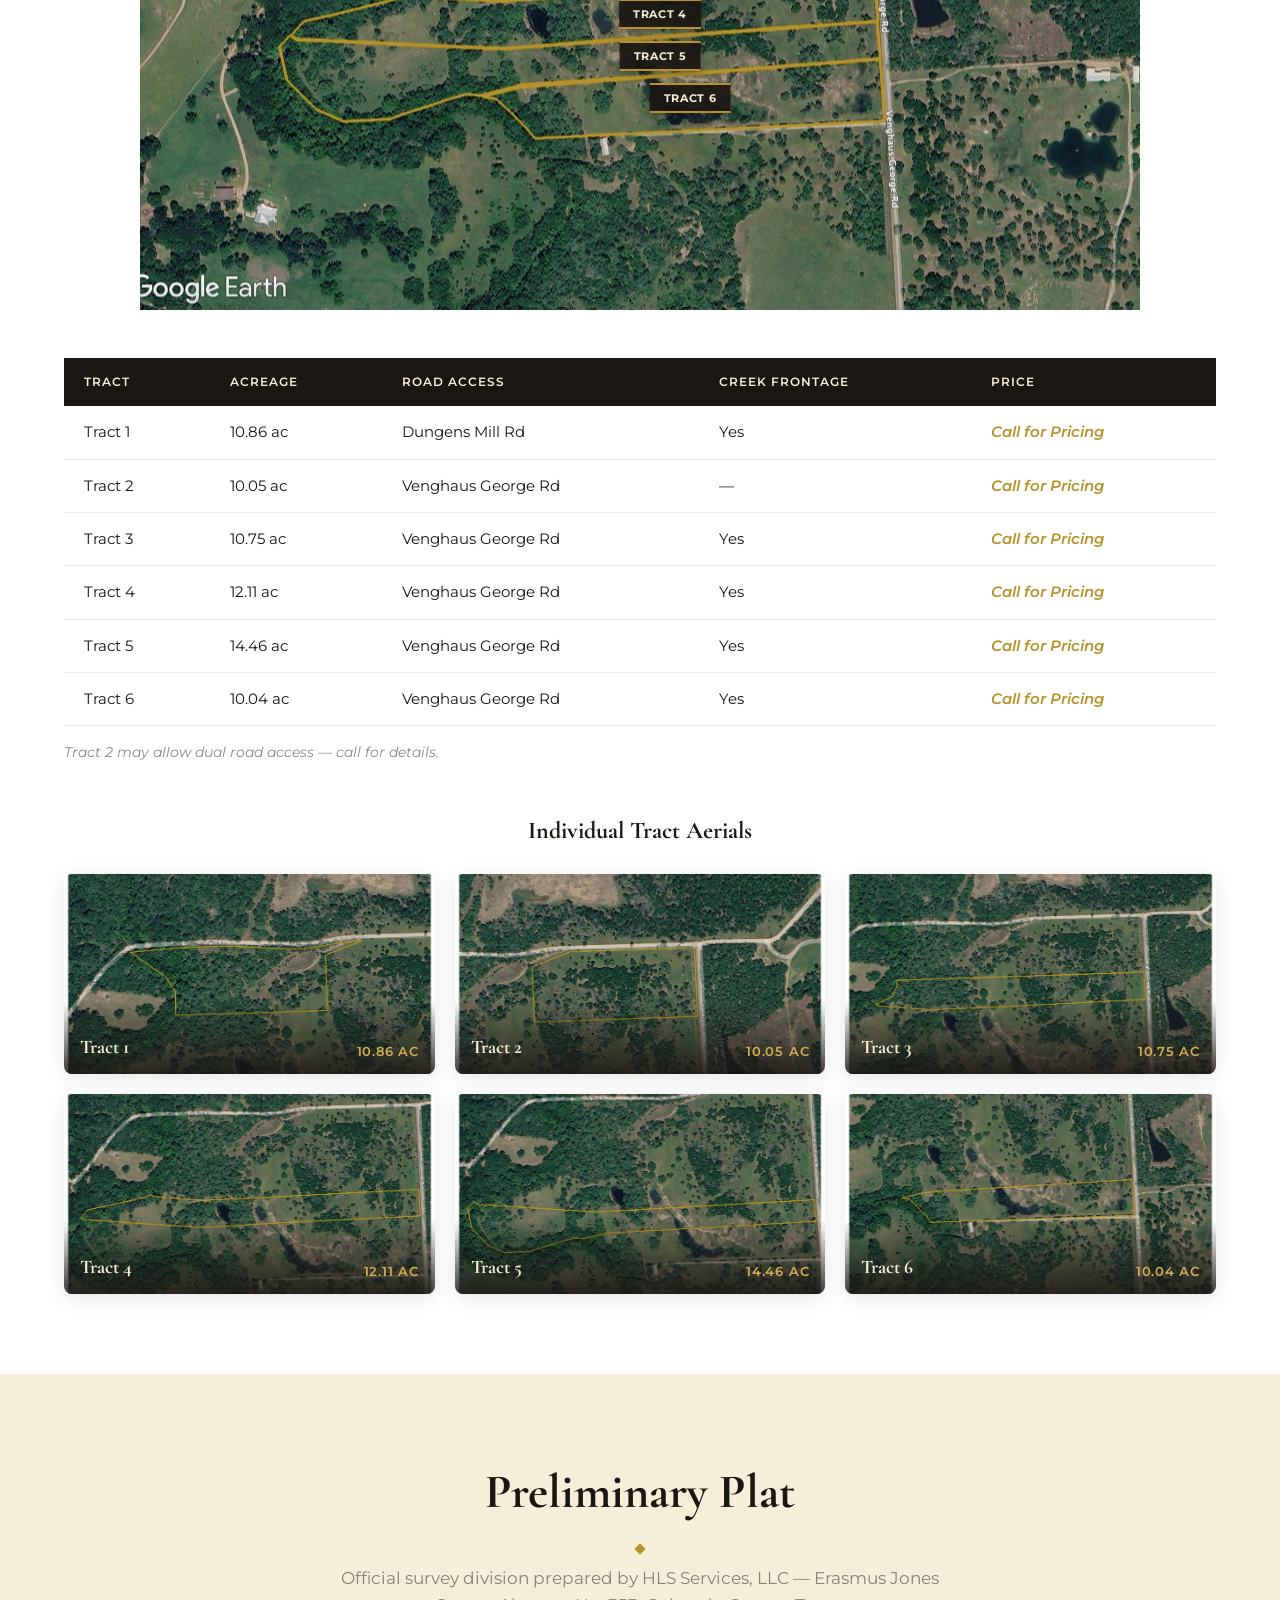
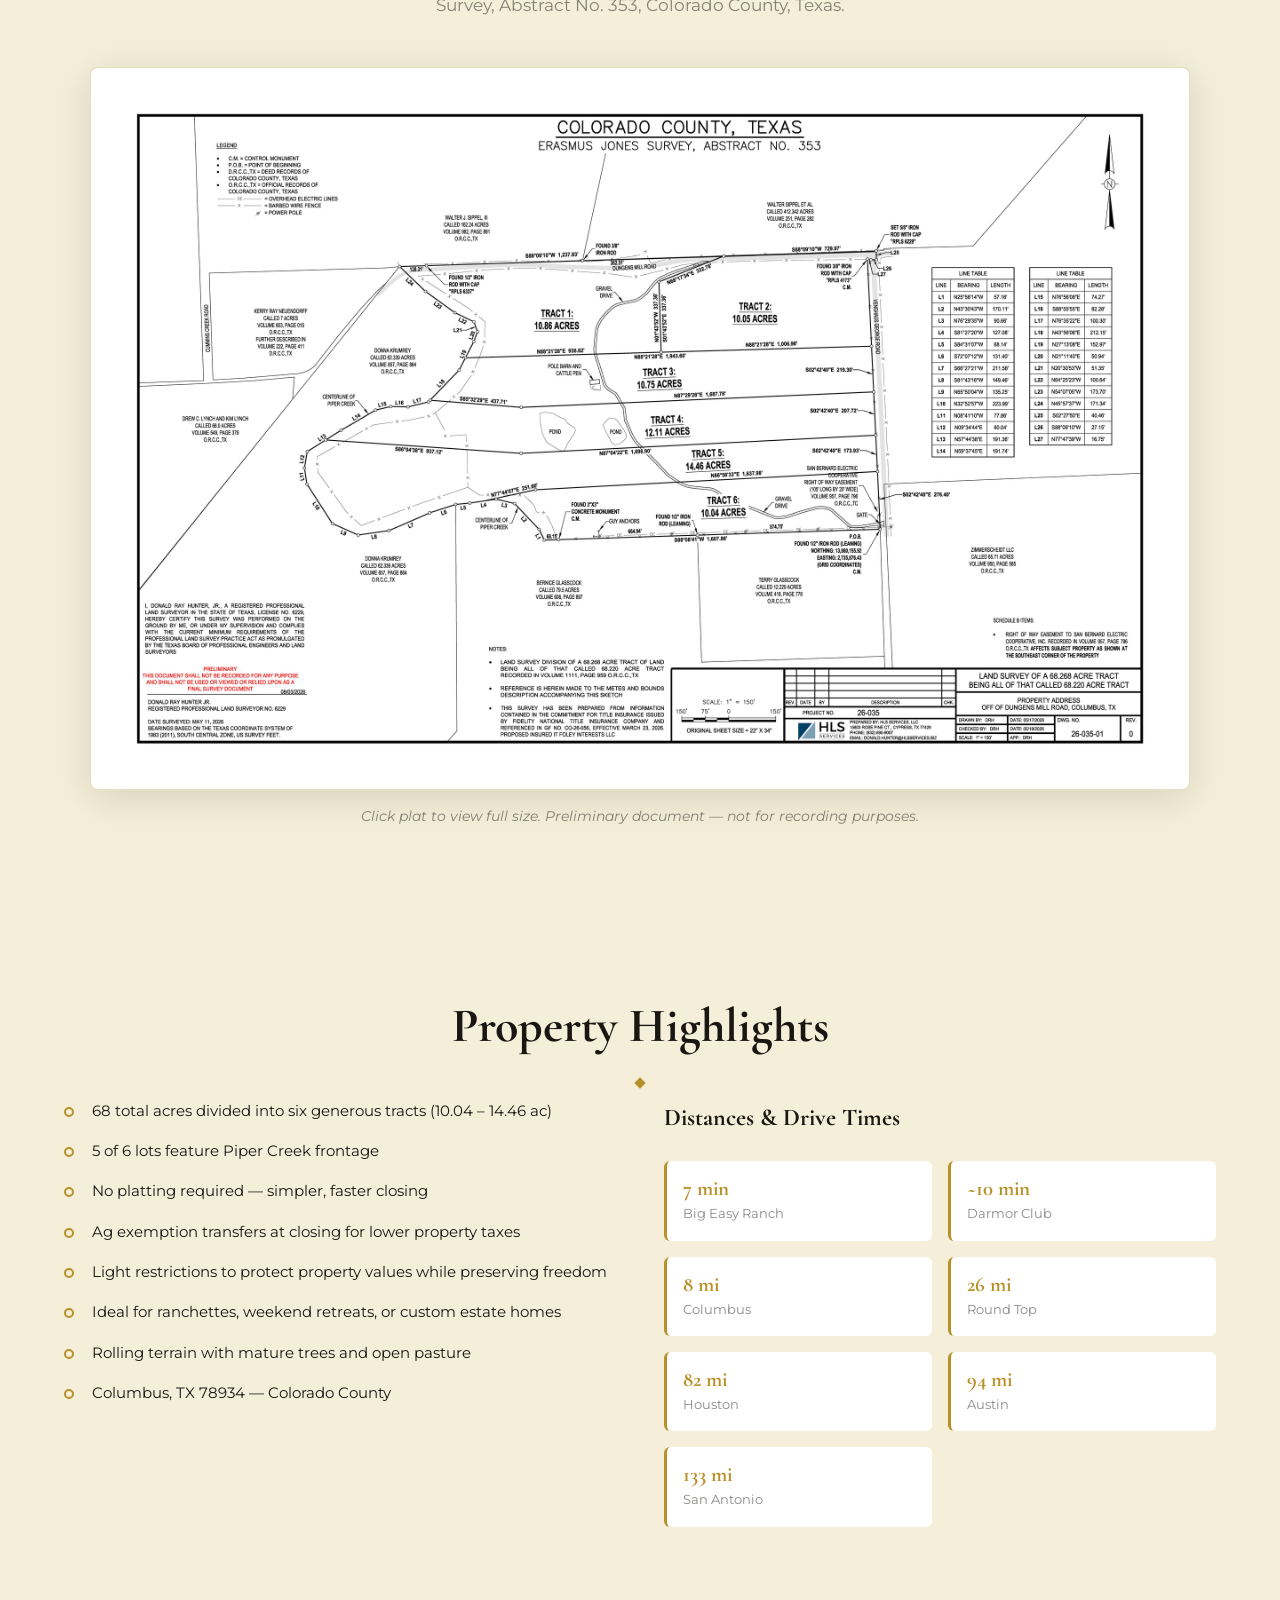
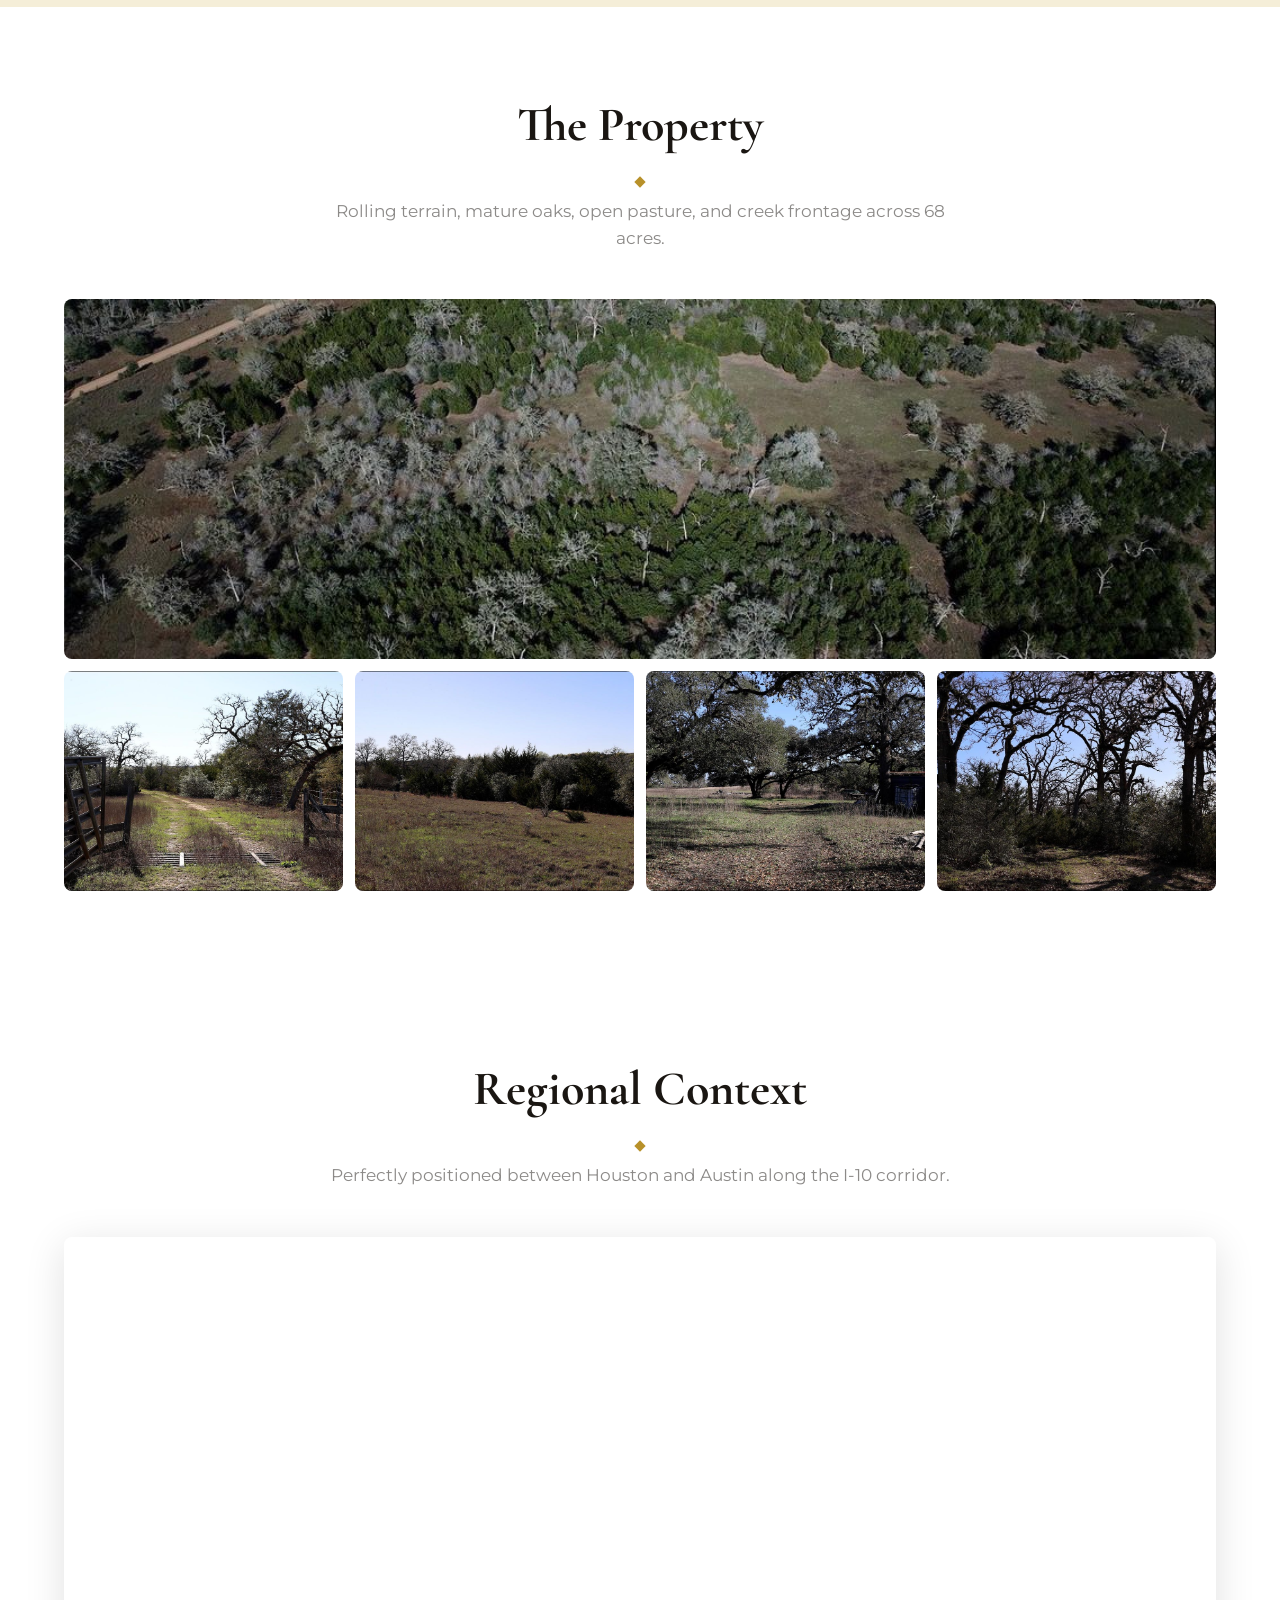
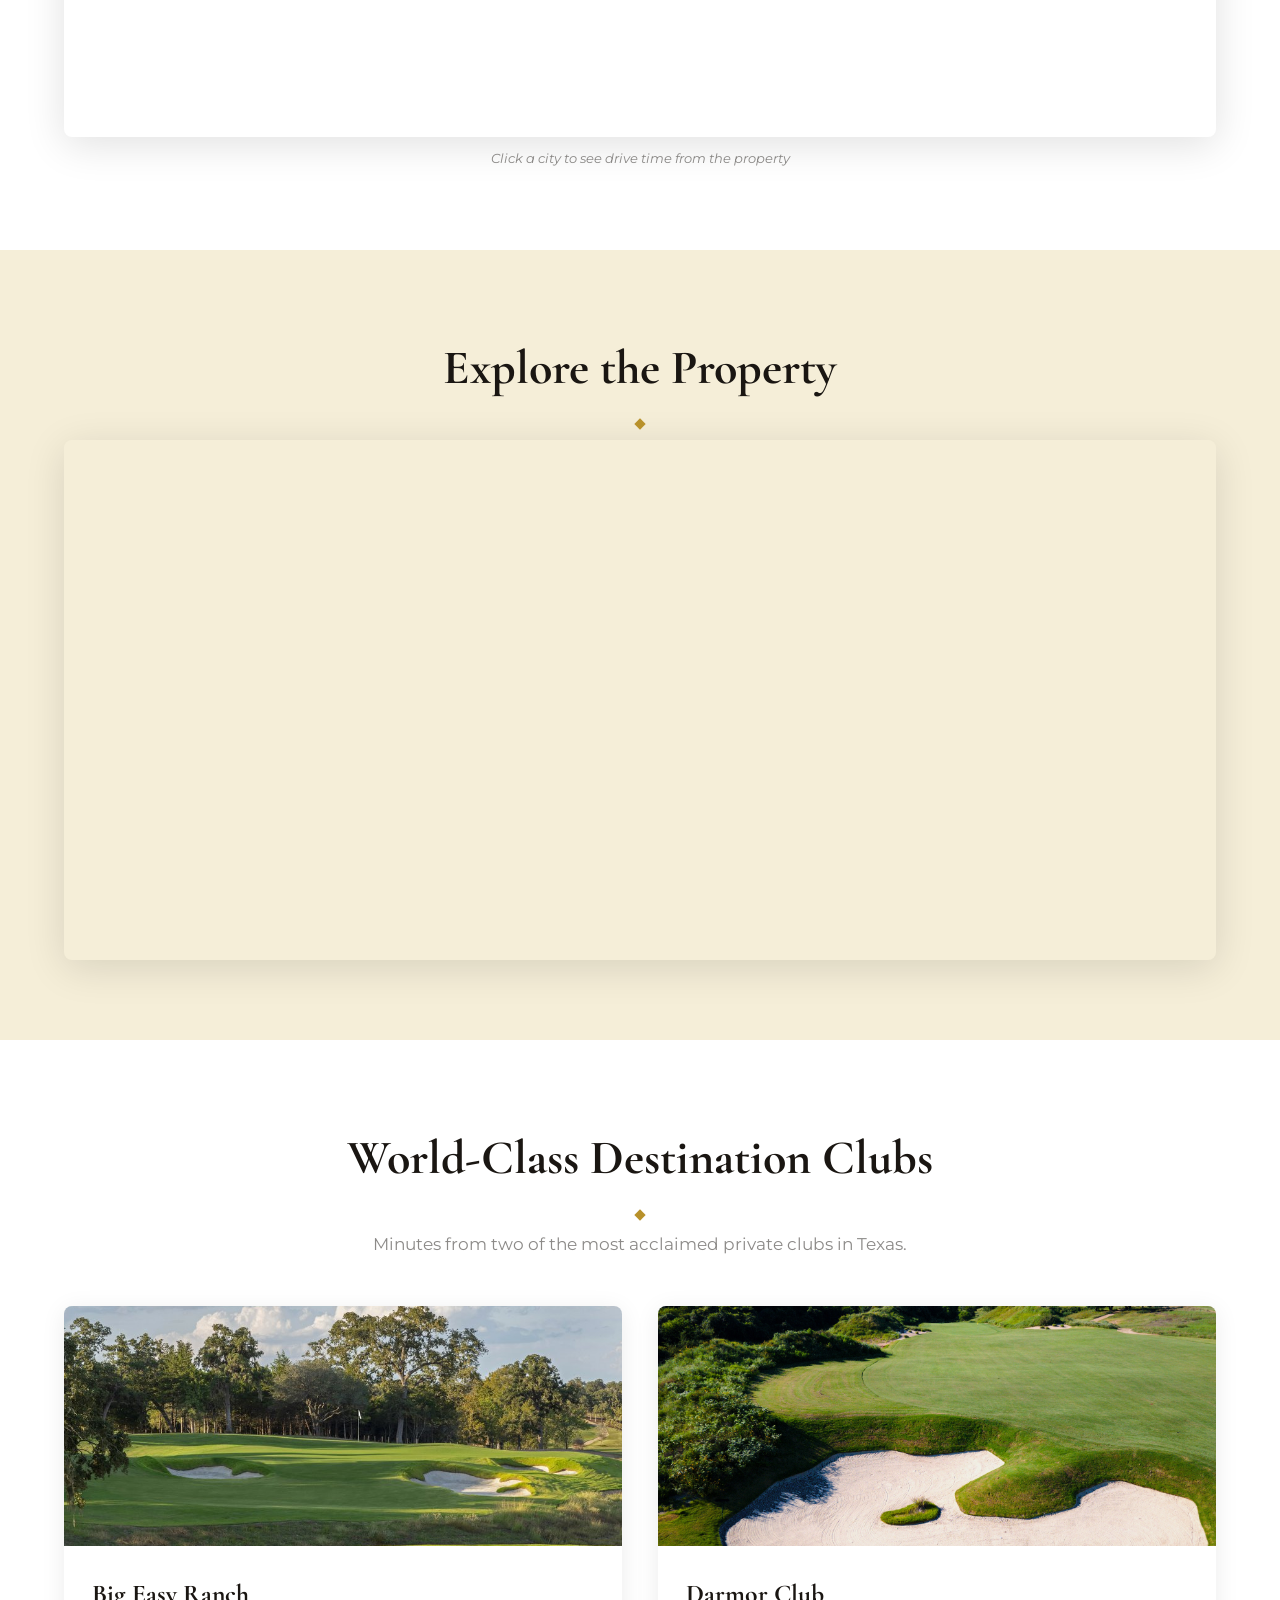
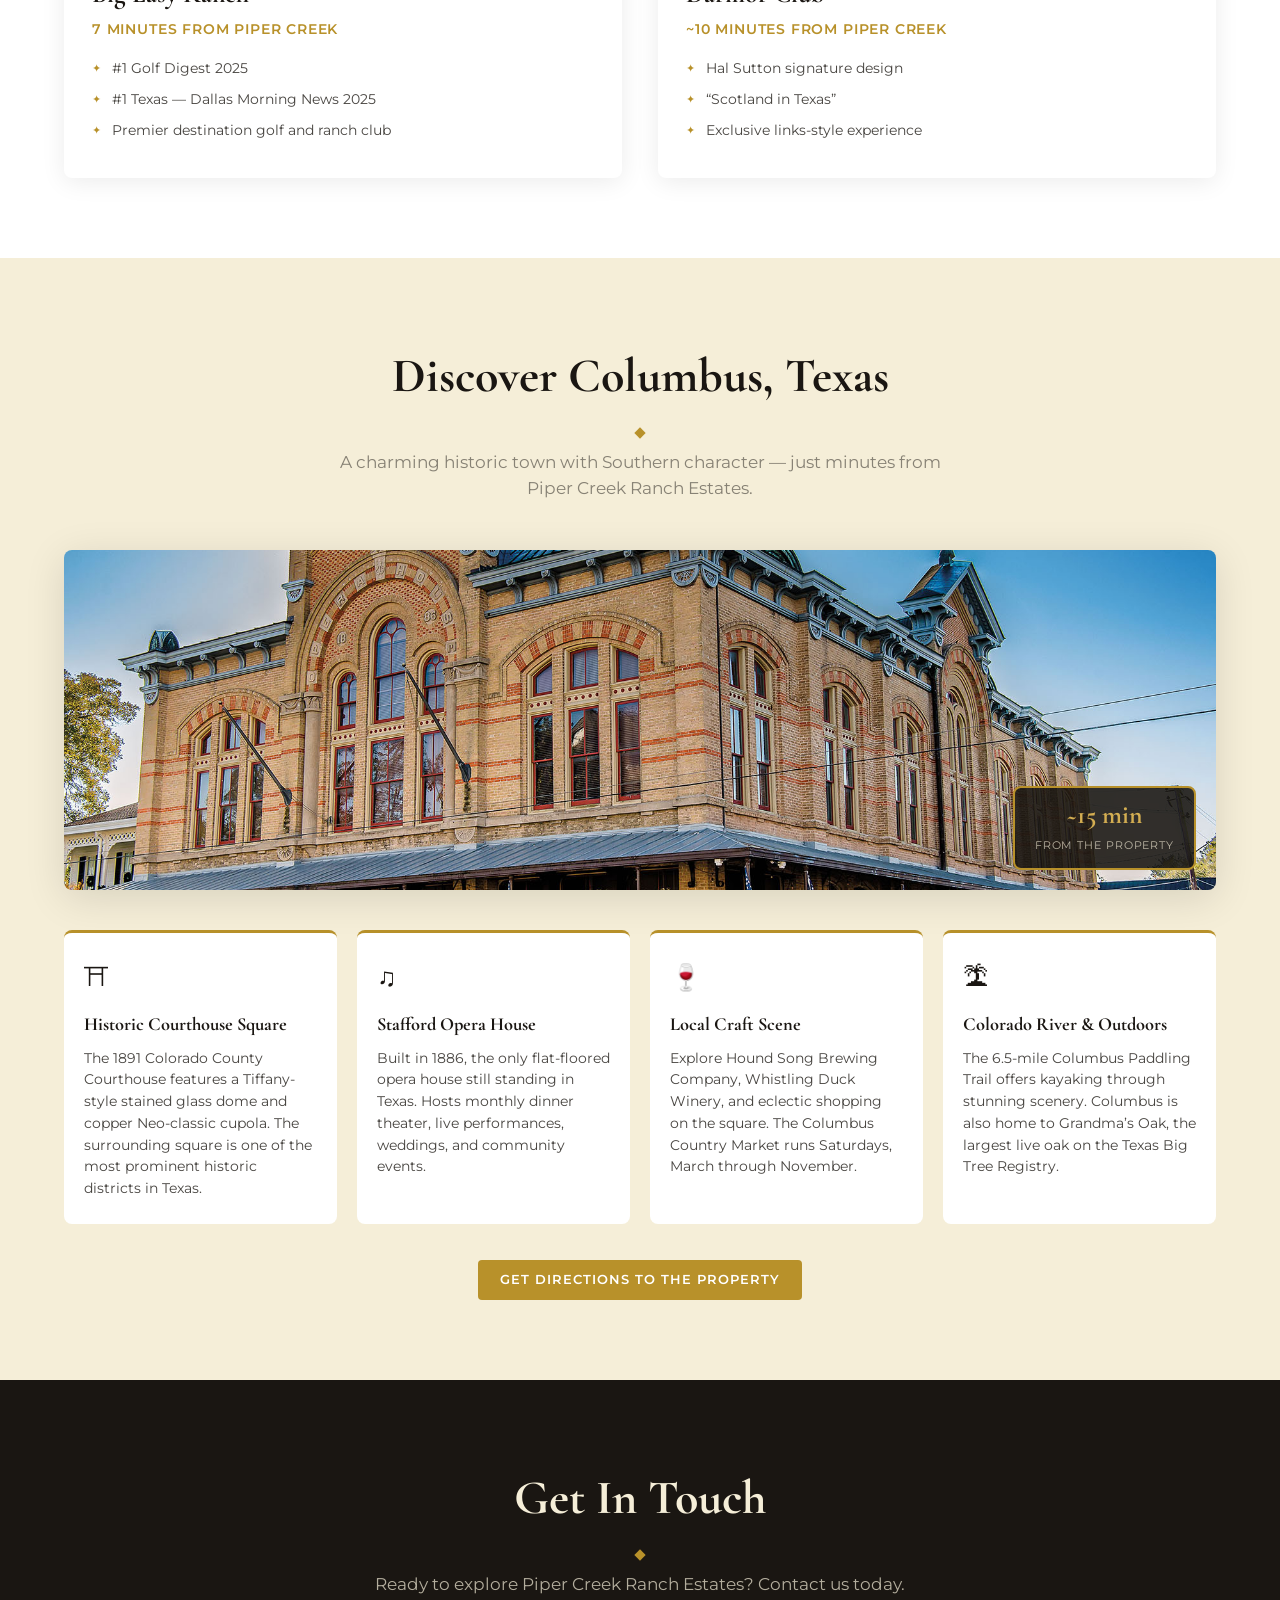
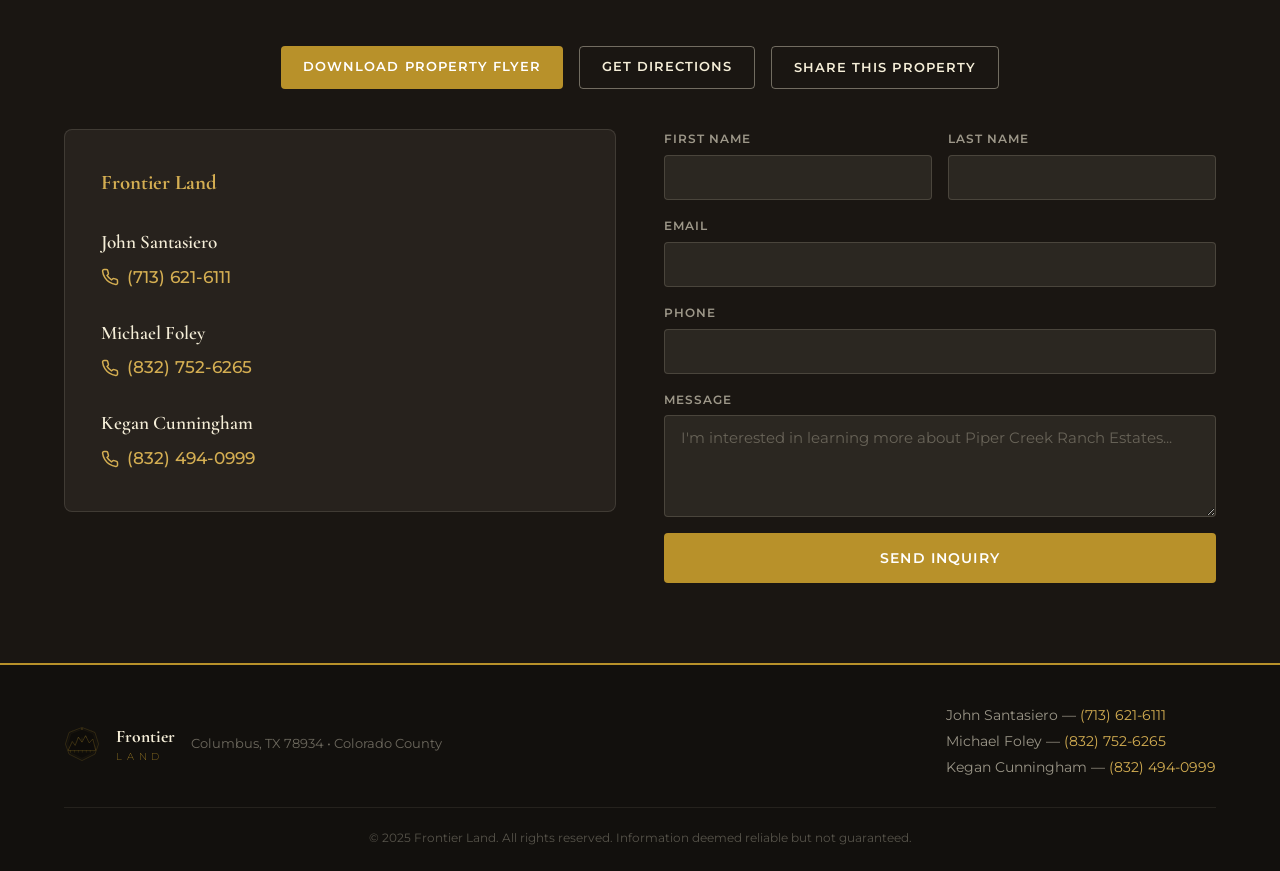
==== commit df36cdda: "Update overview aerial with combined survey outlines, brand gold color Replaces lot-plan-aerial.jpg " ====
--- a/index.html
+++ b/index.html
@@ -122,22 +122,22 @@
       <!-- Replace src with your lot plan aerial image -->
       <img src="lot-plan-aerial.jpg" alt="Lot plan aerial showing all six tracts" class="lots__aerial-img">
 
-      <button class="pin pin--lot pin--interactive" style="top:40%;left:40%" data-lot="1">
+      <button class="pin pin--lot pin--interactive" style="top:43%;left:35%" data-lot="1">
         <span class="pin__label pin__label--lot">Tract 1</span>
       </button>
-      <button class="pin pin--lot pin--interactive" style="top:38%;left:64%" data-lot="2">
+      <button class="pin pin--lot pin--interactive" style="top:41%;left:60%" data-lot="2">
         <span class="pin__label pin__label--lot">Tract 2</span>
       </button>
-      <button class="pin pin--lot pin--interactive" style="top:48%;left:50%" data-lot="3">
+      <button class="pin pin--lot pin--interactive" style="top:51%;left:52%" data-lot="3">
         <span class="pin__label pin__label--lot">Tract 3</span>
       </button>
-      <button class="pin pin--lot pin--interactive" style="top:56%;left:52%" data-lot="4">
+      <button class="pin pin--lot pin--interactive" style="top:58%;left:52%" data-lot="4">
         <span class="pin__label pin__label--lot">Tract 4</span>
       </button>
-      <button class="pin pin--lot pin--interactive" style="top:61%;left:52%" data-lot="5">
+      <button class="pin pin--lot pin--interactive" style="top:64%;left:52%" data-lot="5">
         <span class="pin__label pin__label--lot">Tract 5</span>
       </button>
-      <button class="pin pin--lot pin--interactive" style="top:67%;left:57%" data-lot="6">
+      <button class="pin pin--lot pin--interactive" style="top:70%;left:55%" data-lot="6">
         <span class="pin__label pin__label--lot">Tract 6</span>
       </button>
 
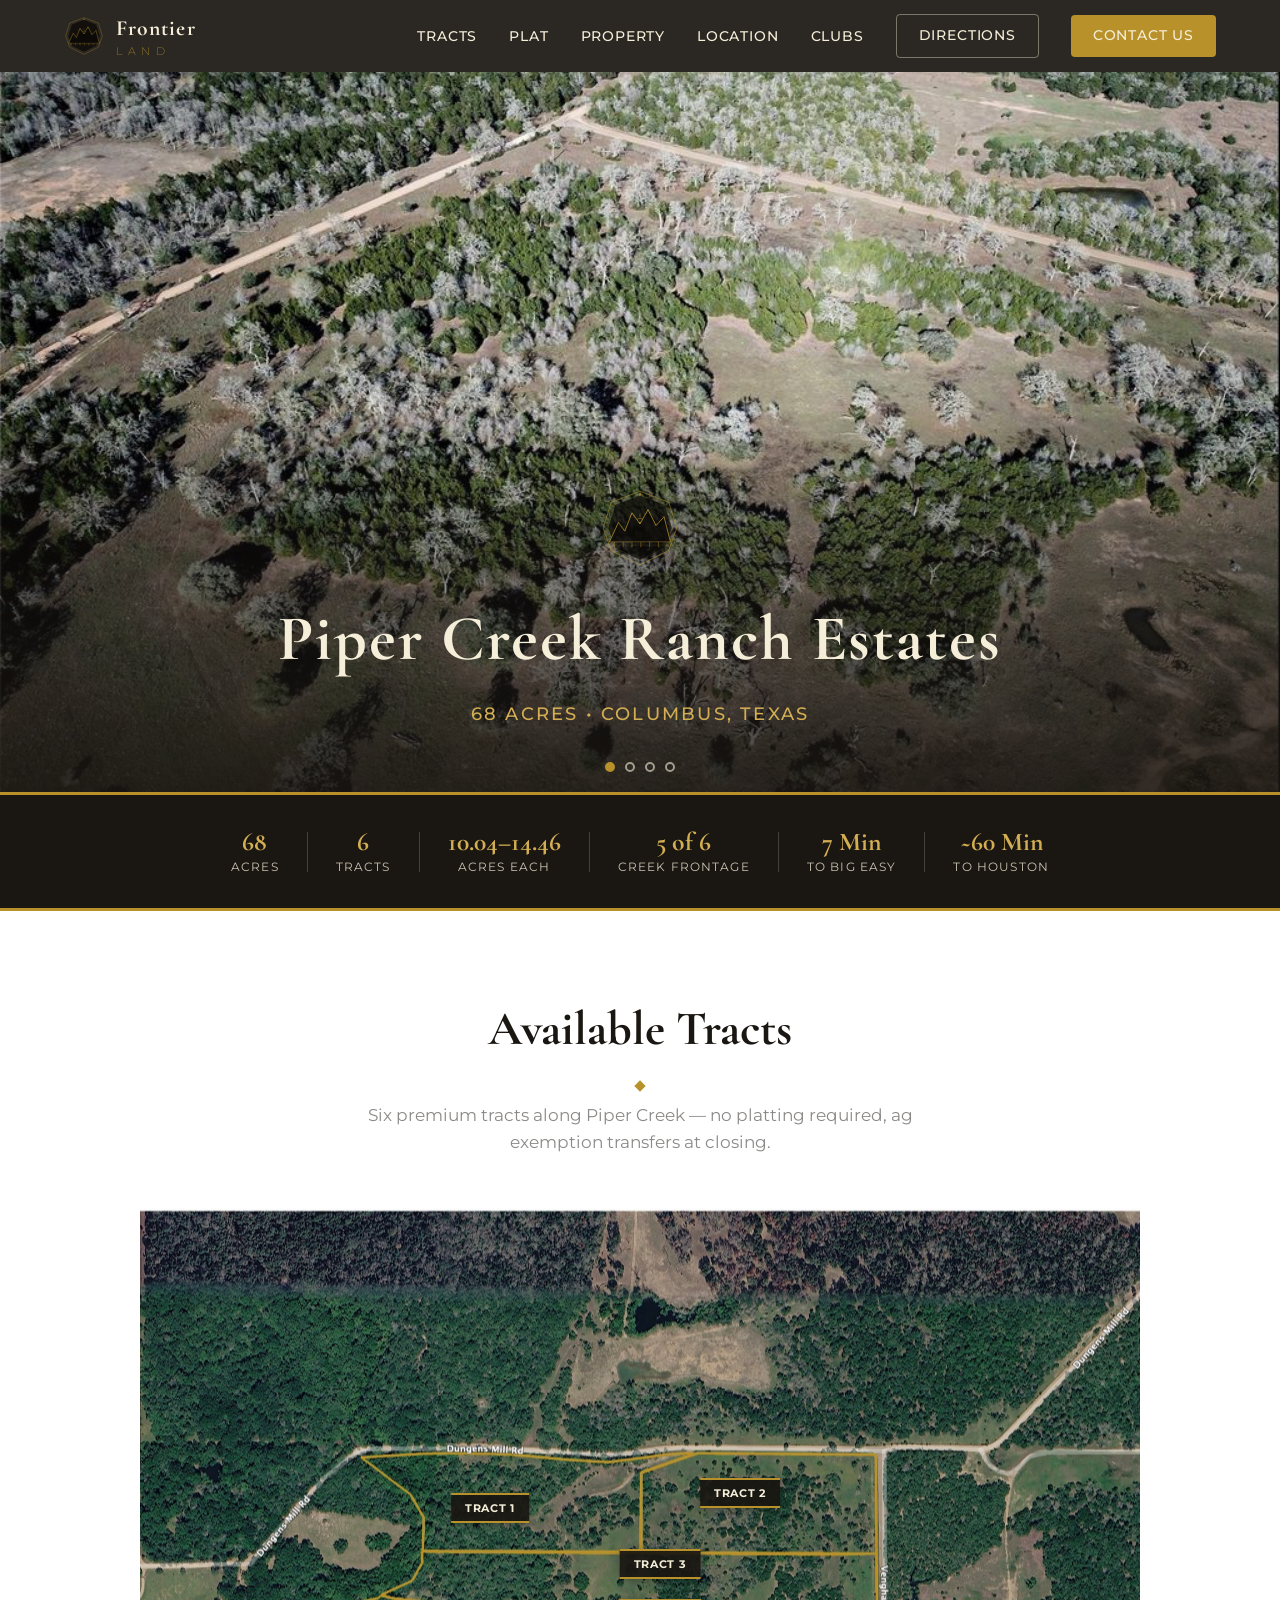
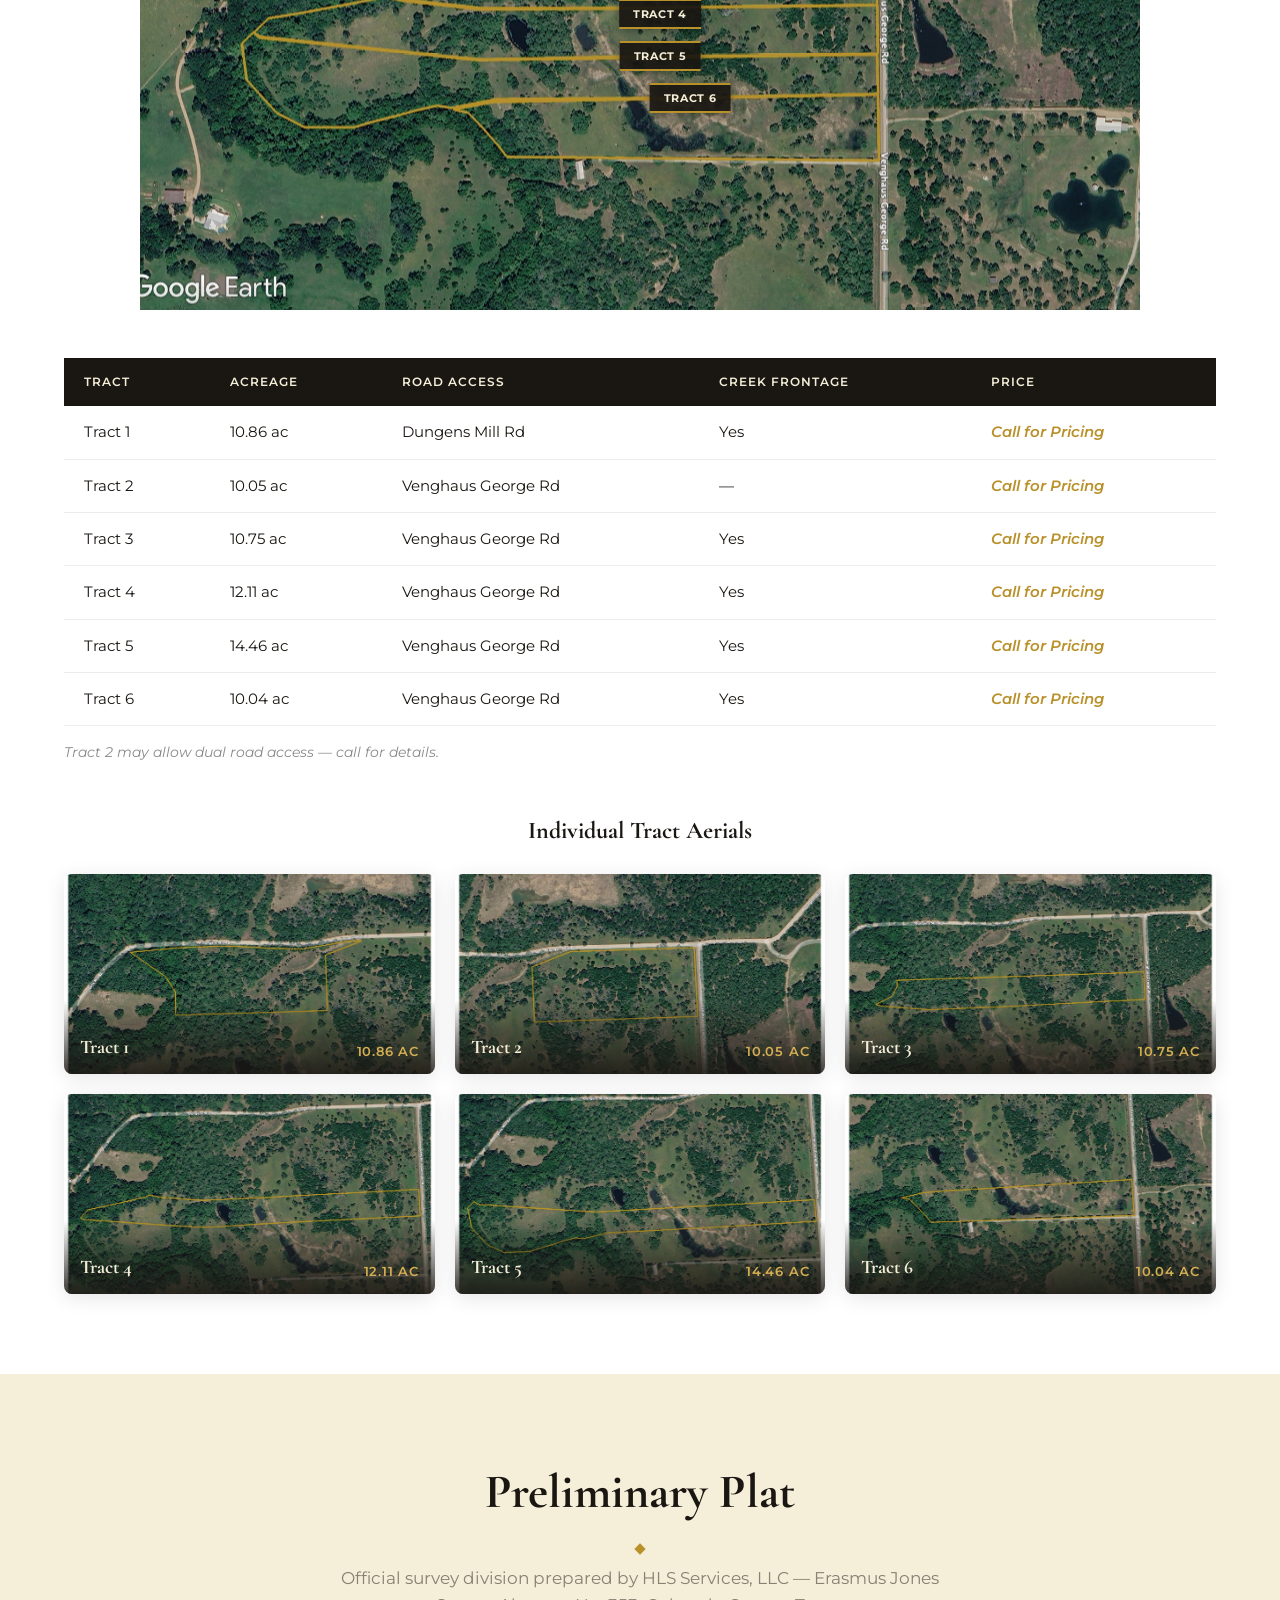
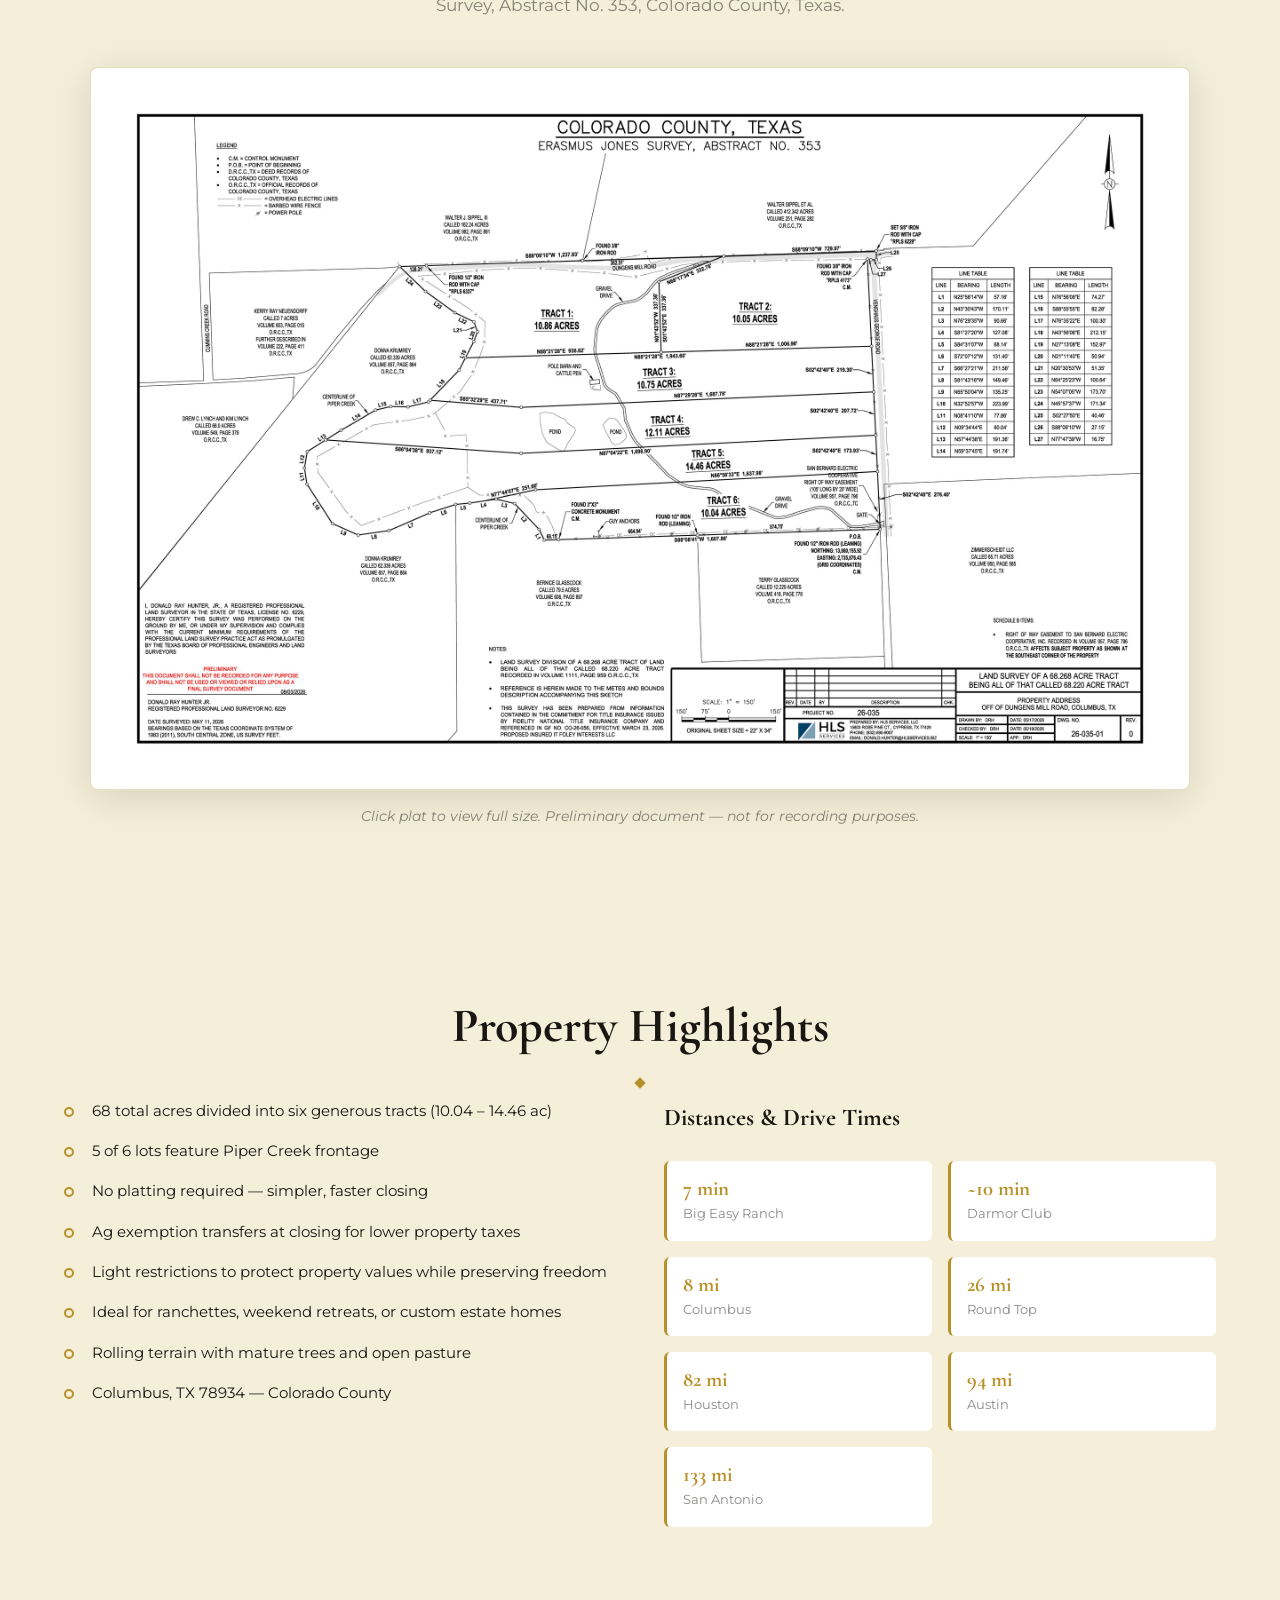
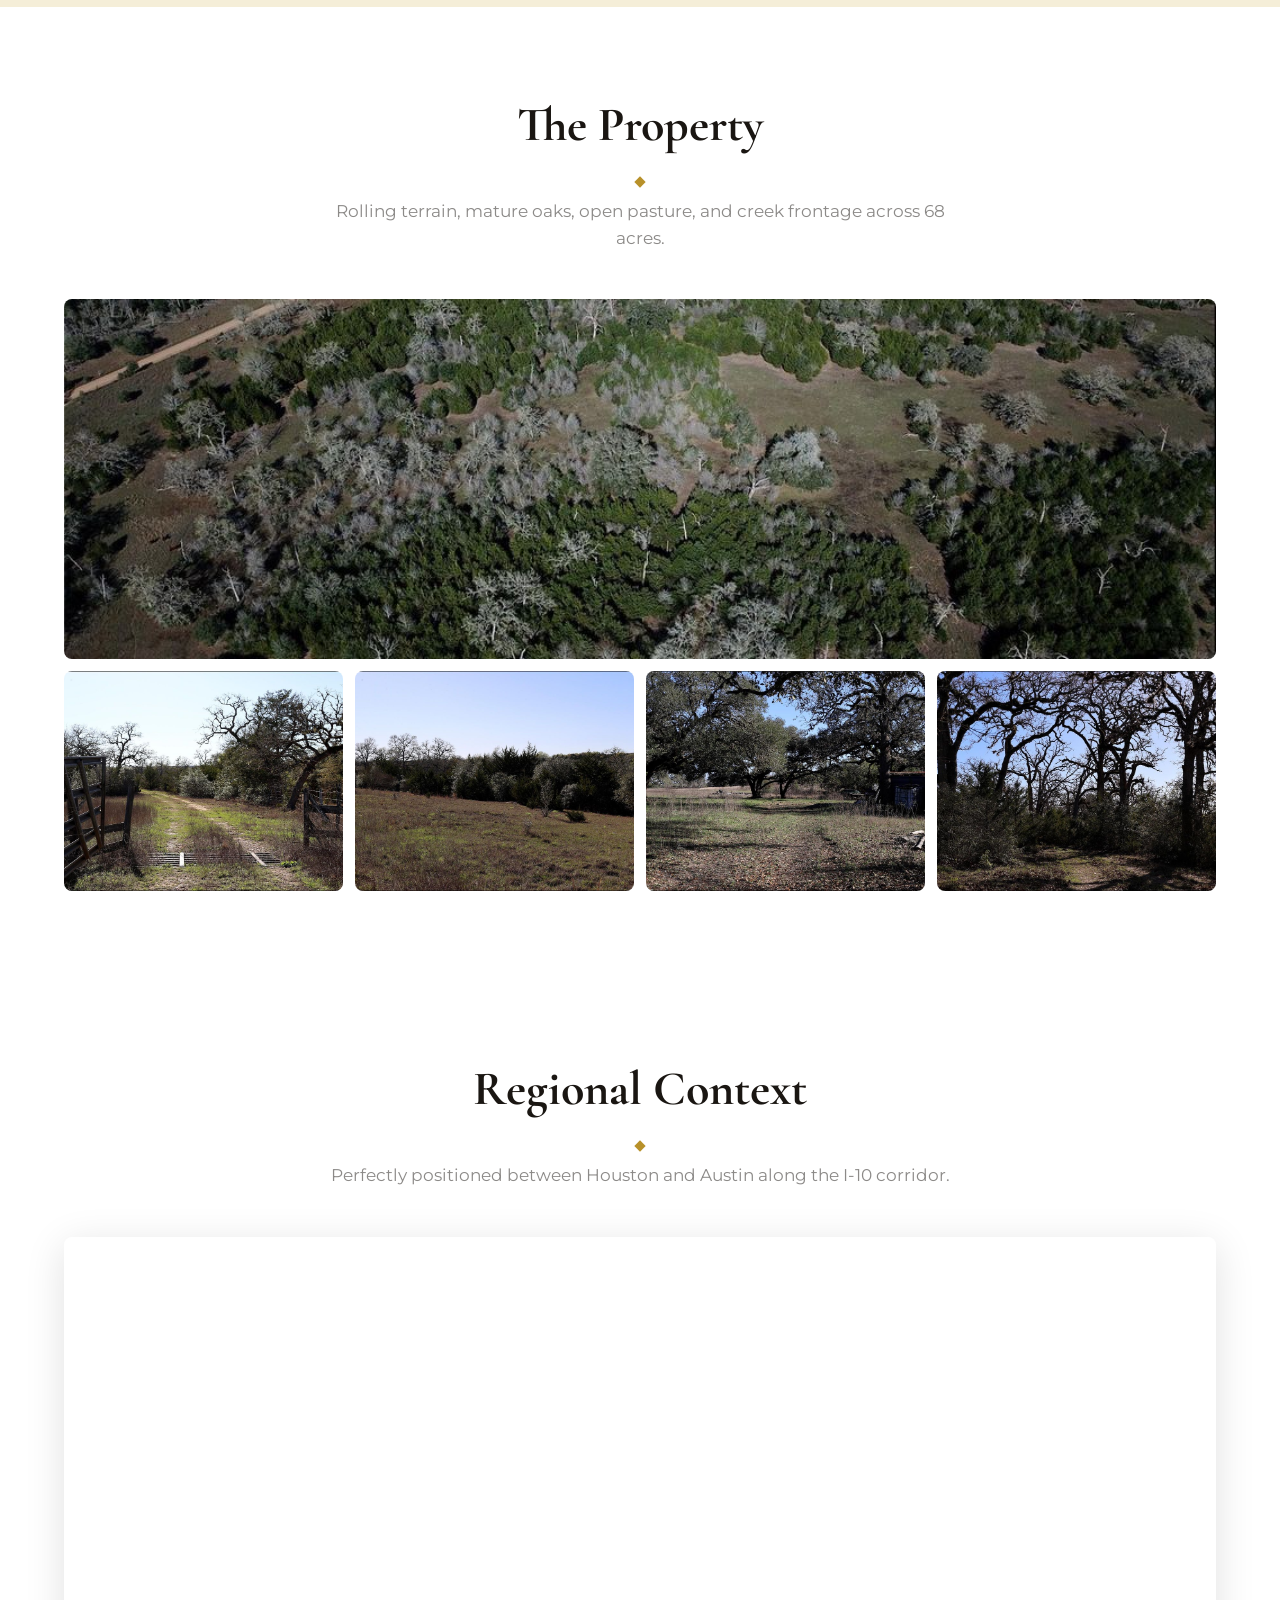
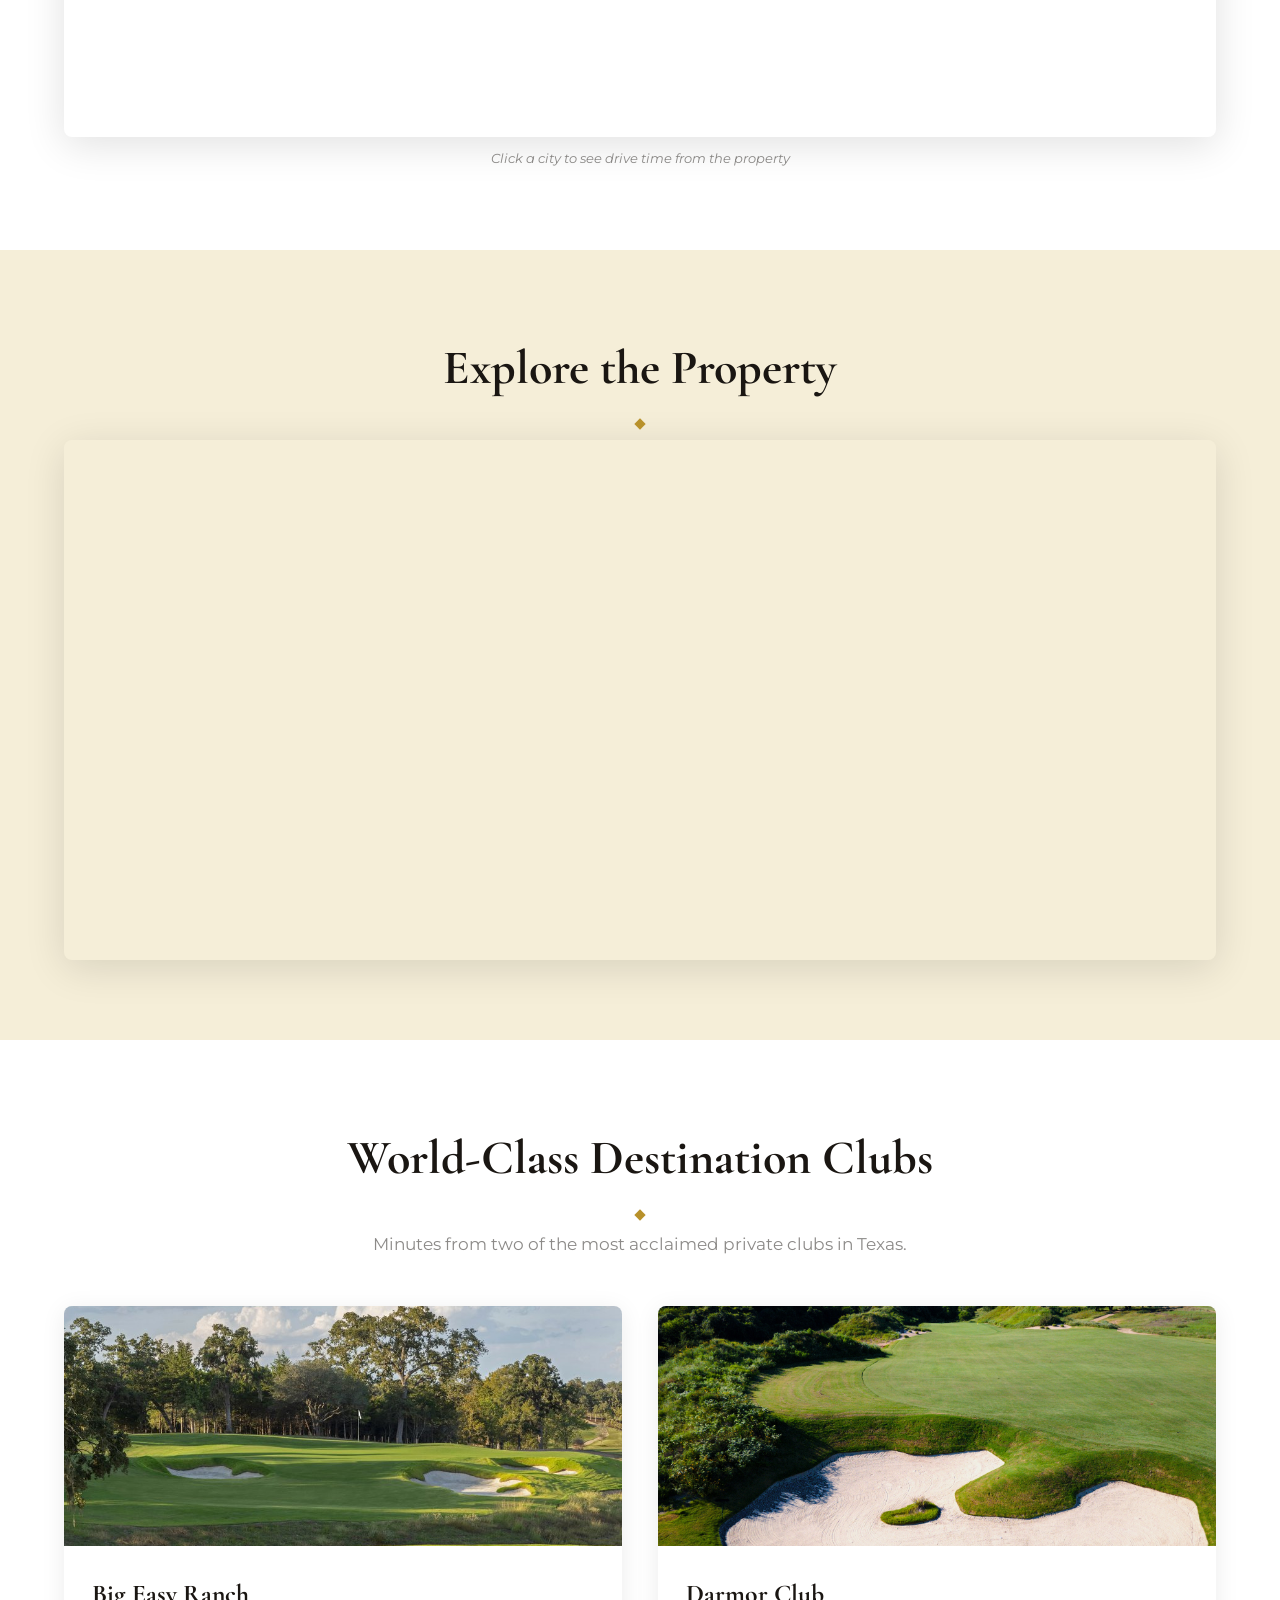
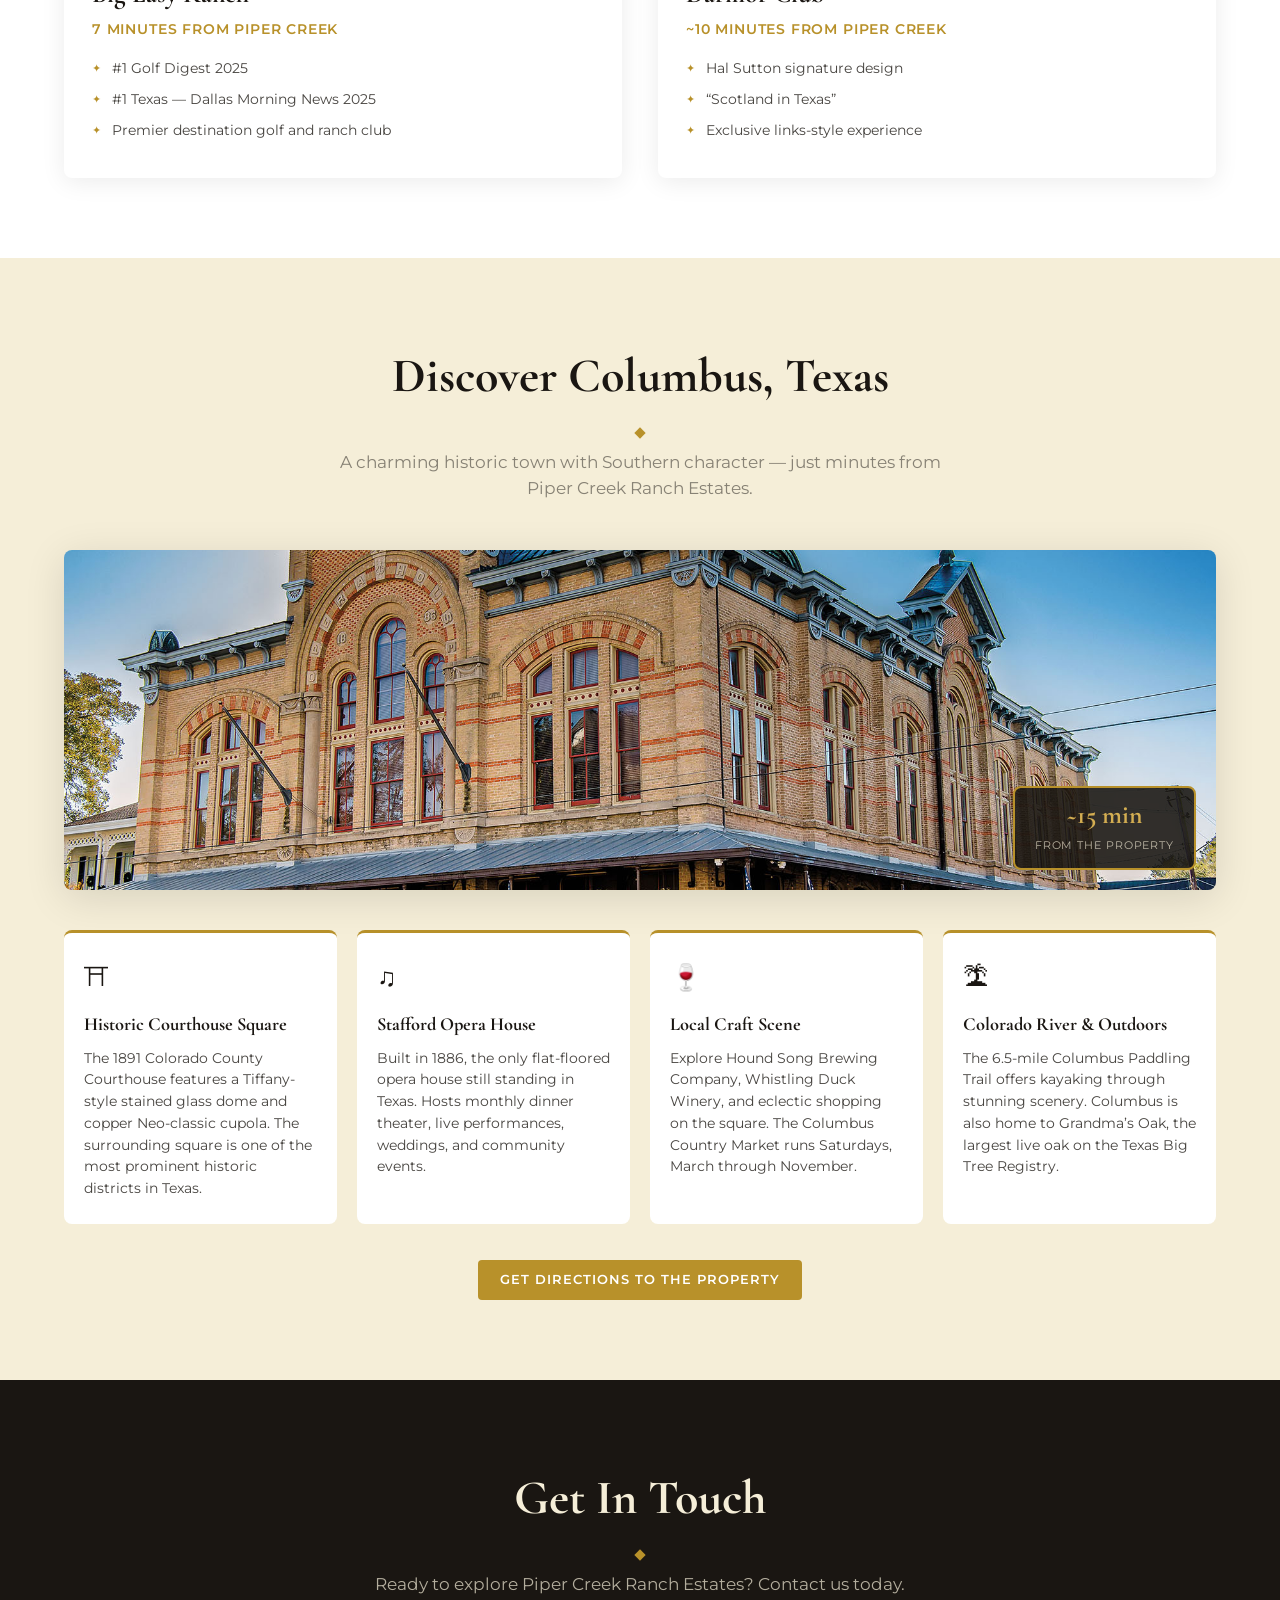
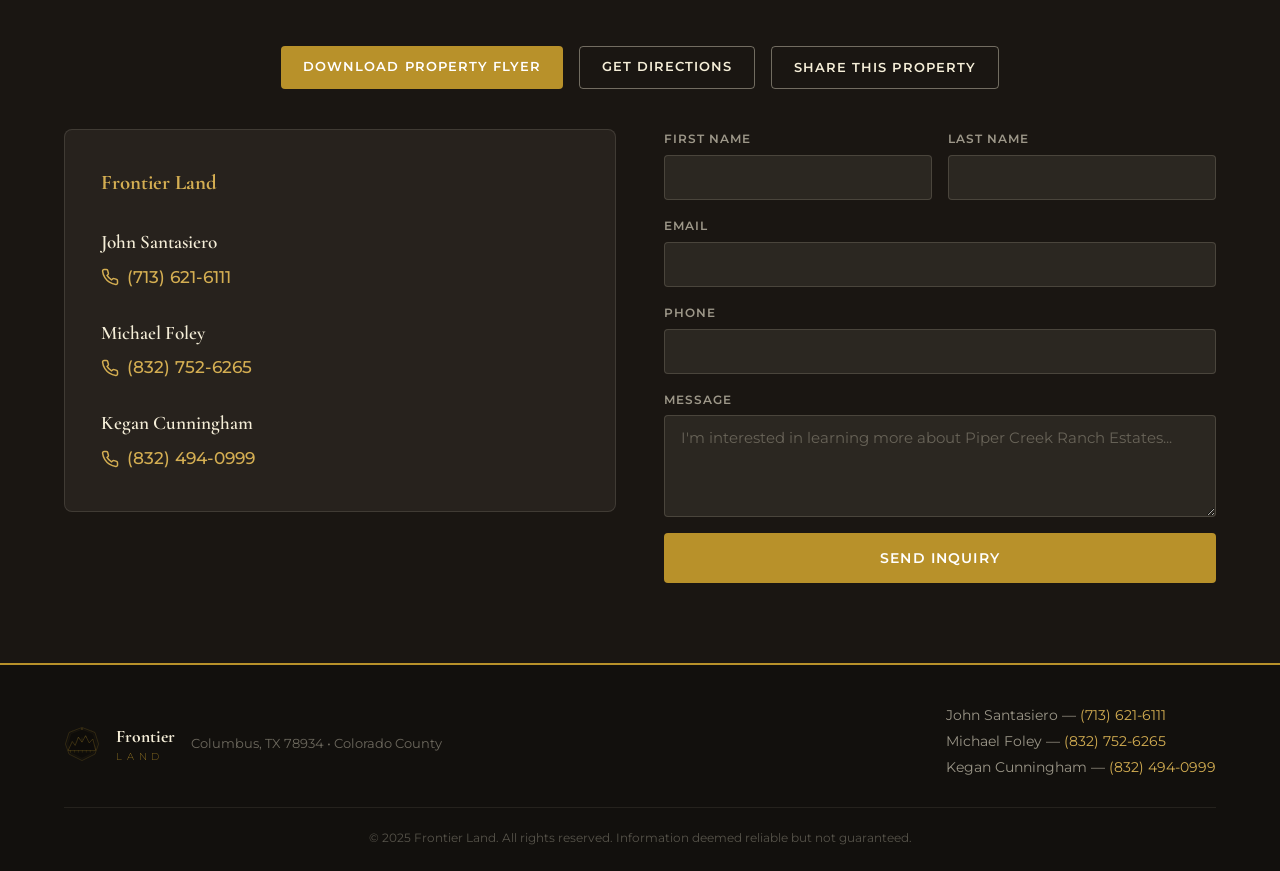
==== commit b1bc87c9: "Rename overview aerial to bust browser cache Some browsers were serving a stale cached copy of lot-p" ====
--- a/index.html
+++ b/index.html
@@ -120,7 +120,7 @@
 
     <div class="lots__aerial-wrap">
       <!-- Replace src with your lot plan aerial image -->
-      <img src="lot-plan-aerial.jpg" alt="Lot plan aerial showing all six tracts" class="lots__aerial-img">
+      <img src="lot-plan-aerial-v2.jpg" alt="Lot plan aerial showing all six tracts" class="lots__aerial-img">
 
       <button class="pin pin--lot pin--interactive" style="top:43%;left:35%" data-lot="1">
         <span class="pin__label pin__label--lot">Tract 1</span>
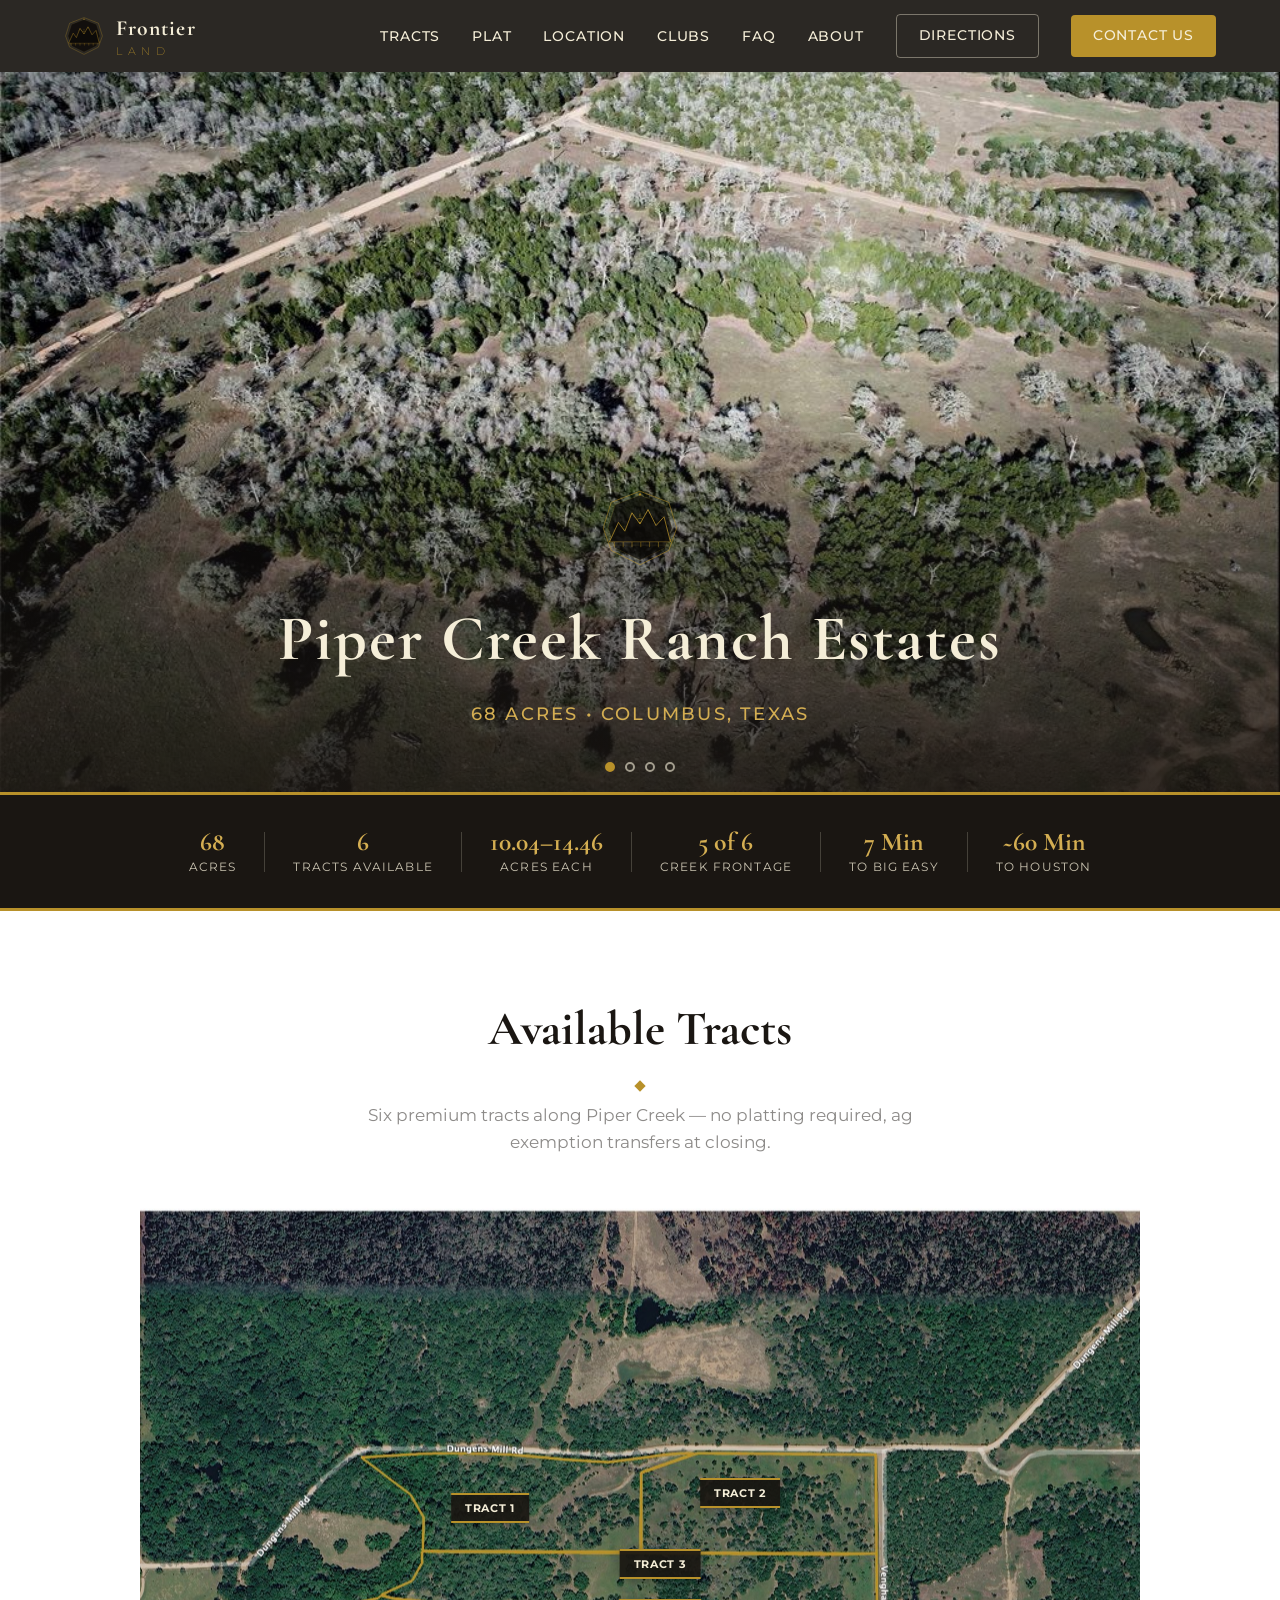
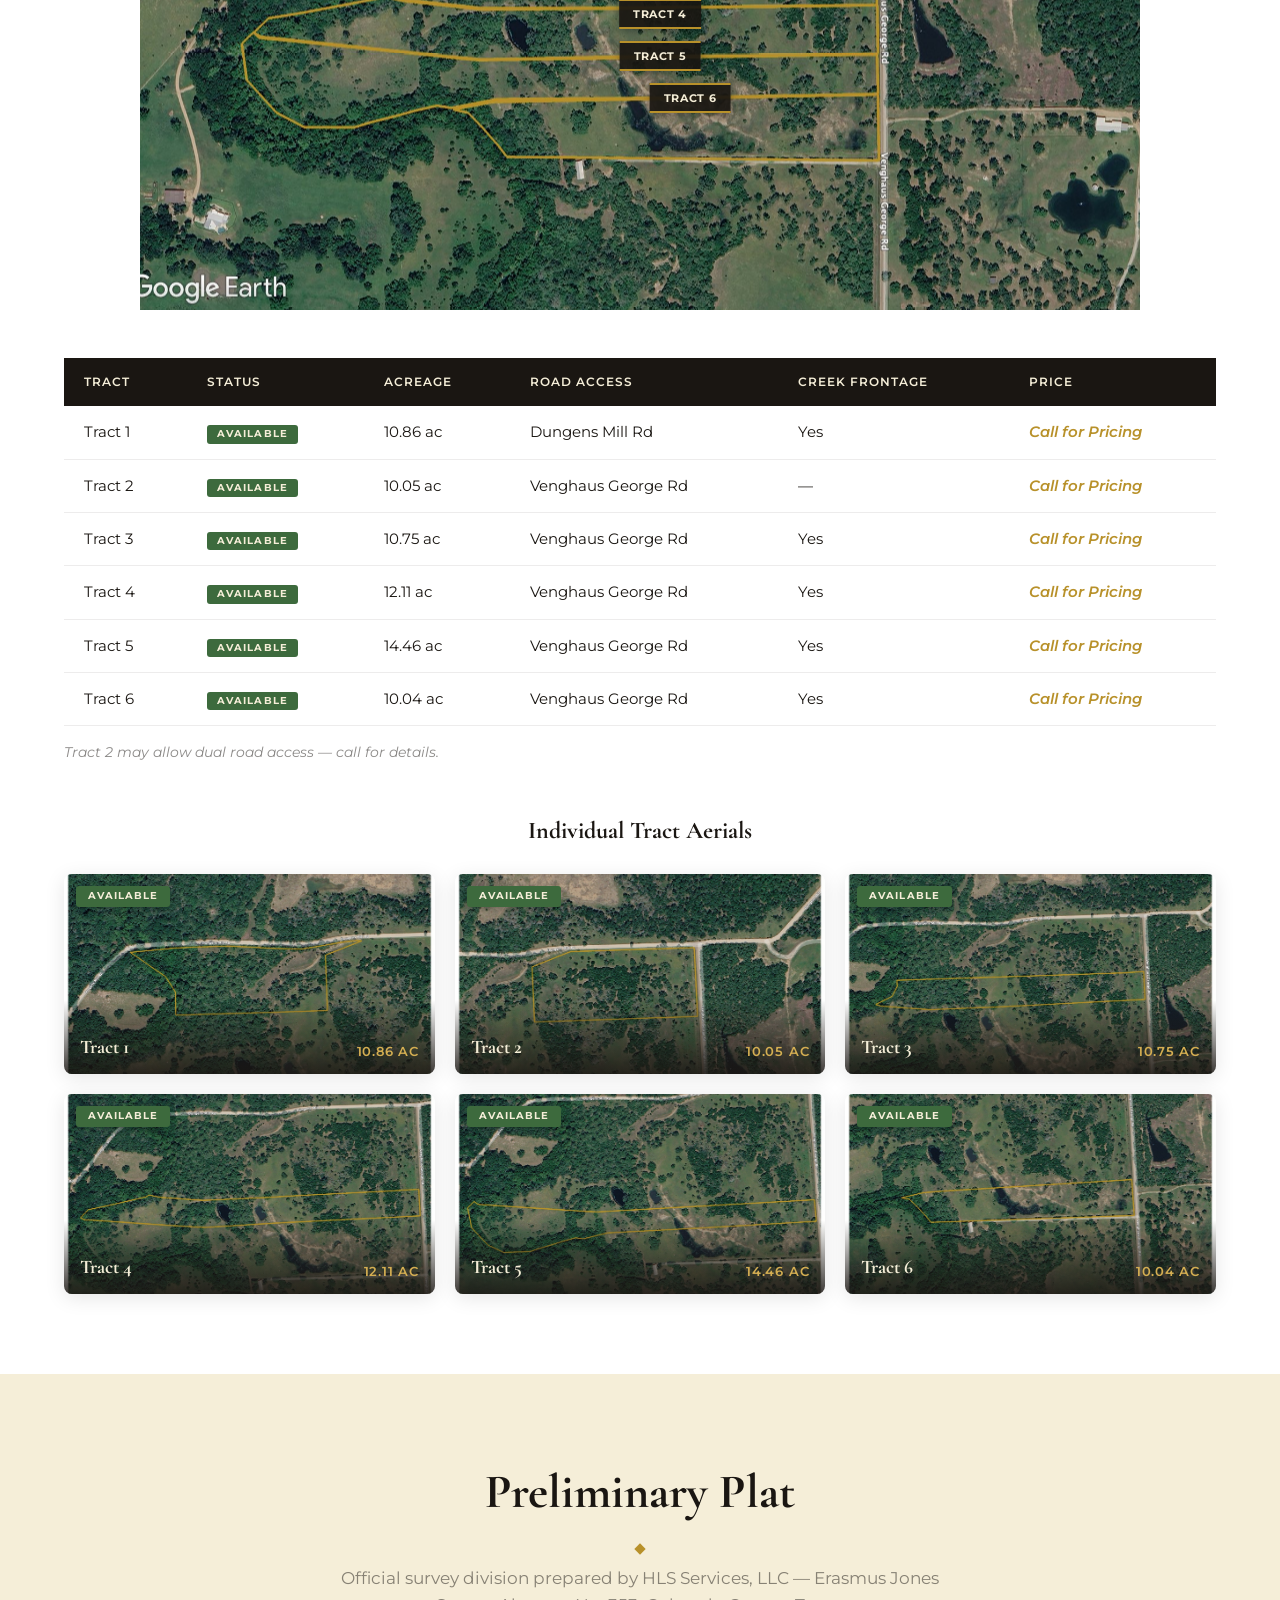
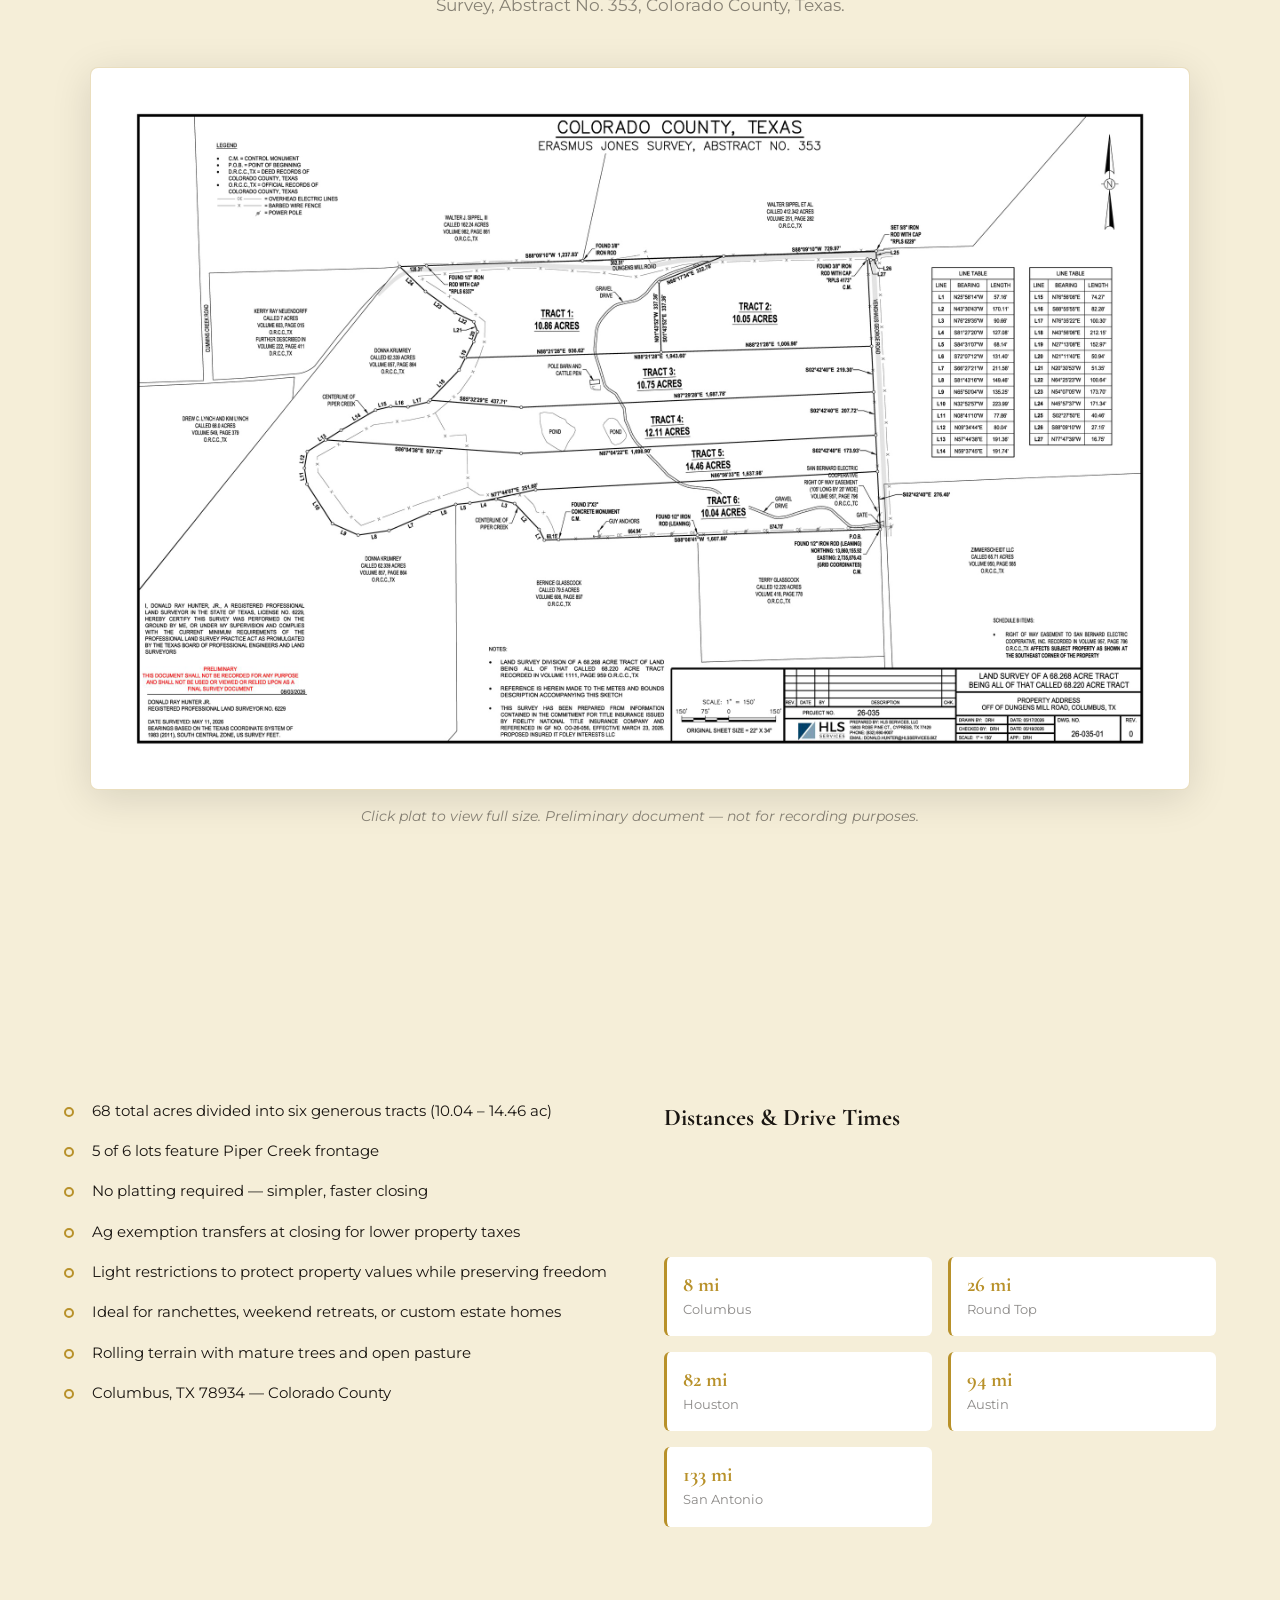
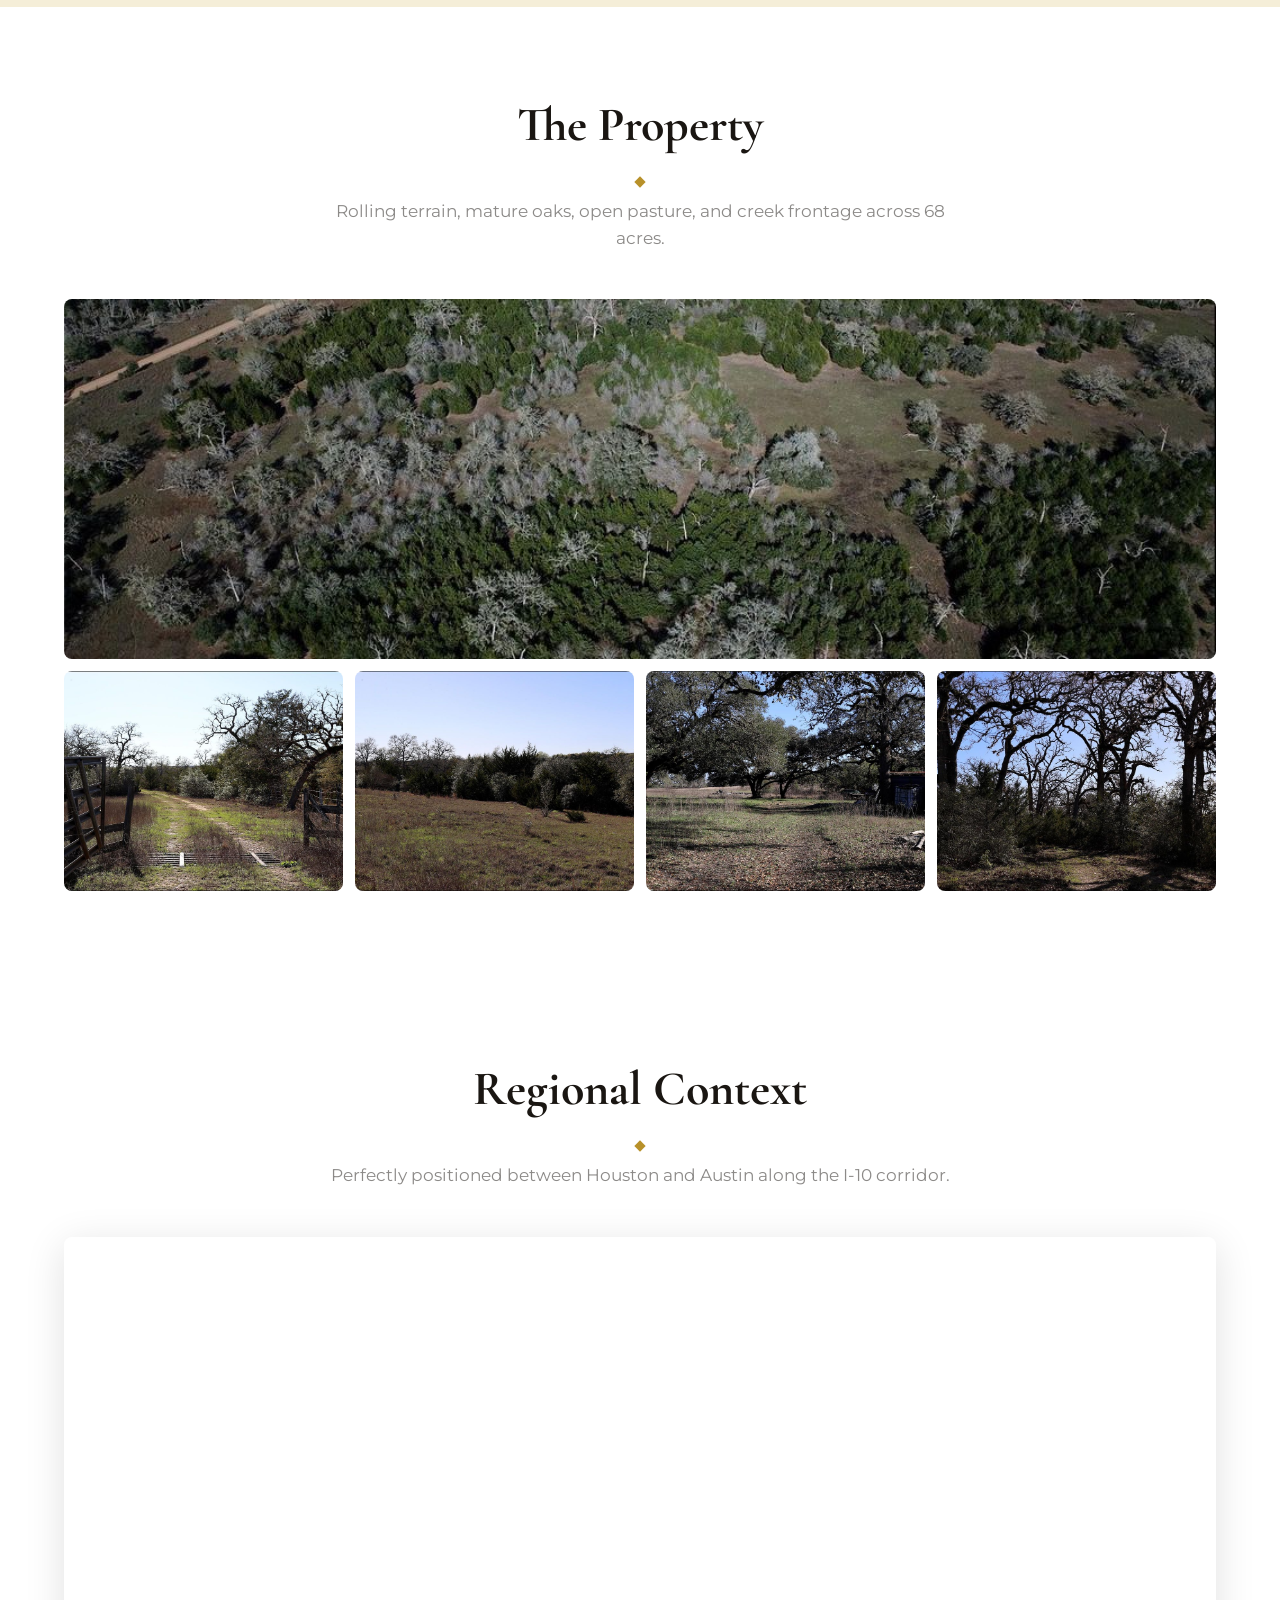
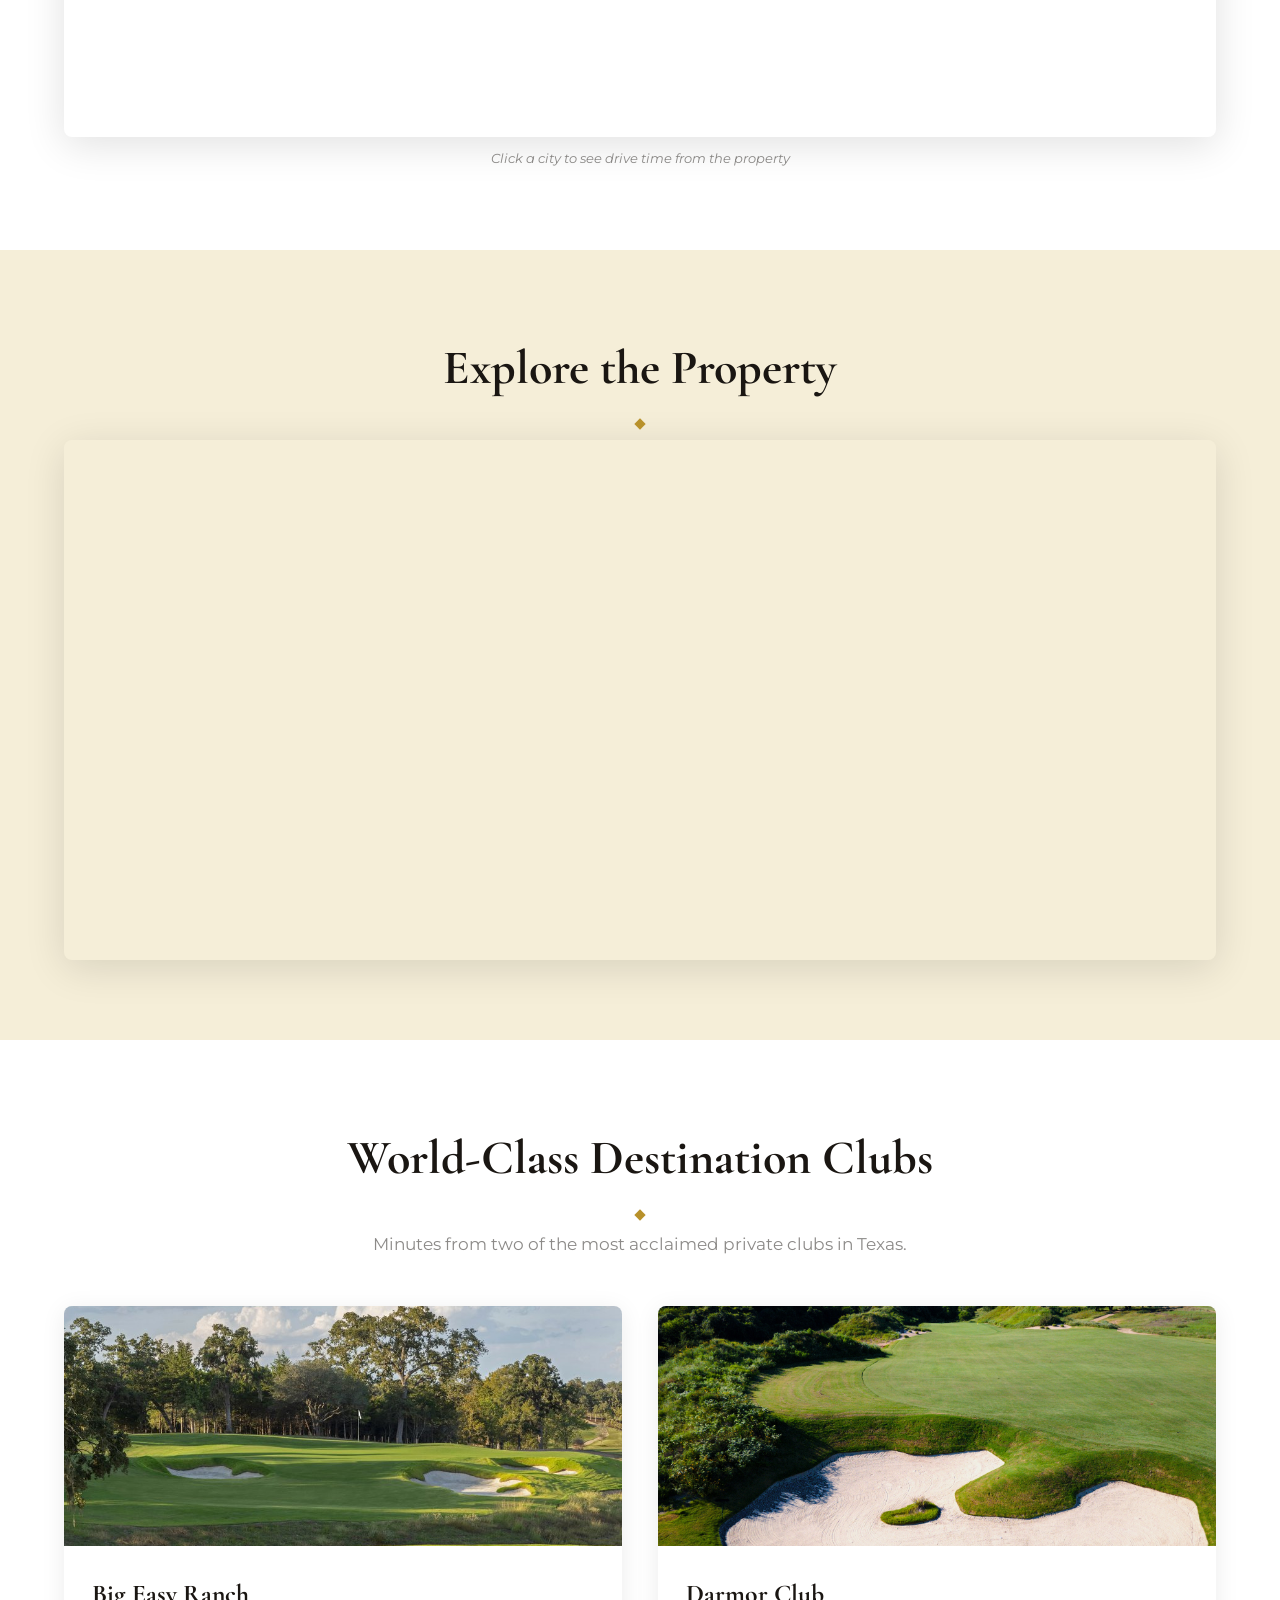
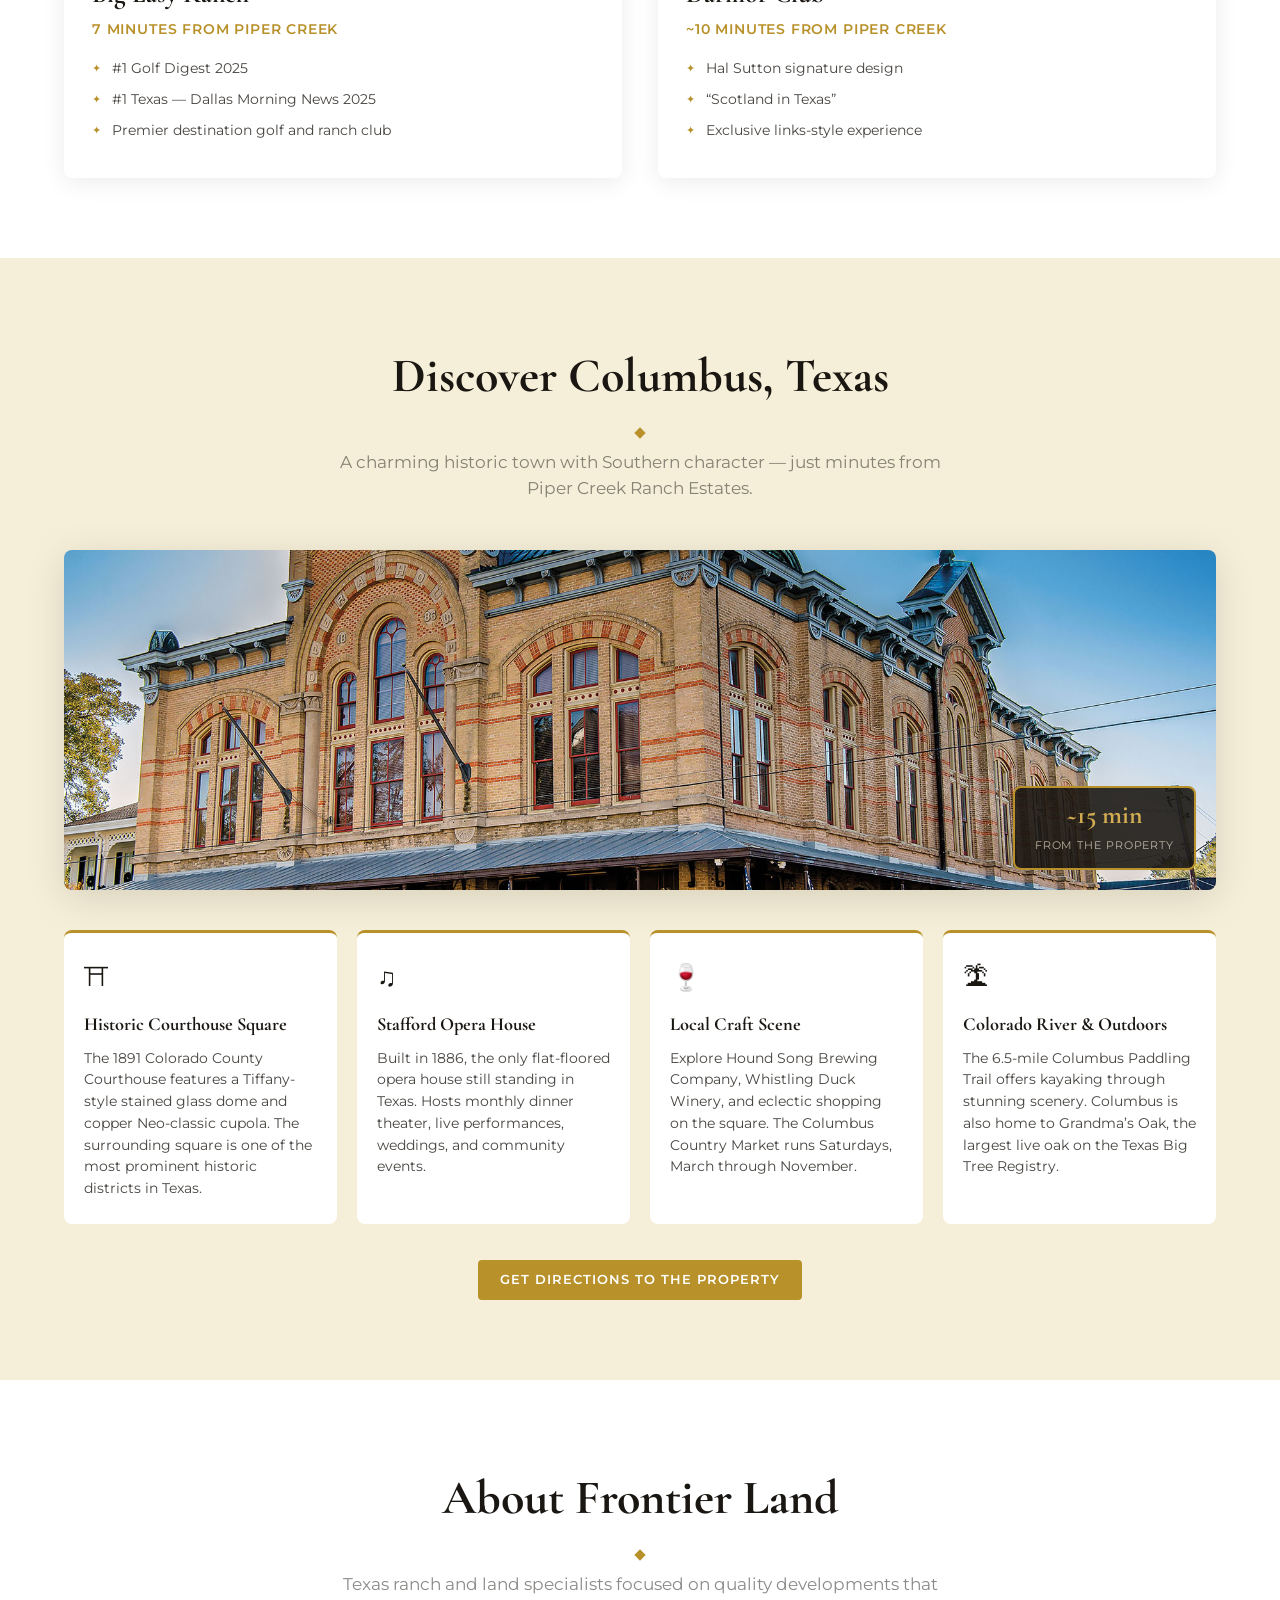
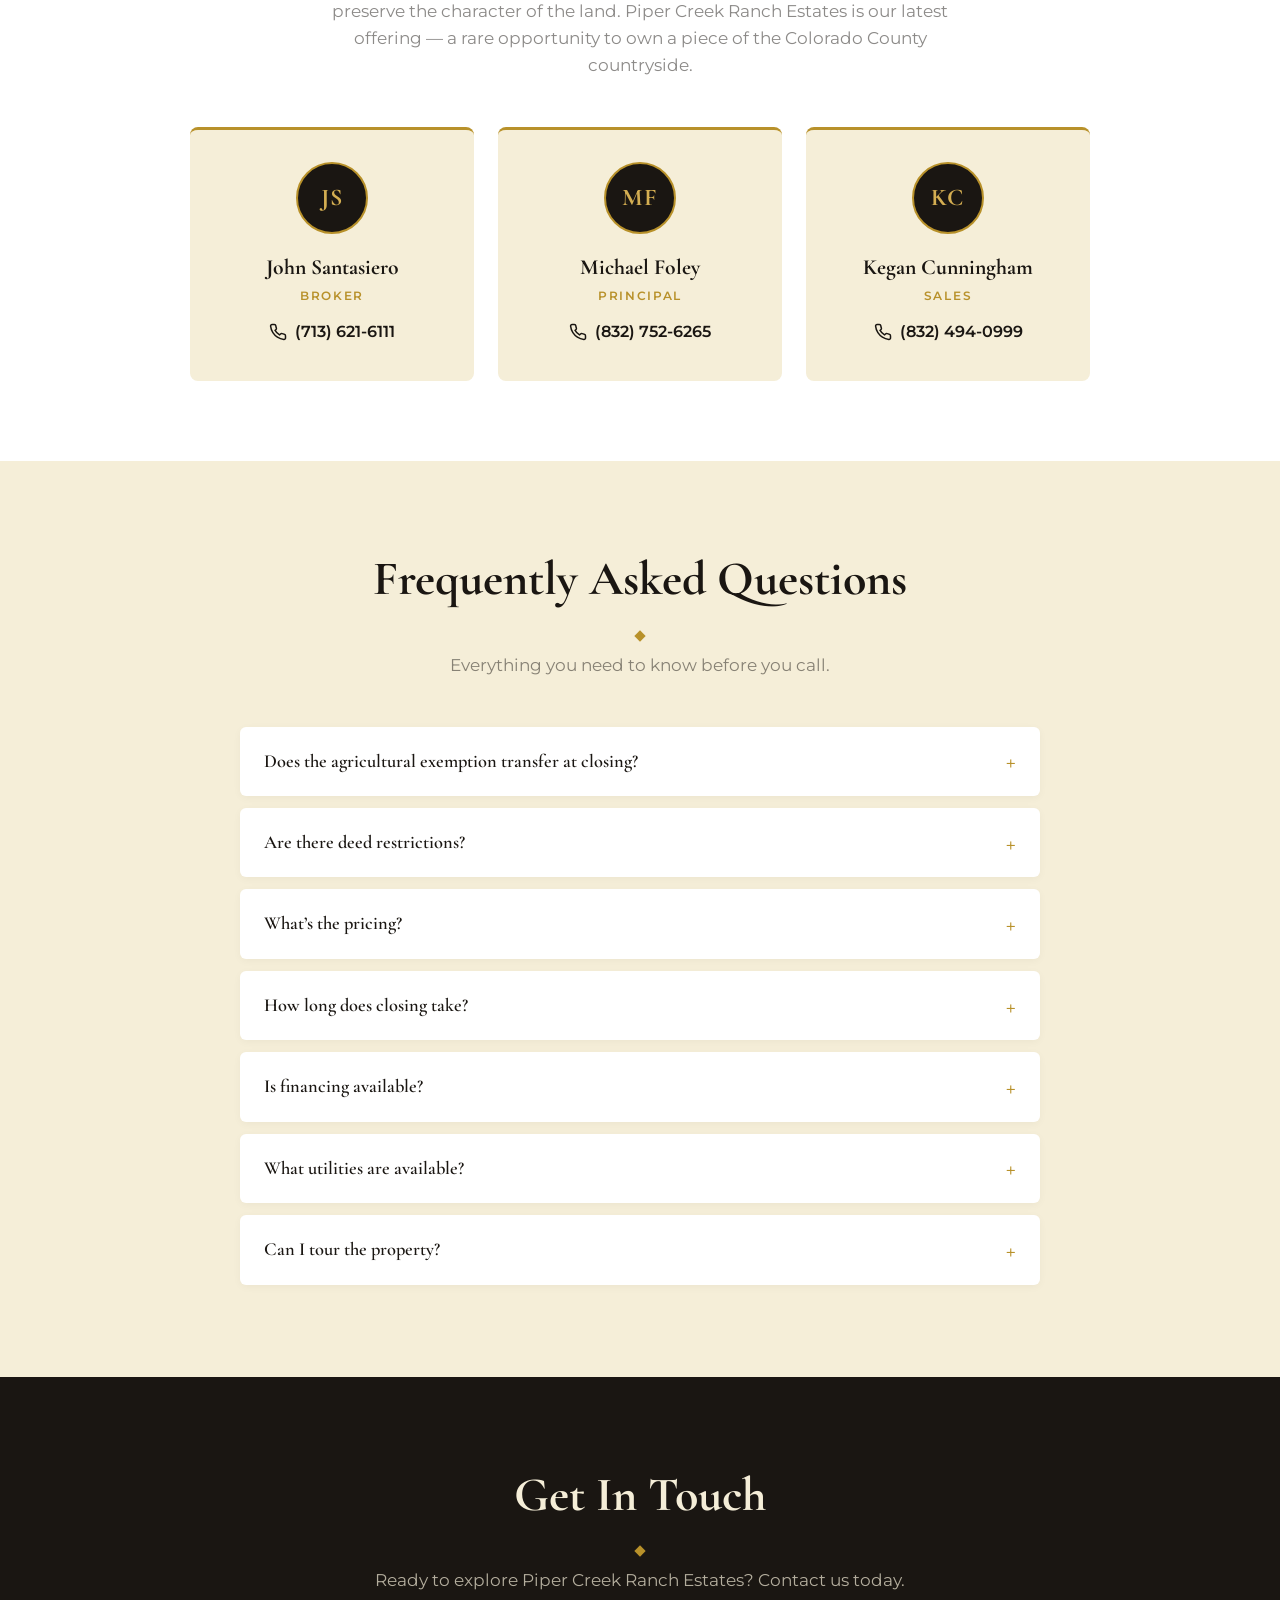
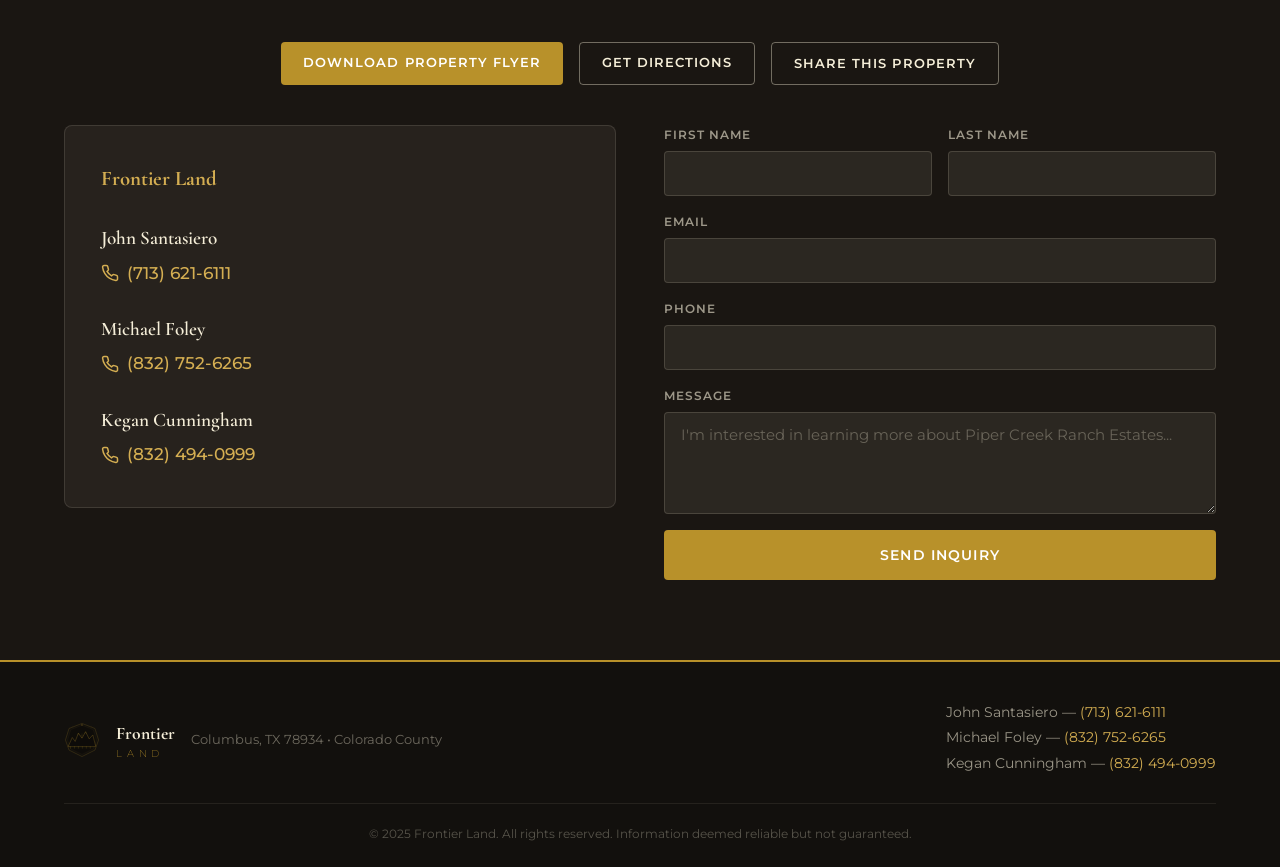
==== commit 7c7f480a: "Major polish: availability status, sticky mobile CTA, About team, FAQ, back-to-top - Tract availabil" ====
--- a/index.html
+++ b/index.html
@@ -46,9 +46,10 @@
       <ul class="nav__links">
         <li><a href="#lots">Tracts</a></li>
         <li><a href="#plat">Plat</a></li>
-        <li><a href="#highlights">Property</a></li>
         <li><a href="#location">Location</a></li>
         <li><a href="#clubs">Clubs</a></li>
+        <li><a href="#faq">FAQ</a></li>
+        <li><a href="#about">About</a></li>
         <li><a href="https://maps.app.goo.gl/vGyiiM2Zv3LBuHAy6" target="_blank" rel="noopener" class="btn btn--outline btn--sm">Directions</a></li>
         <li><a href="#contact" class="btn btn--gold btn--sm">Contact Us</a></li>
       </ul>
@@ -85,8 +86,8 @@
       </div>
       <div class="stats__divider"></div>
       <div class="stats__item">
-        <span class="stats__number" data-count="6">0</span>
-        <span class="stats__label">Tracts</span>
+        <span class="stats__number" data-count="6" id="tractCount">0</span>
+        <span class="stats__label"><span id="tractStatusLabel">Tracts Available</span></span>
       </div>
       <div class="stats__divider"></div>
       <div class="stats__item">
@@ -156,6 +157,7 @@
           <thead>
             <tr>
               <th>Tract</th>
+              <th>Status</th>
               <th>Acreage</th>
               <th>Road Access</th>
               <th>Creek Frontage</th>
@@ -163,43 +165,49 @@
             </tr>
           </thead>
           <tbody>
-            <tr>
+            <tr data-status="available">
               <td>Tract 1</td>
+              <td><span class="status-badge status-badge--available">Available</span></td>
               <td>10.86 ac</td>
               <td>Dungens Mill Rd</td>
               <td>Yes</td>
               <td class="lots__price">Call for Pricing</td>
             </tr>
-            <tr>
+            <tr data-status="available">
               <td>Tract 2</td>
+              <td><span class="status-badge status-badge--available">Available</span></td>
               <td>10.05 ac</td>
               <td>Venghaus George Rd</td>
               <td>&mdash;</td>
               <td class="lots__price">Call for Pricing</td>
             </tr>
-            <tr>
+            <tr data-status="available">
               <td>Tract 3</td>
+              <td><span class="status-badge status-badge--available">Available</span></td>
               <td>10.75 ac</td>
               <td>Venghaus George Rd</td>
               <td>Yes</td>
               <td class="lots__price">Call for Pricing</td>
             </tr>
-            <tr>
+            <tr data-status="available">
               <td>Tract 4</td>
+              <td><span class="status-badge status-badge--available">Available</span></td>
               <td>12.11 ac</td>
               <td>Venghaus George Rd</td>
               <td>Yes</td>
               <td class="lots__price">Call for Pricing</td>
             </tr>
-            <tr>
+            <tr data-status="available">
               <td>Tract 5</td>
+              <td><span class="status-badge status-badge--available">Available</span></td>
               <td>14.46 ac</td>
               <td>Venghaus George Rd</td>
               <td>Yes</td>
               <td class="lots__price">Call for Pricing</td>
             </tr>
-            <tr>
+            <tr data-status="available">
               <td>Tract 6</td>
+              <td><span class="status-badge status-badge--available">Available</span></td>
               <td>10.04 ac</td>
               <td>Venghaus George Rd</td>
               <td>Yes</td>
@@ -213,42 +221,48 @@
       <!-- Individual Lot Aerials -->
       <h3 class="lots__gallery-title">Individual Tract Aerials</h3>
       <div class="lots__gallery">
-        <div class="lot-card" data-lot="1">
+        <div class="lot-card" data-lot="1" data-status="available">
+          <span class="lot-card__status status-badge--available">Available</span>
           <img src="lot-1-aerial.jpg" alt="Tract 1 aerial — 10.86 acres on Dungens Mill Rd" class="lot-card__img" loading="lazy">
           <div class="lot-card__info">
             <span class="lot-card__name">Tract 1</span>
             <span class="lot-card__acres">10.86 ac</span>
           </div>
         </div>
-        <div class="lot-card" data-lot="2">
+        <div class="lot-card" data-lot="2" data-status="available">
+          <span class="lot-card__status status-badge--available">Available</span>
           <img src="lot-2-aerial.jpg" alt="Tract 2 aerial — 10.05 acres on Venghaus George Rd" class="lot-card__img" loading="lazy">
           <div class="lot-card__info">
             <span class="lot-card__name">Tract 2</span>
             <span class="lot-card__acres">10.05 ac</span>
           </div>
         </div>
-        <div class="lot-card" data-lot="3">
+        <div class="lot-card" data-lot="3" data-status="available">
+          <span class="lot-card__status status-badge--available">Available</span>
           <img src="lot-3-aerial.jpg" alt="Tract 3 aerial — 10.75 acres" class="lot-card__img" loading="lazy">
           <div class="lot-card__info">
             <span class="lot-card__name">Tract 3</span>
             <span class="lot-card__acres">10.75 ac</span>
           </div>
         </div>
-        <div class="lot-card" data-lot="4">
+        <div class="lot-card" data-lot="4" data-status="available">
+          <span class="lot-card__status status-badge--available">Available</span>
           <img src="lot-4-aerial.jpg" alt="Tract 4 aerial — 12.11 acres" class="lot-card__img" loading="lazy">
           <div class="lot-card__info">
             <span class="lot-card__name">Tract 4</span>
             <span class="lot-card__acres">12.11 ac</span>
           </div>
         </div>
-        <div class="lot-card" data-lot="5">
+        <div class="lot-card" data-lot="5" data-status="available">
+          <span class="lot-card__status status-badge--available">Available</span>
           <img src="lot-5-aerial.jpg" alt="Tract 5 aerial — 14.46 acres" class="lot-card__img" loading="lazy">
           <div class="lot-card__info">
             <span class="lot-card__name">Tract 5</span>
             <span class="lot-card__acres">14.46 ac</span>
           </div>
         </div>
-        <div class="lot-card" data-lot="6">
+        <div class="lot-card" data-lot="6" data-status="available">
+          <span class="lot-card__status status-badge--available">Available</span>
           <img src="lot-6-aerial.jpg" alt="Tract 6 aerial — 10.04 acres" class="lot-card__img" loading="lazy">
           <div class="lot-card__info">
             <span class="lot-card__name">Tract 6</span>
@@ -469,6 +483,83 @@
     </div>
   </section>
 
+  <!-- ═══ ABOUT / TEAM ═══ -->
+  <section class="about" id="about">
+    <div class="container">
+      <h2 class="section-title">About Frontier Land</h2>
+      <p class="section-sub">Texas ranch and land specialists focused on quality developments that preserve the character of the land. Piper Creek Ranch Estates is our latest offering &mdash; a rare opportunity to own a piece of the Colorado County countryside.</p>
+
+      <div class="team">
+        <div class="team__card">
+          <div class="team__avatar">JS</div>
+          <h3 class="team__name">John Santasiero</h3>
+          <p class="team__title">Broker</p>
+          <a href="tel:+17136216111" class="team__phone">
+            <svg class="icon" viewBox="0 0 24 24" fill="none" stroke="currentColor" stroke-width="2"><path d="M22 16.92v3a2 2 0 01-2.18 2 19.79 19.79 0 01-8.63-3.07 19.5 19.5 0 01-6-6A19.79 19.79 0 012.12 4.18 2 2 0 014.11 2h3a2 2 0 012 1.72c.127.96.361 1.903.7 2.81a2 2 0 01-.45 2.11L8.09 9.91a16 16 0 006 6l1.27-1.27a2 2 0 012.11-.45c.907.339 1.85.573 2.81.7A2 2 0 0122 16.92z"/></svg>
+            (713) 621-6111
+          </a>
+        </div>
+        <div class="team__card">
+          <div class="team__avatar">MF</div>
+          <h3 class="team__name">Michael Foley</h3>
+          <p class="team__title">Principal</p>
+          <a href="tel:+18327526265" class="team__phone">
+            <svg class="icon" viewBox="0 0 24 24" fill="none" stroke="currentColor" stroke-width="2"><path d="M22 16.92v3a2 2 0 01-2.18 2 19.79 19.79 0 01-8.63-3.07 19.5 19.5 0 01-6-6A19.79 19.79 0 012.12 4.18 2 2 0 014.11 2h3a2 2 0 012 1.72c.127.96.361 1.903.7 2.81a2 2 0 01-.45 2.11L8.09 9.91a16 16 0 006 6l1.27-1.27a2 2 0 012.11-.45c.907.339 1.85.573 2.81.7A2 2 0 0122 16.92z"/></svg>
+            (832) 752-6265
+          </a>
+        </div>
+        <div class="team__card">
+          <div class="team__avatar">KC</div>
+          <h3 class="team__name">Kegan Cunningham</h3>
+          <p class="team__title">Sales</p>
+          <a href="tel:+18324940999" class="team__phone">
+            <svg class="icon" viewBox="0 0 24 24" fill="none" stroke="currentColor" stroke-width="2"><path d="M22 16.92v3a2 2 0 01-2.18 2 19.79 19.79 0 01-8.63-3.07 19.5 19.5 0 01-6-6A19.79 19.79 0 012.12 4.18 2 2 0 014.11 2h3a2 2 0 012 1.72c.127.96.361 1.903.7 2.81a2 2 0 01-.45 2.11L8.09 9.91a16 16 0 006 6l1.27-1.27a2 2 0 012.11-.45c.907.339 1.85.573 2.81.7A2 2 0 0122 16.92z"/></svg>
+            (832) 494-0999
+          </a>
+        </div>
+      </div>
+    </div>
+  </section>
+
+  <!-- ═══ FAQ ═══ -->
+  <section class="faq" id="faq">
+    <div class="container">
+      <h2 class="section-title">Frequently Asked Questions</h2>
+      <p class="section-sub">Everything you need to know before you call.</p>
+
+      <div class="faq__list">
+        <details class="faq__item">
+          <summary class="faq__q">Does the agricultural exemption transfer at closing?</summary>
+          <div class="faq__a">Yes. The ag exemption is already in place and transfers to the new owner at closing, keeping property taxes low. Maintaining reasonable agricultural use preserves the exemption going forward.</div>
+        </details>
+        <details class="faq__item">
+          <summary class="faq__q">Are there deed restrictions?</summary>
+          <div class="faq__a">Yes &mdash; light restrictions designed to protect property values while preserving the freedom to build and use your land. Key items: site-built or barndominium homes only (no mobile homes, trailers, or shipping containers as residences), no junkyards or salvage yards, no commercial hog or poultry operations. Full document available on request.</div>
+        </details>
+        <details class="faq__item">
+          <summary class="faq__q">What&rsquo;s the pricing?</summary>
+          <div class="faq__a">Pricing varies by tract based on acreage, road frontage, and creek access. Call John, Michael, or Kegan directly for current pricing and availability.</div>
+        </details>
+        <details class="faq__item">
+          <summary class="faq__q">How long does closing take?</summary>
+          <div class="faq__a">Because no platting is required, closings typically move faster than a standard subdivided lot &mdash; often 30 to 45 days from contract to close, depending on financing.</div>
+        </details>
+        <details class="faq__item">
+          <summary class="faq__q">Is financing available?</summary>
+          <div class="faq__a">Buyers arrange their own financing. Rural land lenders such as Capital Farm Credit, Heritage Land Bank, and Legacy Ag Credit specialize in this type of property. We&rsquo;re happy to make introductions.</div>
+        </details>
+        <details class="faq__item">
+          <summary class="faq__q">What utilities are available?</summary>
+          <div class="faq__a">Electric service is available at the road via San Bernard Electric Cooperative. Water is by private well and sewage by conventional septic per TCEQ standards &mdash; standard for rural Colorado County.</div>
+        </details>
+        <details class="faq__item">
+          <summary class="faq__q">Can I tour the property?</summary>
+          <div class="faq__a">Absolutely &mdash; showings are by appointment. Call us to schedule a walk-through of any tract you&rsquo;re interested in.</div>
+        </details>
+      </div>
+    </div>
+  </section>
+
   <!-- ═══ CONTACT ═══ -->
   <section class="contact" id="contact">
     <div class="container">
@@ -569,6 +660,20 @@
     <img src="" alt="" class="lot-lightbox__img" id="lotLightboxImg">
   </div>
 
+  <!-- Mobile Sticky CTA Bar -->
+  <div class="mobile-cta" role="region" aria-label="Quick contact">
+    <a href="tel:+17136216111" class="mobile-cta__btn mobile-cta__btn--primary">
+      <svg viewBox="0 0 24 24" fill="none" stroke="currentColor" stroke-width="2.2" width="18" height="18"><path d="M22 16.92v3a2 2 0 01-2.18 2 19.79 19.79 0 01-8.63-3.07 19.5 19.5 0 01-6-6A19.79 19.79 0 012.12 4.18 2 2 0 014.11 2h3a2 2 0 012 1.72c.127.96.361 1.903.7 2.81a2 2 0 01-.45 2.11L8.09 9.91a16 16 0 006 6l1.27-1.27a2 2 0 012.11-.45c.907.339 1.85.573 2.81.7A2 2 0 0122 16.92z"/></svg>
+      Call John
+    </a>
+    <a href="#contact" class="mobile-cta__btn mobile-cta__btn--secondary">Request Info</a>
+  </div>
+
+  <!-- Back to top button -->
+  <button class="back-to-top" id="backToTop" aria-label="Back to top">
+    <svg viewBox="0 0 24 24" fill="none" stroke="currentColor" stroke-width="2.5" width="20" height="20"><polyline points="18 15 12 9 6 15"/></svg>
+  </button>
+
   <script src="main.js"></script>
 </body>
 </html>
--- a/styles.css
+++ b/styles.css
@@ -536,6 +536,9 @@
   padding: 14px 20px;
   border-bottom: 1px solid rgba(26,22,18,0.08);
 }
+.lots__table tbody tr {
+  transition: background 0.2s;
+}
 .lots__table tbody tr:hover { background: var(--gold-10); }
 .lots__price {
   font-weight: 600;
@@ -548,6 +551,55 @@
   margin-top: 16px;
   font-style: italic;
 }
+
+/* ── Status badges ── */
+.status-badge {
+  display: inline-block;
+  font-family: var(--font-body);
+  font-weight: 700;
+  font-size: 0.65rem;
+  letter-spacing: 0.1em;
+  text-transform: uppercase;
+  padding: 4px 10px;
+  border-radius: 3px;
+  line-height: 1;
+  white-space: nowrap;
+}
+.status-badge--available {
+  background: #3d6a3d;
+  color: var(--parchment);
+}
+.status-badge--pending {
+  background: #b8912a;
+  color: var(--ink);
+}
+.status-badge--sold {
+  background: #8a2a2a;
+  color: var(--parchment);
+}
+
+/* Sold/pending row styling in table */
+.lots__table tbody tr[data-status="sold"] { opacity: 0.5; }
+.lots__table tbody tr[data-status="sold"] .lots__price { text-decoration: line-through; color: var(--ink-50); }
+
+/* Card-level status badge (top-left corner) */
+.lot-card__status {
+  position: absolute;
+  top: 12px;
+  left: 12px;
+  z-index: 3;
+  font-family: var(--font-body);
+  font-weight: 700;
+  font-size: 0.65rem;
+  letter-spacing: 0.1em;
+  text-transform: uppercase;
+  padding: 5px 12px;
+  border-radius: 3px;
+  line-height: 1;
+  box-shadow: 0 2px 8px rgba(0,0,0,0.25);
+}
+.lot-card[data-status="sold"] { opacity: 0.55; }
+.lot-card[data-status="sold"] .lot-card__img { filter: grayscale(0.4); }
 
 /* ── Lot Gallery Cards ── */
 .lots__gallery-title {
@@ -1286,6 +1338,7 @@
   .clubs__grid { grid-template-columns: 1fr; }
   .columbus__grid { grid-template-columns: repeat(2, 1fr); }
   .columbus__hero-img { height: 240px; }
+  .team { grid-template-columns: 1fr; max-width: 400px; }
   .contact__grid { grid-template-columns: 1fr; }
   .embed-map__frame iframe { min-height: 400px; }
 
@@ -1366,6 +1419,228 @@
   .plat__wrap { padding: 8px; }
   .plat__note { font-size: 0.75rem; }
 
+  .team__card { padding: 24px 16px; }
+  .team__avatar { width: 60px; height: 60px; font-size: 1.2rem; }
+  .team__name { font-size: 1.2rem; }
+
+  .faq__q { padding: 16px 44px 16px 18px; font-size: 1rem; }
+  .faq__q::after { right: 18px; font-size: 1.3rem; }
+  .faq__a { padding: 0 18px 18px; font-size: 0.9rem; }
+
   .footer { padding: 28px 0 16px; }
   .footer__legal { font-size: 0.65rem; }
 }
+
+/* ═══════════════════════════════════════════════════
+   ABOUT / TEAM
+   ═══════════════════════════════════════════════════ */
+.about {
+  padding: var(--section-py) 0;
+  background: var(--white);
+}
+.team {
+  display: grid;
+  grid-template-columns: repeat(3, 1fr);
+  gap: 24px;
+  max-width: 900px;
+  margin: 0 auto;
+}
+.team__card {
+  text-align: center;
+  padding: 32px 20px;
+  background: var(--parchment);
+  border-radius: 8px;
+  border-top: 3px solid var(--gold);
+  transition: transform 0.3s, box-shadow 0.3s;
+}
+.team__card:hover {
+  transform: translateY(-4px);
+  box-shadow: 0 8px 30px rgba(0,0,0,0.1);
+}
+.team__avatar {
+  width: 72px;
+  height: 72px;
+  margin: 0 auto 16px;
+  background: var(--ink);
+  color: var(--gold-lt);
+  border-radius: 50%;
+  display: flex;
+  align-items: center;
+  justify-content: center;
+  font-family: var(--font-heading);
+  font-size: 1.5rem;
+  font-weight: 700;
+  border: 2px solid var(--gold);
+  letter-spacing: 0.05em;
+}
+.team__name {
+  font-family: var(--font-heading);
+  font-size: 1.35rem;
+  font-weight: 700;
+  color: var(--ink);
+  margin-bottom: 2px;
+}
+.team__title {
+  font-size: 0.75rem;
+  color: var(--gold);
+  font-weight: 600;
+  letter-spacing: 0.14em;
+  text-transform: uppercase;
+  margin-bottom: 14px;
+}
+.team__phone {
+  display: inline-flex;
+  align-items: center;
+  color: var(--ink);
+  font-size: 1rem;
+  font-weight: 600;
+}
+.team__phone:hover { color: var(--gold); }
+
+/* ═══════════════════════════════════════════════════
+   FAQ
+   ═══════════════════════════════════════════════════ */
+.faq {
+  padding: var(--section-py) 0;
+  background: var(--parchment);
+}
+.faq__list {
+  max-width: 800px;
+  margin: 0 auto;
+}
+.faq__item {
+  background: var(--white);
+  border-radius: 6px;
+  margin-bottom: 12px;
+  box-shadow: 0 2px 8px rgba(0,0,0,0.04);
+  overflow: hidden;
+  transition: box-shadow 0.2s;
+}
+.faq__item[open] {
+  box-shadow: 0 4px 16px rgba(0,0,0,0.08);
+}
+.faq__q {
+  position: relative;
+  padding: 20px 56px 20px 24px;
+  font-family: var(--font-heading);
+  font-size: 1.15rem;
+  font-weight: 600;
+  color: var(--ink);
+  cursor: pointer;
+  list-style: none;
+  transition: color 0.2s;
+}
+.faq__q::-webkit-details-marker { display: none; }
+.faq__q::after {
+  content: '+';
+  position: absolute;
+  right: 24px;
+  top: 50%;
+  transform: translateY(-50%);
+  font-size: 1.5rem;
+  color: var(--gold);
+  transition: transform 0.25s;
+  line-height: 1;
+}
+.faq__item[open] .faq__q::after {
+  transform: translateY(-50%) rotate(45deg);
+}
+.faq__q:hover { color: var(--gold); }
+.faq__a {
+  padding: 0 24px 22px;
+  font-size: 0.95rem;
+  line-height: 1.7;
+  color: var(--ink-80);
+}
+
+/* ═══════════════════════════════════════════════════
+   MOBILE STICKY CTA BAR
+   ═══════════════════════════════════════════════════ */
+.mobile-cta {
+  display: none;
+  position: fixed;
+  bottom: 0; left: 0; right: 0;
+  z-index: 900;
+  background: rgba(26, 22, 18, 0.96);
+  backdrop-filter: blur(10px);
+  -webkit-backdrop-filter: blur(10px);
+  padding: 10px 12px calc(10px + env(safe-area-inset-bottom));
+  gap: 8px;
+  border-top: 2px solid var(--gold);
+  box-shadow: 0 -4px 20px rgba(0,0,0,0.3);
+}
+.mobile-cta__btn {
+  flex: 1;
+  display: inline-flex;
+  align-items: center;
+  justify-content: center;
+  gap: 8px;
+  padding: 14px 12px;
+  font-family: var(--font-body);
+  font-size: 0.85rem;
+  font-weight: 700;
+  text-transform: uppercase;
+  letter-spacing: 0.06em;
+  border-radius: 4px;
+  text-decoration: none;
+  border: none;
+  cursor: pointer;
+  transition: background 0.2s;
+}
+.mobile-cta__btn--primary {
+  background: var(--gold);
+  color: var(--white);
+}
+.mobile-cta__btn--primary:active { background: var(--gold-lt); }
+.mobile-cta__btn--secondary {
+  background: transparent;
+  color: var(--parchment);
+  border: 1px solid rgba(245, 238, 216, 0.35);
+}
+.mobile-cta__btn--secondary:active { background: rgba(245, 238, 216, 0.08); }
+
+/* ═══════════════════════════════════════════════════
+   BACK TO TOP
+   ═══════════════════════════════════════════════════ */
+.back-to-top {
+  position: fixed;
+  bottom: 24px;
+  right: 24px;
+  width: 46px;
+  height: 46px;
+  background: rgba(26, 22, 18, 0.9);
+  color: var(--gold-lt);
+  border: 1.5px solid var(--gold);
+  border-radius: 50%;
+  cursor: pointer;
+  display: flex;
+  align-items: center;
+  justify-content: center;
+  opacity: 0;
+  pointer-events: none;
+  transform: translateY(20px);
+  transition: opacity 0.3s ease, transform 0.3s ease, background 0.2s;
+  z-index: 800;
+  box-shadow: 0 4px 16px rgba(0,0,0,0.3);
+}
+.back-to-top.is-visible {
+  opacity: 1;
+  pointer-events: auto;
+  transform: translateY(0);
+}
+.back-to-top:hover {
+  background: var(--gold);
+  color: var(--parchment);
+}
+
+/* Show mobile CTA only on small screens; reposition back-to-top to not collide */
+@media (max-width: 720px) {
+  .mobile-cta { display: flex; }
+  body { padding-bottom: 74px; }
+  .back-to-top {
+    bottom: 90px;
+    right: 16px;
+    width: 40px;
+    height: 40px;
+  }
+}
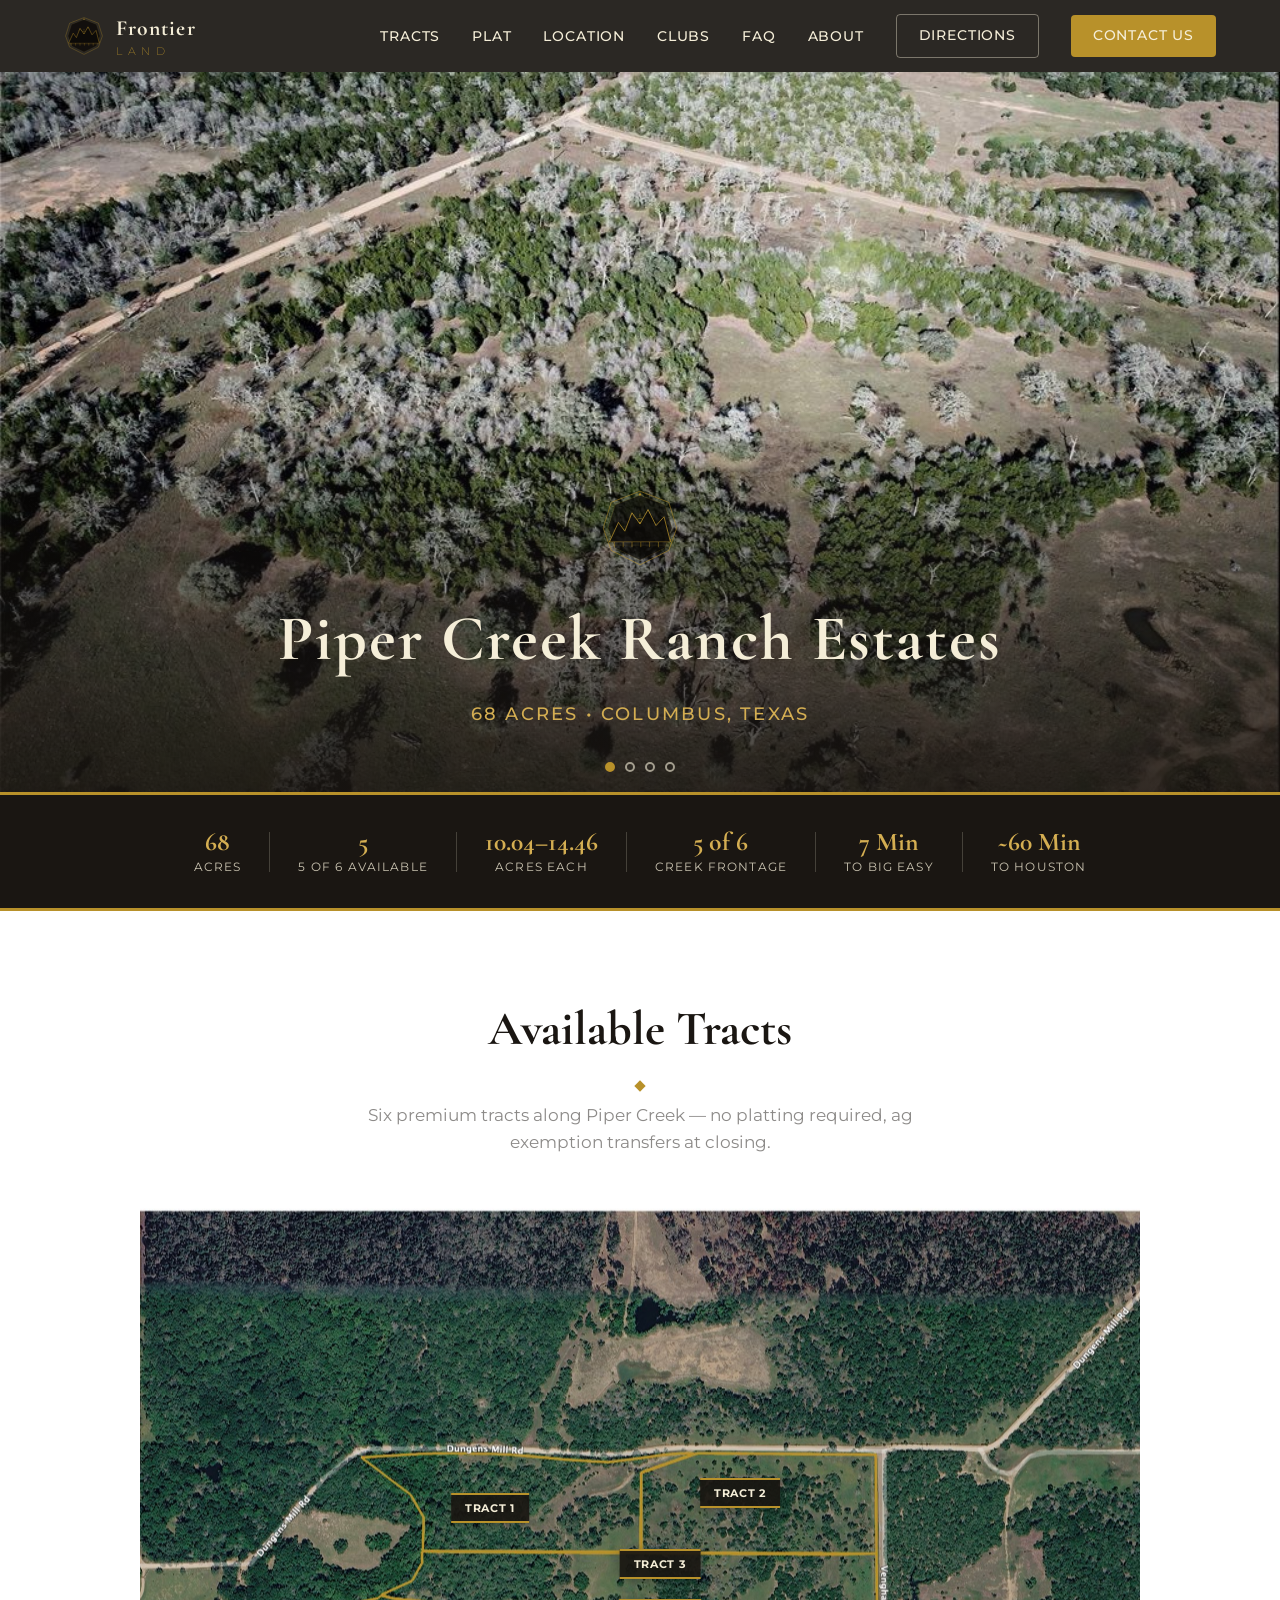
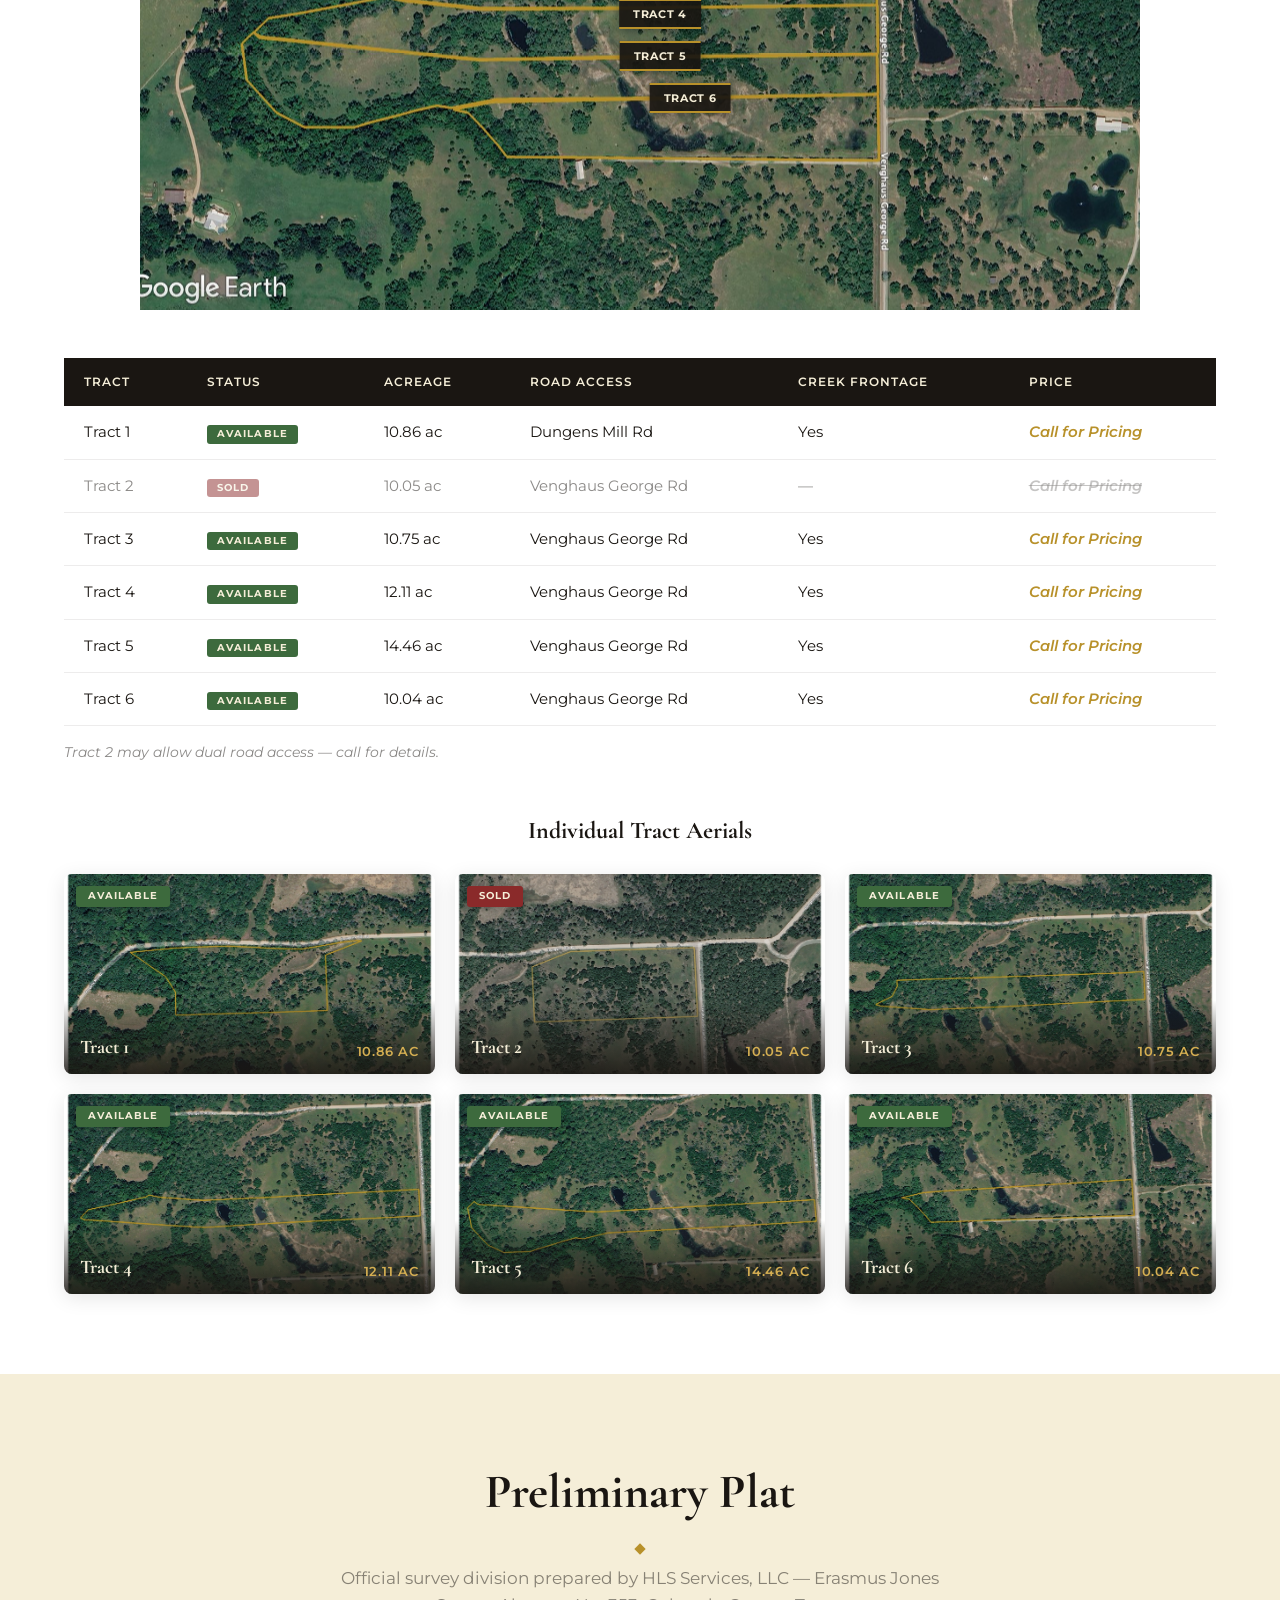
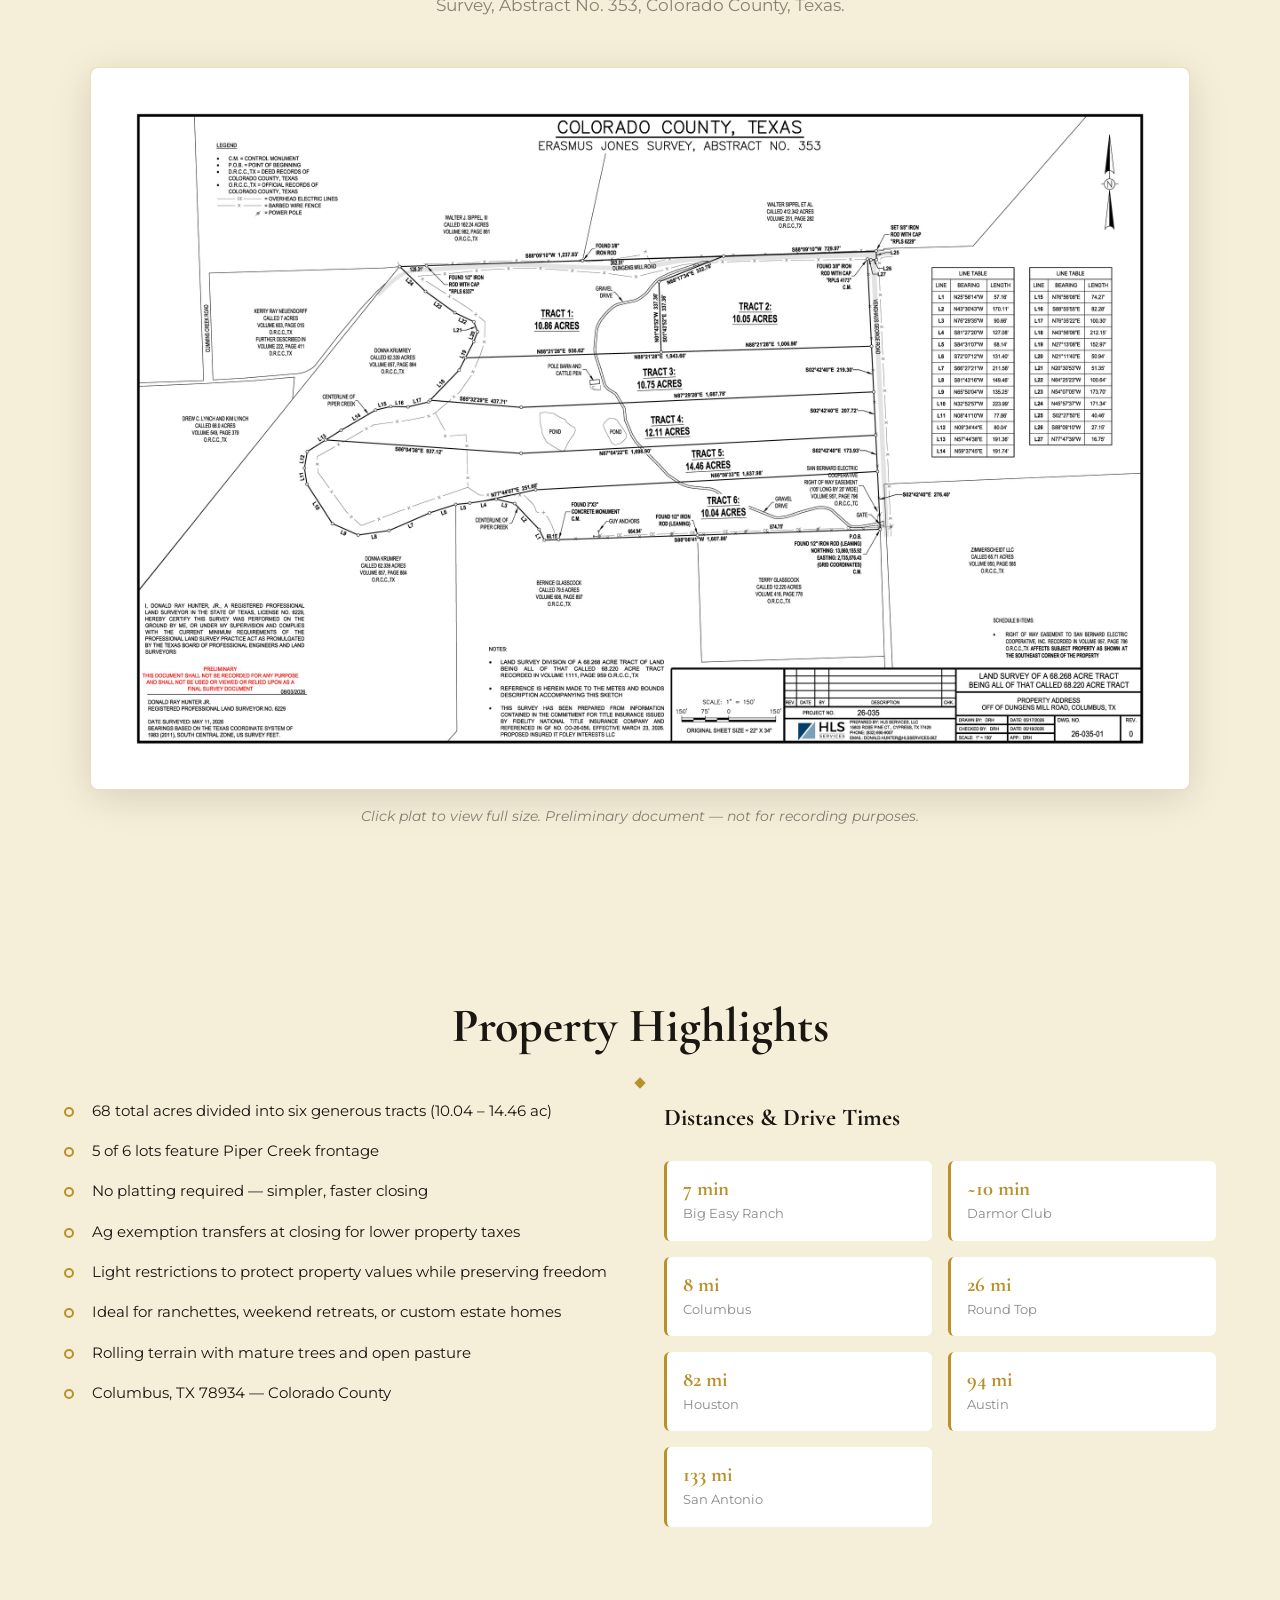
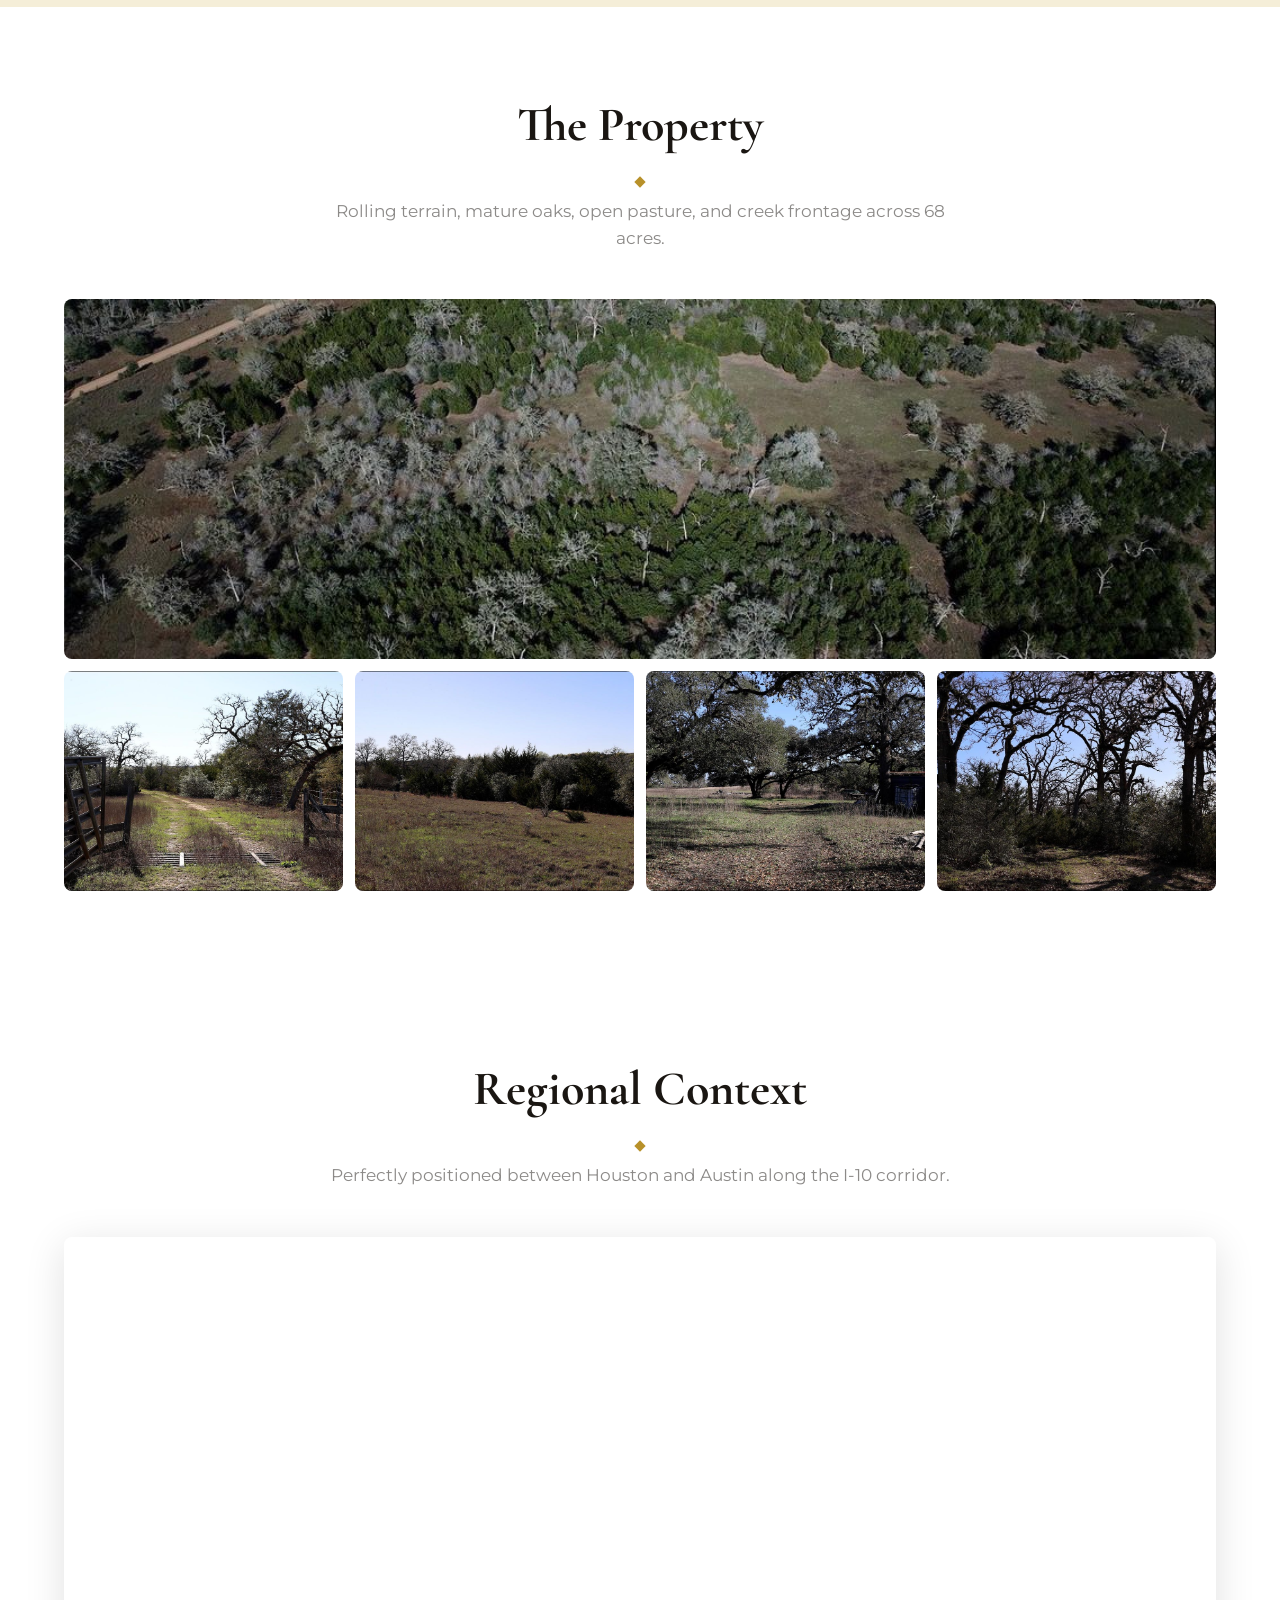
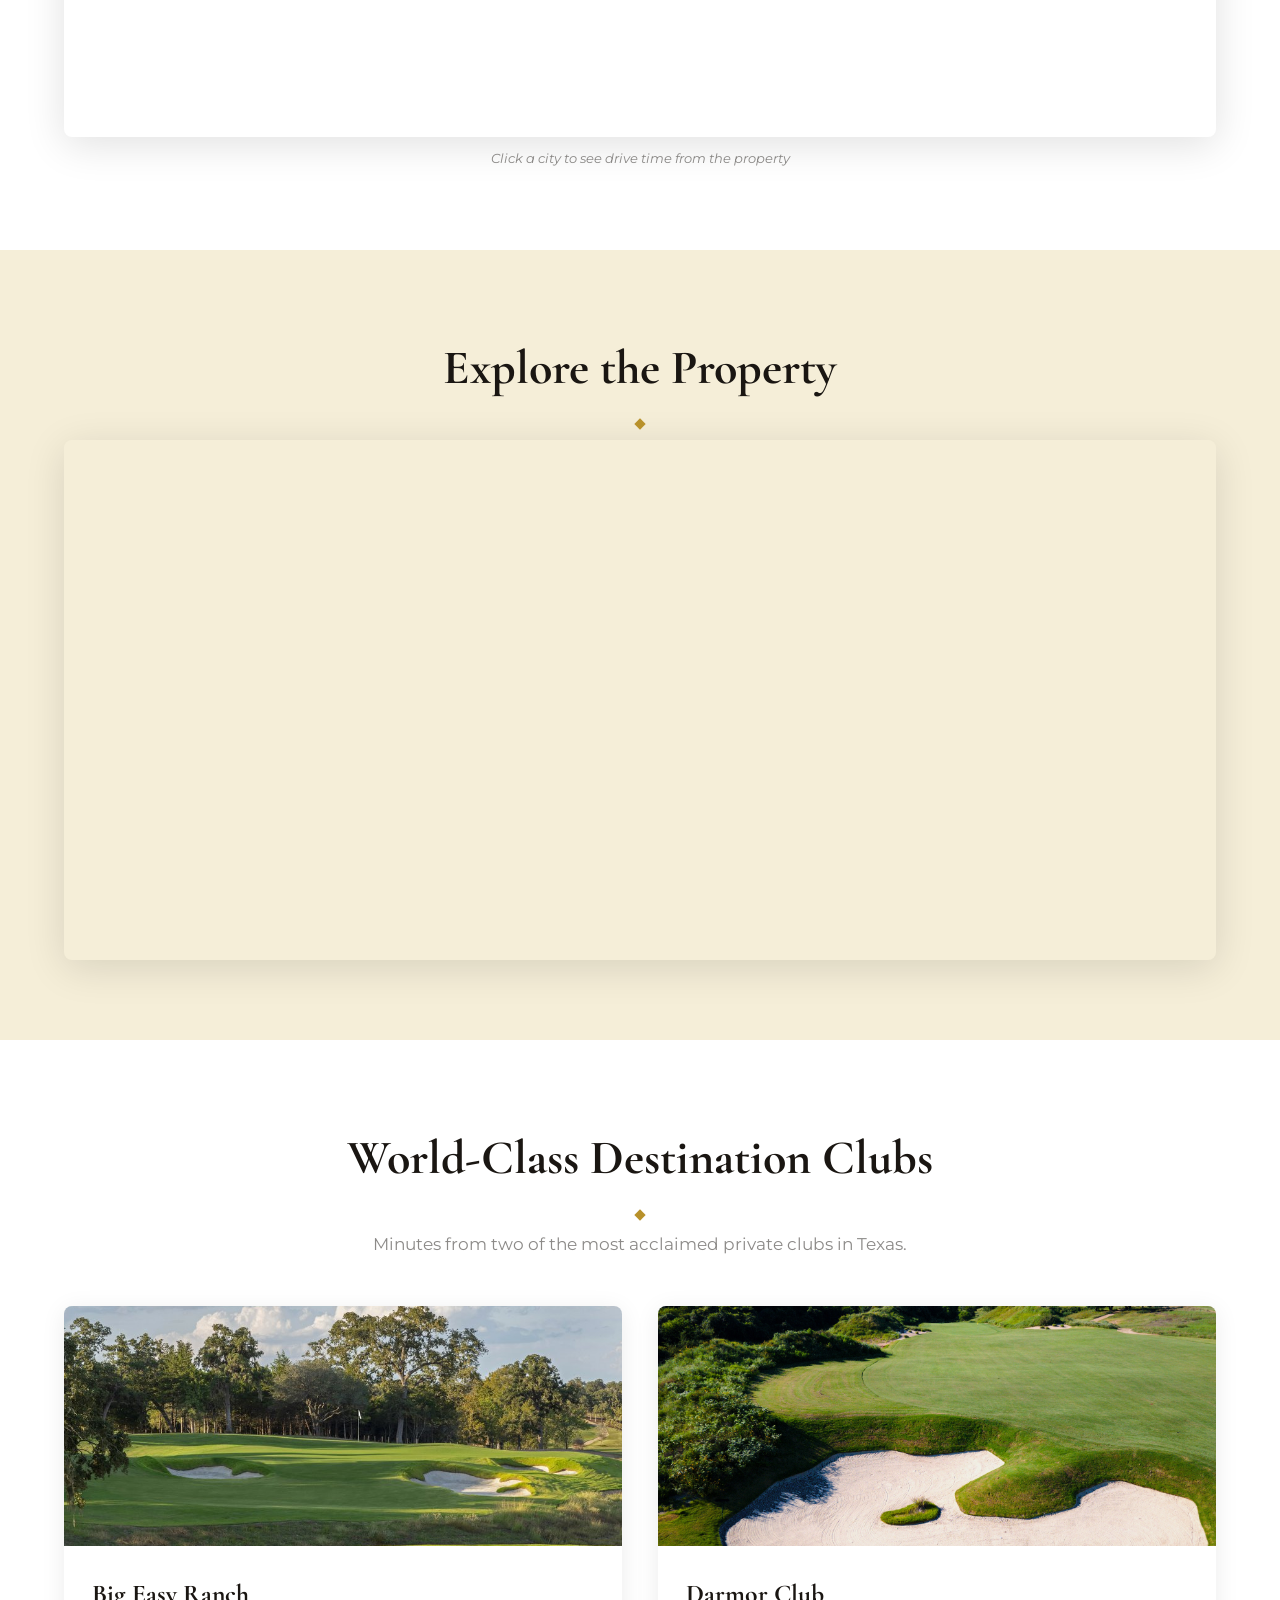
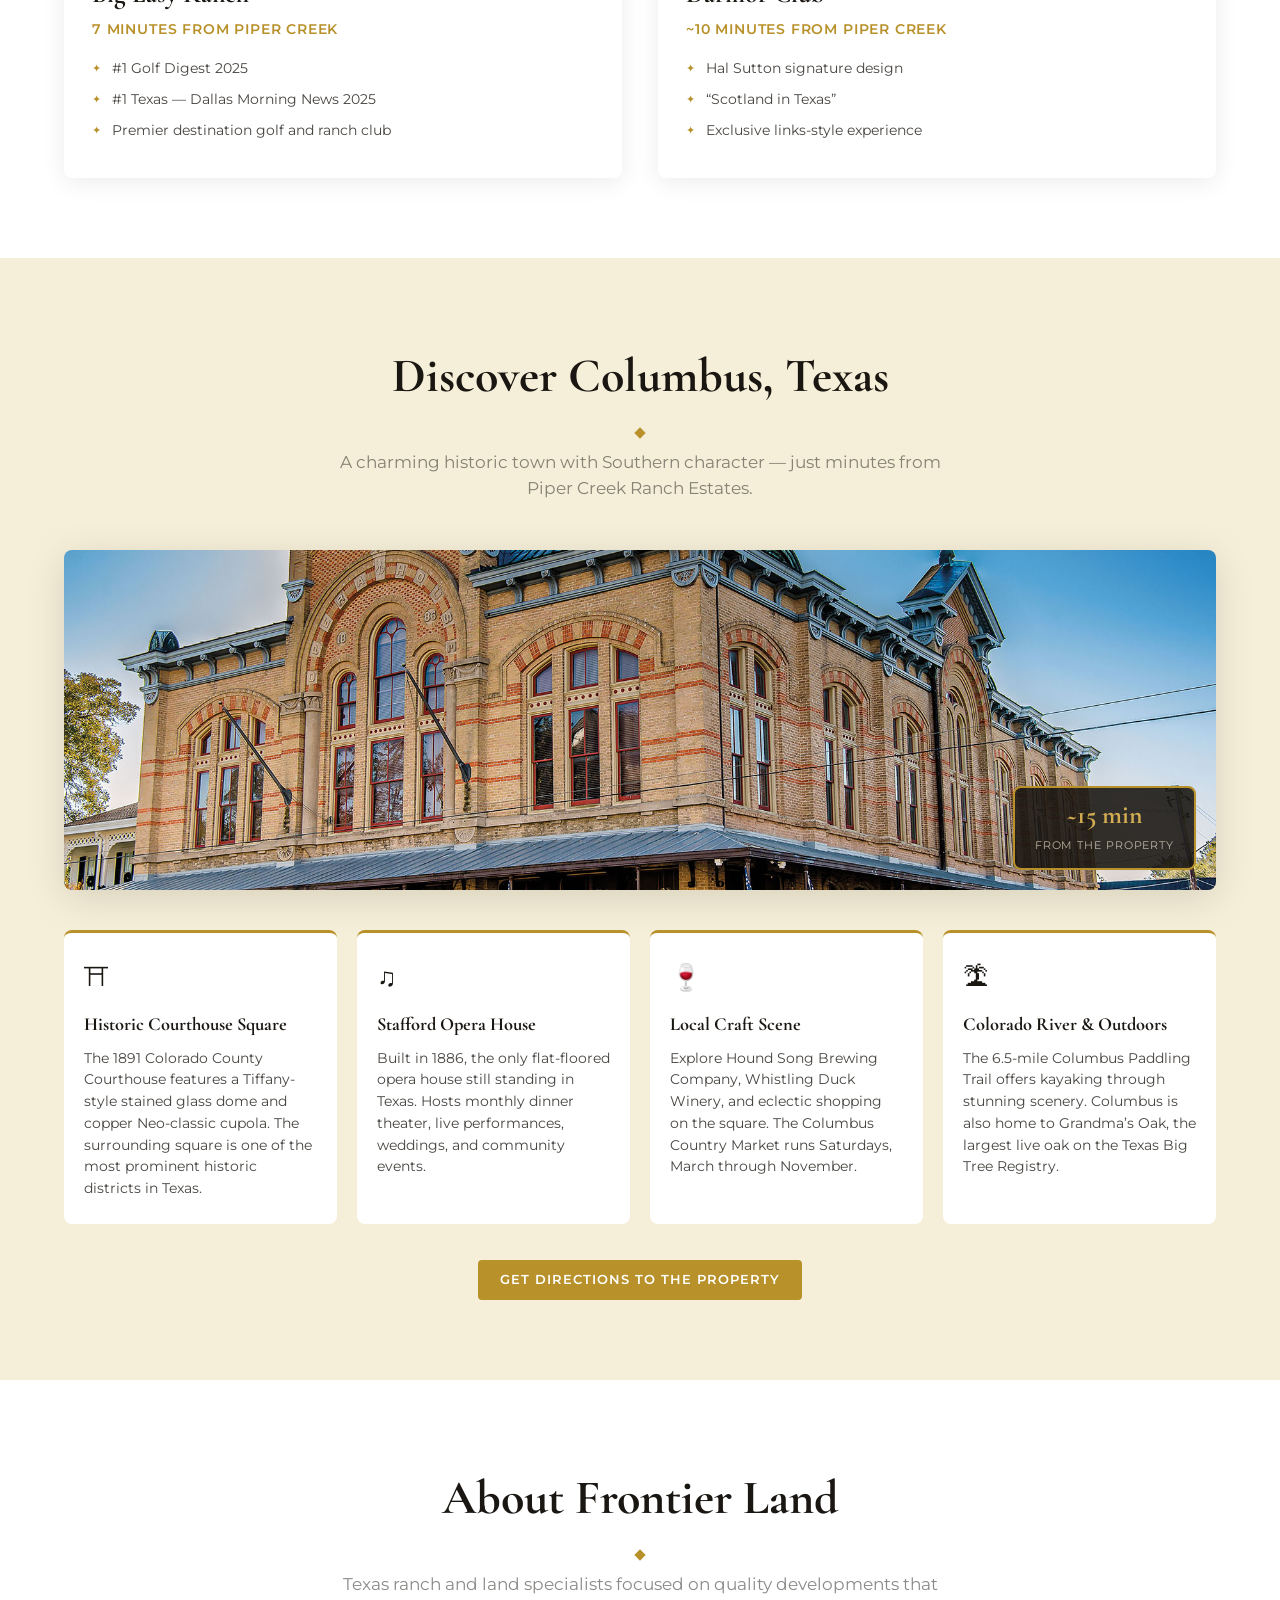
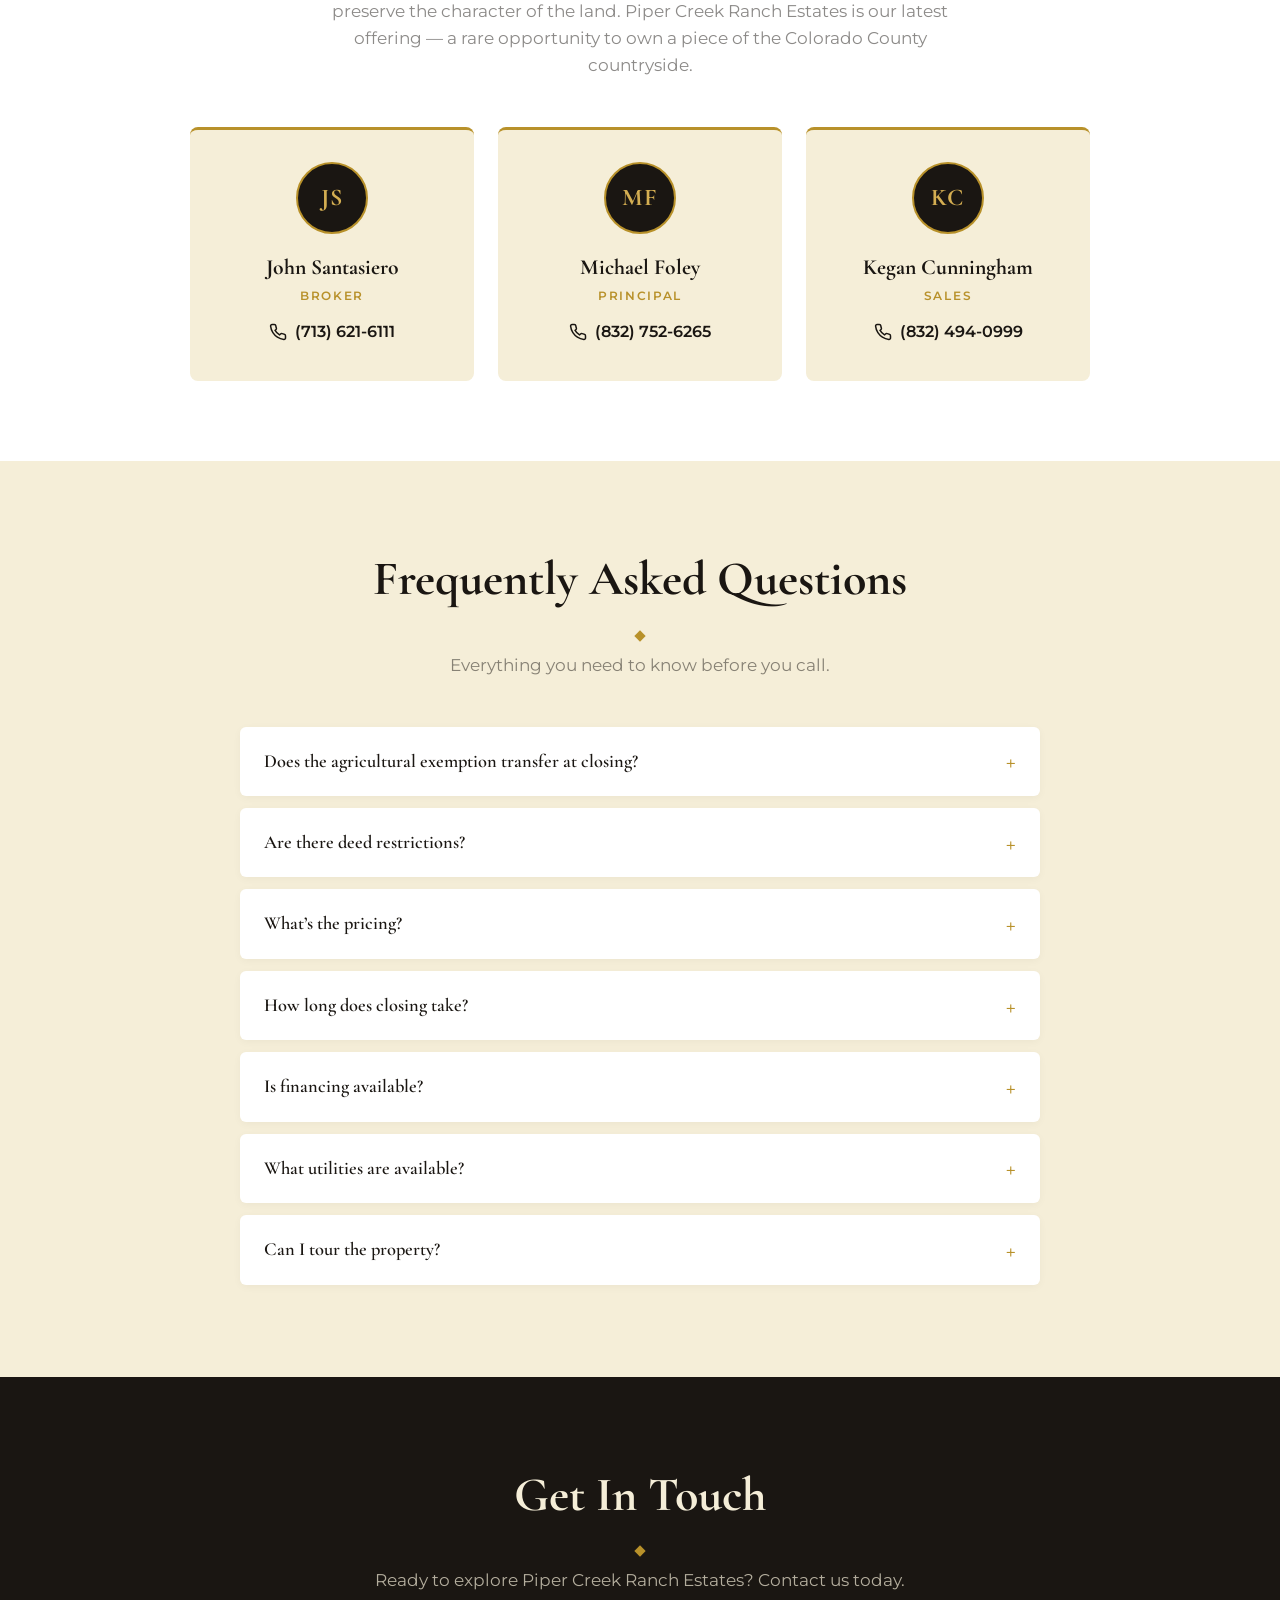
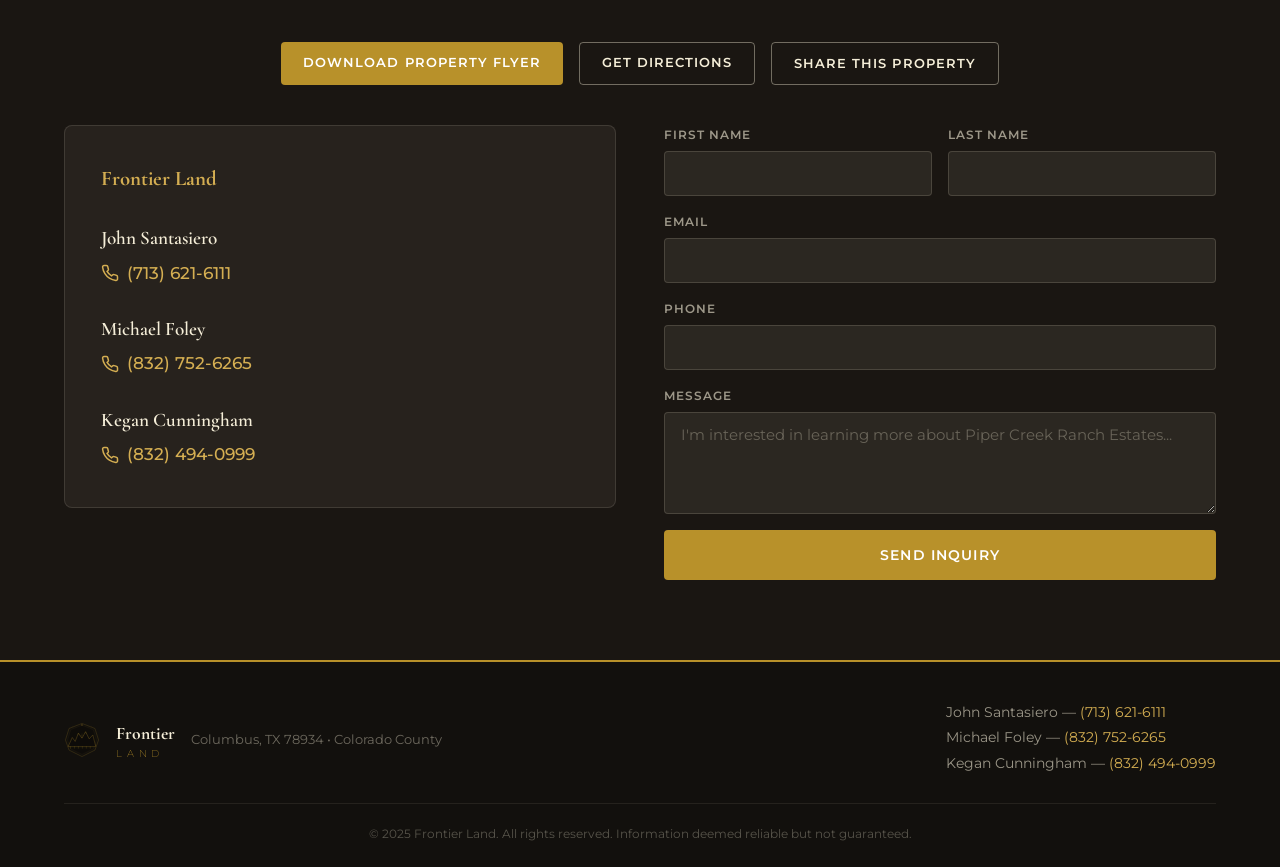
==== commit 36a3a87a: "Mark Tract 2 as Sold Co-Authored-By: Claude Opus 5 <noreply@anthropic.com>" ====
--- a/index.html
+++ b/index.html
@@ -173,9 +173,9 @@
               <td>Yes</td>
               <td class="lots__price">Call for Pricing</td>
             </tr>
-            <tr data-status="available">
+            <tr data-status="sold">
               <td>Tract 2</td>
-              <td><span class="status-badge status-badge--available">Available</span></td>
+              <td><span class="status-badge status-badge--sold">Sold</span></td>
               <td>10.05 ac</td>
               <td>Venghaus George Rd</td>
               <td>&mdash;</td>
@@ -229,8 +229,8 @@
             <span class="lot-card__acres">10.86 ac</span>
           </div>
         </div>
-        <div class="lot-card" data-lot="2" data-status="available">
-          <span class="lot-card__status status-badge--available">Available</span>
+        <div class="lot-card" data-lot="2" data-status="sold">
+          <span class="lot-card__status status-badge--sold">Sold</span>
           <img src="lot-2-aerial.jpg" alt="Tract 2 aerial — 10.05 acres on Venghaus George Rd" class="lot-card__img" loading="lazy">
           <div class="lot-card__info">
             <span class="lot-card__name">Tract 2</span>
